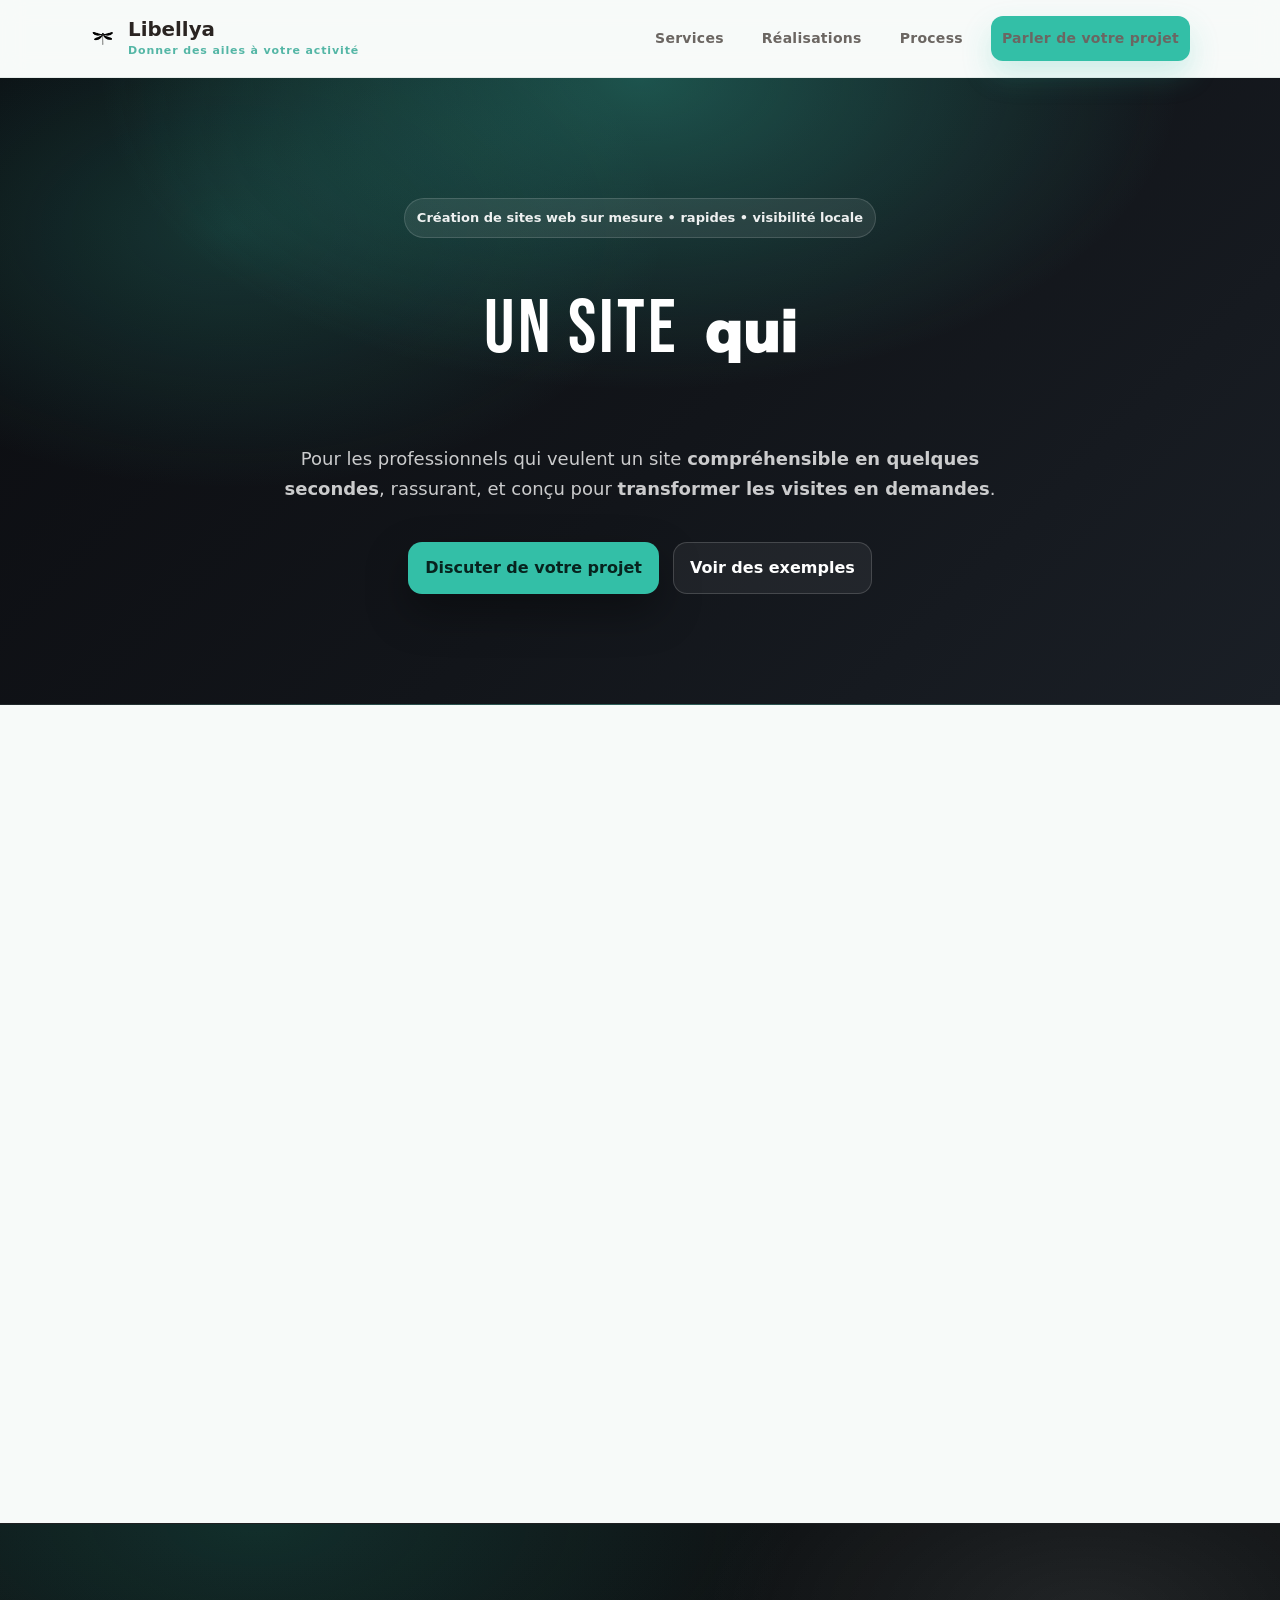
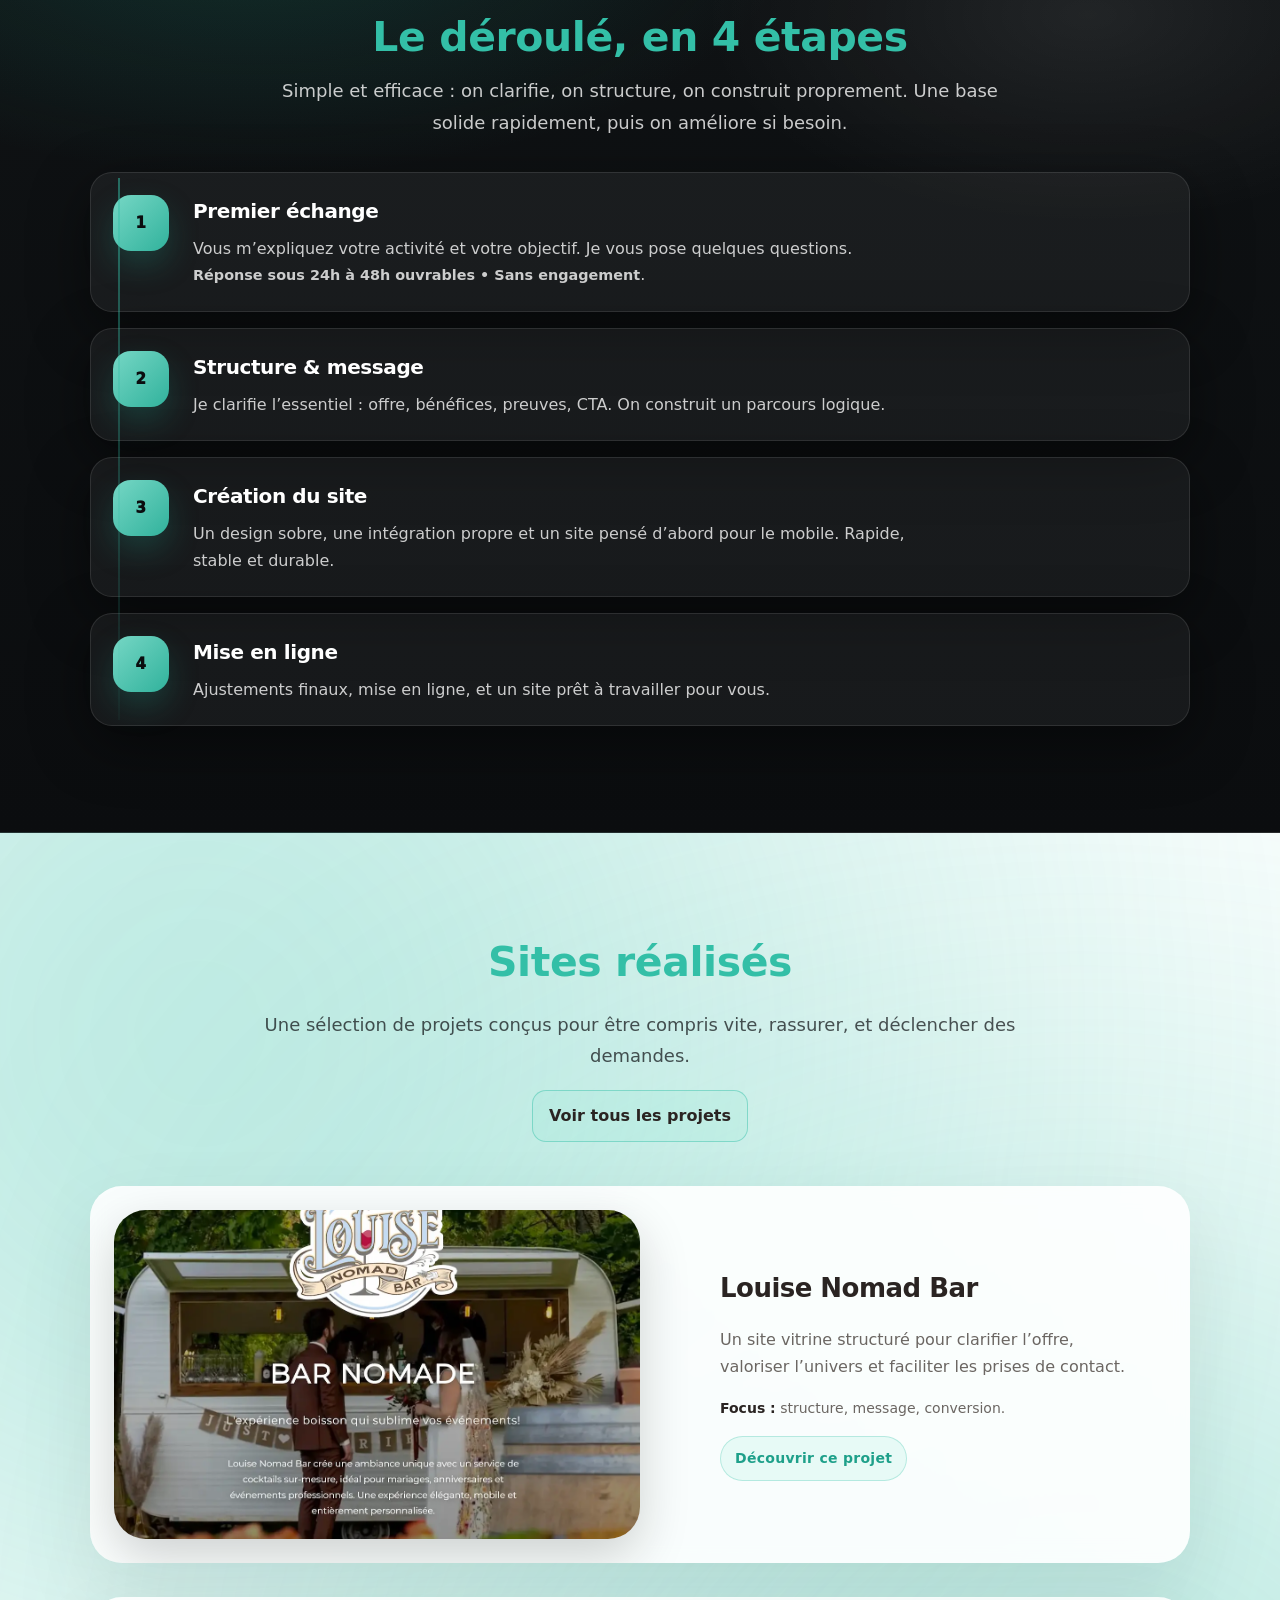
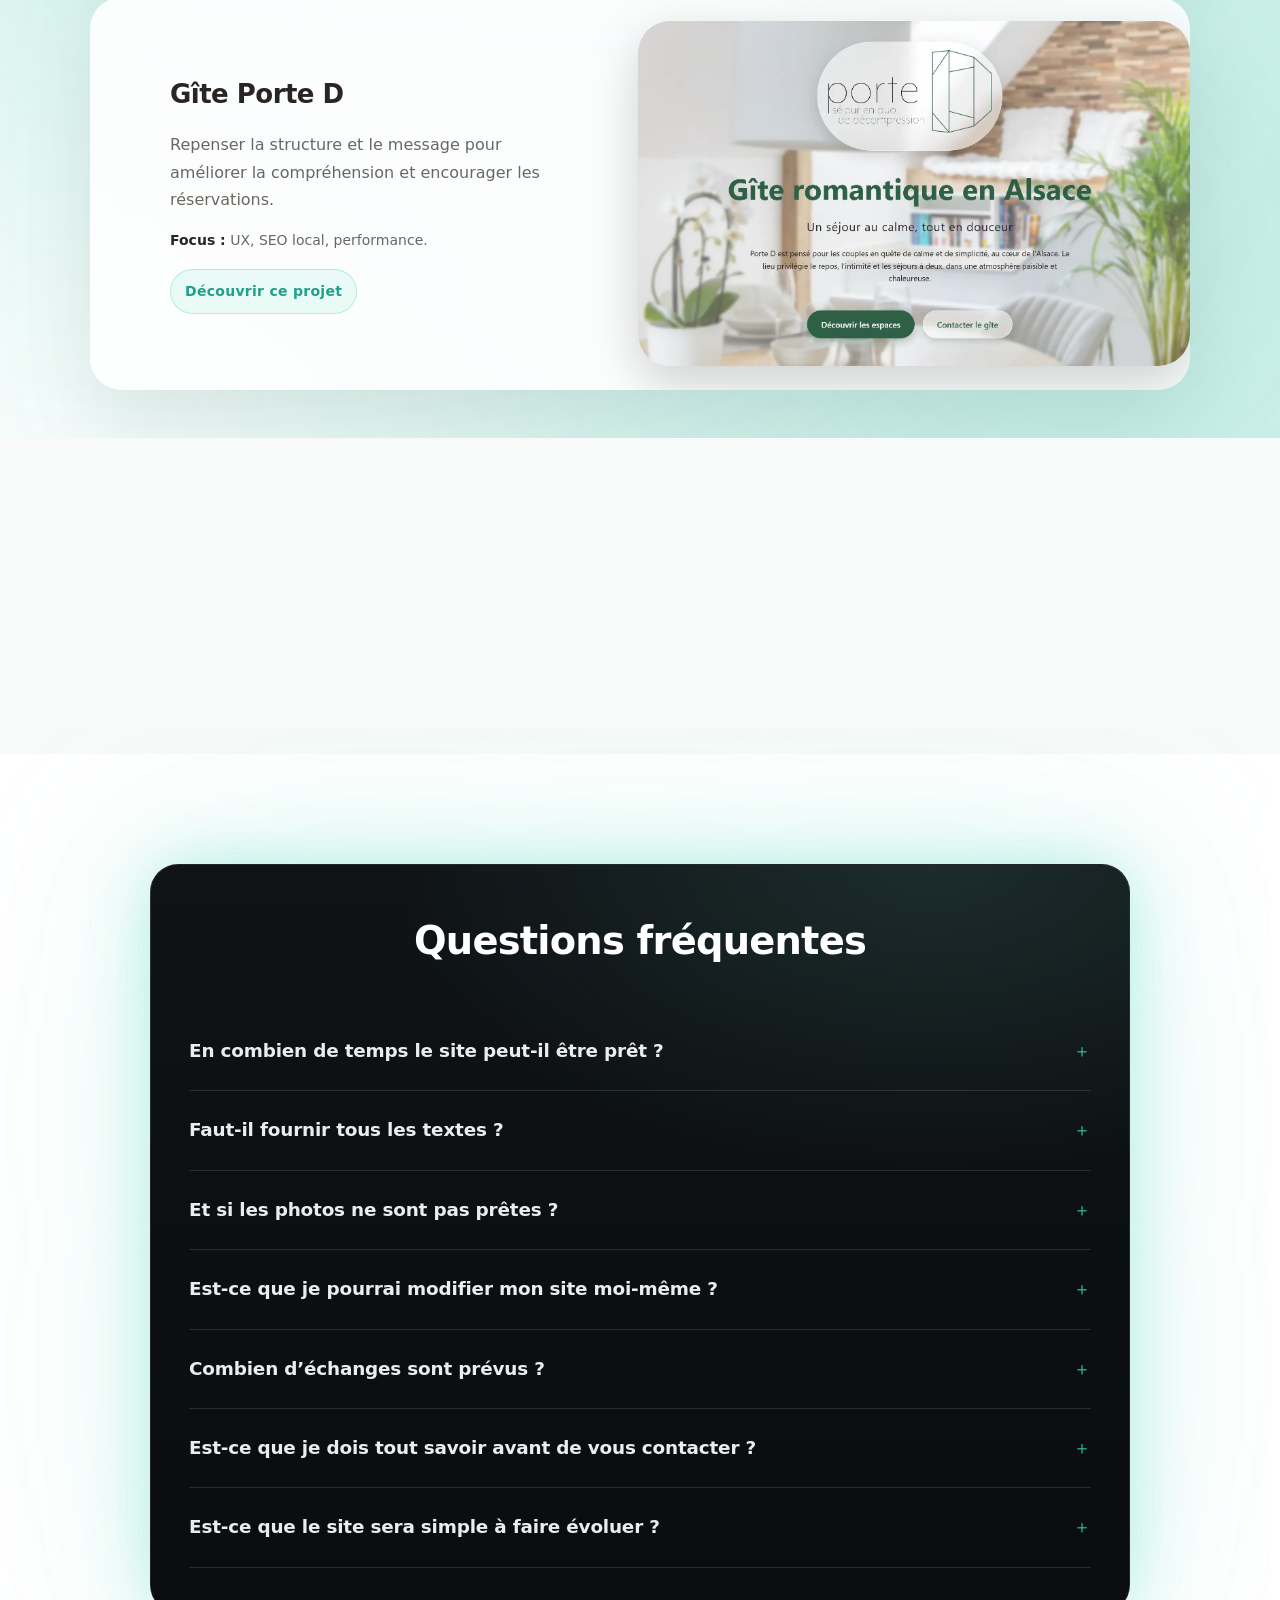
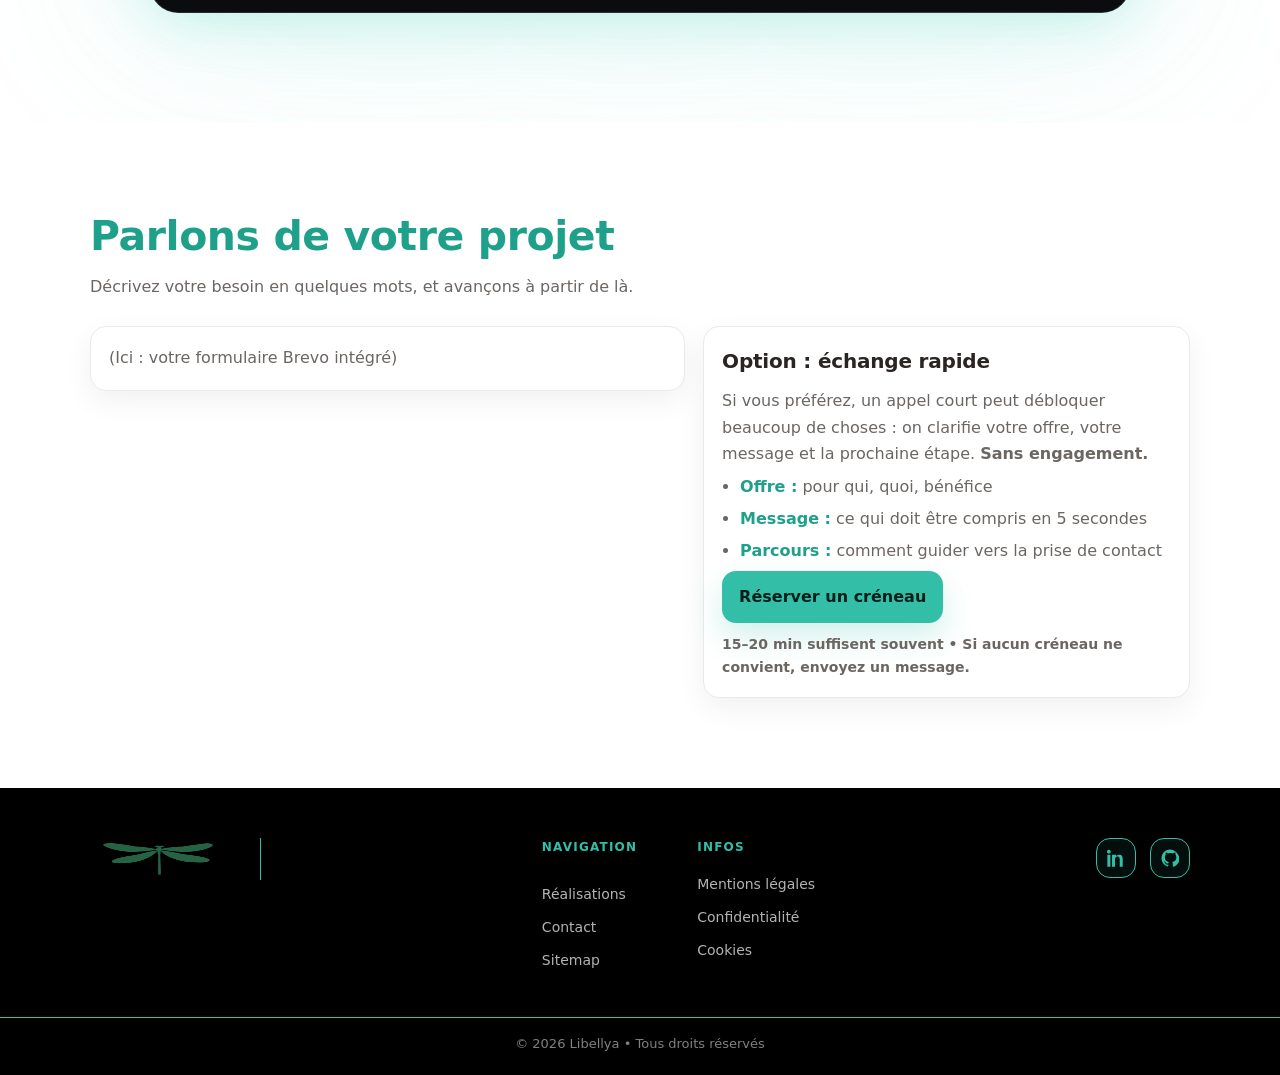
==== index.html @ f5e3b4d1 "petit modif ref" ====
<!doctype html>
<html lang="fr">
  <head>
    <meta charset="UTF-8" />
    <meta name="viewport" content="width=device-width, initial-scale=1.0" />
    <title>
      Création de sites web efficaces – clairs, rapides, orientés demandes
    </title>
    <meta
      name="description"
      content="Je crée des sites sobres, rapides et orientés conversion pour que vos clients vous contactent facilement. Message clair, mobile impeccable, base SEO propre."
    />
    <meta name="robots" content="index, follow" />

    <!--styles-->
    <link rel="stylesheet" href="styles/styles.css" />
  </head>

  <body>
    <!--include "components/header.html"-->
    <a class="skip-link" href="#main">Aller au contenu</a>
    <div class="site-header" data-include="components/header.html"></div>

    <!-- MAIN -->
    <main id="main">
      <!-- Hero -->
      <section class="hero">
        <div class="container hero__inner">
          <div class="hero__content">
            <p class="kicker">
              Création de sites web sur mesure • rapides • visibilité locale
            </p>

            <h1 class="hero__title">
              <span class="hero__intro">Un site</span>
              qui
              <span class="hero-words">
                <span class="word word-1 accent">clarifie votre offre</span>
                <span class="word word-2 accent">déclenche des contacts</span>
              </span>
            </h1>

            <p class="lead">
              Pour les professionnels qui veulent un site
              <strong>compréhensible en quelques secondes</strong>, rassurant,
              et conçu pour
              <strong>transformer les visites en demandes</strong>.
            </p>

            <div class="hero__cta">
              <a class="btn btn--primary" href="#contact"
                >Discuter de votre projet</a
              >
              <a class="btn btn--ghost" href="#realisations"
                >Voir des exemples</a
              >
            </div>
          </div>
        </div>
      </section>

      <!-- Ce que je fais -->
      <section id="ce-que-je-fais" class="section section--white reveal">
        <div class="container approach">
          <header class="approach__head">
            <p class="approach__kicker">Les 3 piliers</p>
            <h2>Ce qui transforme un site en vrai outil de travail</h2>
            <p class="approach__lead">
              Un site clair, rassurant, et conçu pour faire avancer vos
              visiteurs — sans blabla inutile.
            </p>
          </header>

          <div class="approach__grid" aria-label="Les 3 piliers">
            <article class="approach">
              <div class="approach__top">
                <span class="approach__icon" aria-hidden="true">✦</span>
                <h3>Clarté du message</h3>
              </div>
              <p class="approach__desc">
                Votre visiteur comprend en quelques secondes ce que vous faites.
              </p>
              <ul role="list" class="approach__list">
                <li>Offre + cible + bénéfice</li>
                <li>Mots simples, sans jargon</li>
                <li>Priorités mises en avant</li>
              </ul>
            </article>

            <article class="approach">
              <div class="approach__top">
                <span class="approach__icon" aria-hidden="true">➜</span>
                <h3>Structure qui guide</h3>
              </div>
              <p class="approach__desc">
                Un parcours évident : lire → se projeter → avancer.
              </p>
              <ul role="list" class="approach__list">
                <li>Sections utiles (preuves, FAQ…)</li>
                <li>CTA visibles au bon moment</li>
                <li>Navigation simple</li>
              </ul>
            </article>

            <article class="approach">
              <div class="approach__top">
                <span class="approach__icon" aria-hidden="true">⚡</span>
                <h3>Confort & performance</h3>
              </div>
              <p class="approach__desc">
                Un site rapide et agréable — surtout sur mobile.
              </p>
              <ul role="list" class="approach__list">
                <li>Mobile-first</li>
                <li>Images optimisées</li>
                <li>Code propre, stable</li>
              </ul>
            </article>
          </div>

          <div class="approach__cta">
            <a class="btn btn--primary" href="#contact"
              >Commencer votre projet</a
            >
          </div>
        </div>
      </section>

      <!-- Process -->
      <section id="process" class="section section--dark reveal">
        <div class="container">
          <header class="section__head">
            <h2>Le déroulé, en 4 étapes</h2>
            <p>
              Simple et efficace : on clarifie, on structure, on construit
              proprement. Une base solide rapidement, puis on améliore si
              besoin.
            </p>
          </header>

          <ol class="steps" aria-label="Process en 4 étapes">
            <li class="steps__item">
              <span class="steps__num">1</span>
              <div>
                <h3>Premier échange</h3>
                <p>
                  Vous m’expliquez votre activité et votre objectif. Je vous
                  pose quelques questions.
                  <strong
                    ><br />Réponse sous 24h à 48h ouvrables • Sans
                    engagement</strong
                  >.
                </p>
              </div>
            </li>

            <li class="steps__item">
              <span class="steps__num">2</span>
              <div>
                <h3>Structure & message</h3>
                <p>
                  Je clarifie l’essentiel : offre, bénéfices, preuves, CTA. On
                  construit un parcours logique.
                </p>
              </div>
            </li>

            <li class="steps__item">
              <span class="steps__num">3</span>
              <div>
                <h3>Création du site</h3>
                <p>
                  Un design sobre, une intégration propre et un site pensé
                  d’abord pour le mobile. Rapide, stable et durable.
                </p>
              </div>
            </li>

            <li class="steps__item">
              <span class="steps__num">4</span>
              <div>
                <h3>Mise en ligne</h3>
                <p>
                  Ajustements finaux, mise en ligne, et un site prêt à
                  travailler pour vous.
                </p>
              </div>
            </li>
          </ol>
        </div>
      </section>

      <!-- Realisations -->
      <section id="realisations" class="section section--realisations reveal">
        <div class="container">
          <header class="projects-head">
            <h2>Sites réalisés</h2>

            <p>
              Une sélection de projets conçus pour être compris vite, rassurer,
              et déclencher des demandes.
            </p>

            <a href="realisations.html" class="btn btn--ghost"
              >Voir tous les projets</a
            >
          </header>

          <div class="projects-list" aria-label="Projets sélectionnés">
            <!-- Projet 1 -->
            <article class="project-row">
              <a
                href="realisations/louise-nomad-bar-site-web.html"
                class="project-row__image"
                style="--bg: url(/assets/img/louise-nomad-bar-site.webp)"
                aria-label="Découvrir le projet Louise Nomad Bar"
              ></a>

              <div class="project-row__content">
                <h3>Louise Nomad Bar</h3>
                <p>
                  Un site vitrine structuré pour clarifier l’offre, valoriser
                  l’univers et faciliter les prises de contact.
                </p>

                <p class="project-focus">
                  <strong>Focus :</strong> structure, message, conversion.
                </p>

                <a
                  href="realisations/louise-nomad-bar-site-web.html"
                  class="project-row__pill"
                >
                  Découvrir ce projet
                </a>
              </div>
            </article>

            <!-- Projet 2 -->
            <article class="project-row">
              <a
                href="realisations/gite-porte-d-site-web.html"
                class="project-row__image"
                style="--bg: url(/assets/img/gite-porte-d-site.webp)"
                aria-label="Découvrir le projet Gîte Porte D"
              ></a>

              <div class="project-row__content">
                <h3>Gîte Porte D</h3>
                <p>
                  Repenser la structure et le message pour améliorer la
                  compréhension et encourager les réservations.
                </p>

                <p class="project-focus">
                  <strong>Focus :</strong> UX, SEO local, performance.
                </p>

                <a
                  href="realisations/gite-porte-d-site-web.html"
                  class="project-row__pill"
                >
                  Découvrir ce projet
                </a>
              </div>
            </article>
          </div>
        </div>
      </section>

      <!-- Temoignage -->
      <section id="temoignage" class="section section--quote reveal">
        <div class="container quote">
          <div class="quote__stars" aria-label="Note 5 sur 5">★★★★★</div>

          <p class="quote__meta">
            <strong>Fabien R.</strong>,
            <span class="muted">Louise Nomad Bar</span>
          </p>

          <blockquote class="quote__text">
            <strong>Simple, beau, efficace, rapide et dynamique.</strong>
            Je vous recommande <strong>Libellya</strong>. Mon site charge vite
            et met en valeur mon activité dès les premières secondes.
          </blockquote>

          <!--
          <div class="quote__cta">
            <a class="btn btn--ghost btn--pill" href="#contact">Voir le commentaire</a>
          </div>
          -->
        </div>
      </section>

      <section id="faq" class="section section--faq">
        <div class="container">
          <div class="faq-card">
            <header class="faq-head">
              <h2>Questions fréquentes</h2>
            </header>

            <div class="faq-list">
              <details class="faq-item">
                <summary>
                  En combien de temps le site peut-il être prêt ?
                </summary>
                <div class="faq-content">
                  <p>
                    En général, un site vitrine peut être prêt en quelques jours
                    à quelques semaines selon le contenu. L’objectif : livrer
                    une base solide rapidement, puis l’améliorer si besoin.
                  </p>
                </div>
              </details>

              <details class="faq-item">
                <summary>Faut-il fournir tous les textes ?</summary>
                <div class="faq-content">
                  <p>
                    Une base de contenu est nécessaire pour démarrer. Je vous
                    accompagne pour structurer, clarifier et optimiser les
                    textes afin qu’ils soient efficaces et adaptés au
                    référencement. La rédaction complète peut faire l’objet
                    d’une prestation dédiée si besoin.
                  </p>
                </div>
              </details>

              <details class="faq-item">
                <summary>Et si les photos ne sont pas prêtes ?</summary>
                <div class="faq-content">
                  <p>
                    On peut démarrer avec des visuels temporaires (ou une
                    sélection minimale), puis remplacer plus tard. Le site est
                    conçu pour évoluer.
                  </p>
                </div>
              </details>

              <details class="faq-item">
                <summary>
                  Est-ce que je pourrai modifier mon site moi-même ?
                </summary>
                <div class="faq-content">
                  <p>
                    Le site est développé sur mesure, sans CMS, pour privilégier
                    la rapidité, la stabilité et la performance. Les évolutions
                    et ajustements sont pris en charge directement afin de
                    garantir une cohérence et une qualité constante dans le
                    temps.
                  </p>
                </div>
              </details>

              <details class="faq-item">
                <summary>Combien d’échanges sont prévus ?</summary>
                <div class="faq-content">
                  <p>
                    On valide étape par étape (structure, contenu, design, mise
                    en ligne). Le but : avancer vite, sans y passer des
                    semaines.
                  </p>
                </div>
              </details>

              <details class="faq-item">
                <summary>
                  Est-ce que je dois tout savoir avant de vous contacter ?
                </summary>
                <div class="faq-content">
                  <p>
                    Pas du tout. Il n’est pas nécessaire d’avoir un projet
                    parfaitement défini : une idée, même encore floue, suffit
                    pour démarrer. Je vous aide à clarifier vos besoins, à
                    structurer les priorités et à transformer cela en un plan
                    clair.
                  </p>
                </div>
              </details>

              <details class="faq-item">
                <summary>
                  Est-ce que le site sera simple à faire évoluer ?
                </summary>
                <div class="faq-content">
                  <p>
                    Oui. Je construis une base propre, lisible et optimisée,
                    pour pouvoir ajouter des sections, pages ou contenus sans
                    tout casser.
                  </p>
                </div>
              </details>
            </div>
          </div>
        </div>
      </section>

      <!-- Contact -->
      <section id="contact" class="section section--alt reveal">
        <div class="container">
          <header class="section__head">
            <h2>Parlons de votre projet</h2>
            <p>
              Décrivez votre besoin en quelques mots, et avançons à partir de
              là.
            </p>
          </header>

          <div class="contact">
            <div class="form form--embed" aria-label="Formulaire de contact">
              <div class="embed-placeholder">
                <p class="muted">(Ici : votre formulaire Brevo intégré)</p>
              </div>
            </div>

            <aside class="aside">
              <h3>Option : échange rapide</h3>
              <p class="muted">
                Si vous préférez, un appel court peut débloquer beaucoup de
                choses : on clarifie votre offre, votre message et la prochaine
                étape.
                <strong>Sans engagement.</strong>
              </p>

              <div class="aside__points">
                <ul class="list" role="list">
                  <li><strong>Offre :</strong> pour qui, quoi, bénéfice</li>
                  <li>
                    <strong>Message :</strong> ce qui doit être compris en 5
                    secondes
                  </li>
                  <li>
                    <strong>Parcours :</strong> comment guider vers la prise de
                    contact
                  </li>
                </ul>
              </div>

              <a
                class="btn btn--primary"
                href="https://meet.brevo.com/libellya"
                target="_blank"
                rel="noopener"
              >
                Réserver un créneau
              </a>

              <p class="form__note">
                15–20 min suffisent souvent • Si aucun créneau ne convient,
                envoyez un message.
              </p>
            </aside>
          </div>
        </div>
      </section>
    </main>

    <!-- Insertion du footer -->
    <div data-include="components/footer.html"></div>

    <!--scripts-->
    <script src="js/includes.js" defer></script>
    <script src="js/main.js" defer></script>
  </body>
</html>
---- styles/styles.css ----
/* =========================================================
   Libellya — styles.css 
   ========================================================= */

/* =========================
   00 — FONT
   ========================= */
@import url('https://fonts.googleapis.com/css2?family=Bebas+Neue&display=swap');

/* =========================
   01 — VARIABLES
   ========================= */
:root {
  /* Neutres */
  --bg: #f7faf9;
  --surface: #ffffff;
  --text: #2a2422;
  --muted: #6b6662;
  --border: #e6ecea;

  /* Mint */
  --mint-500: #7be1ce;
  --mint-600: #33bfa7;
  --mint-700: #1ea08a;
  --mint-soft: rgba(123, 225, 206, 0.16);

  /* Dark */
  --dark-900: #0b0c10;
  --dark-850: #0f1214;
  --dark-800: #12151a;
  --dark-700: #1a1f26;

  /* Typo (harmonisée) */
  --fs-body: 16px;
  --fs-lead: 18px;
  --fs-h2: clamp(30px, 3.2vw, 42px);
  --fs-h3: 20px;

  --lh: 1.65;

  /* Layout */
  --max: 1100px;

  /* UI */
  --radius: 16px;
  --radius-lg: 24px;
  --shadow: 0 10px 30px rgba(0, 0, 0, 0.06);
  --shadow-2: 0 18px 42px rgba(0, 0, 0, 0.08);

  /* Focus */
  --focus: rgba(51, 191, 167, 0.35);
}

/* =========================
   02 — RESET + BASE
   ========================= */
*,
*::before,
*::after {
  box-sizing: border-box;
}

html:focus-within {
  scroll-behavior: smooth;
}

body {
  margin: 0;
  overflow-x: hidden;
  font-family:
    ui-sans-serif,
    system-ui,
    -apple-system,
    Segoe UI,
    Roboto,
    Arial,
    'Apple Color Emoji',
    'Segoe UI Emoji';
  font-size: var(--fs-body);
  line-height: var(--lh);
  background: var(--bg);
  color: var(--text);
}

img {
  max-width: 100%;
  height: auto;
  display: block;
}

a {
  color: inherit;
  text-decoration: none;
}

.container {
  width: min(100% - 32px, var(--max));
  margin: 0 auto;
}

/* Accessibilité */
.skip-link {
  position: absolute;
  left: -999px;
  top: 8px;
  background: var(--surface);
  border: 1px solid var(--border);
  padding: 8px 12px;
  border-radius: 10px;
}
.skip-link:focus {
  left: 16px;
  z-index: 9999;
}

:focus-visible {
  outline: 3px solid var(--focus);
  outline-offset: 3px;
}

.muted {
  color: var(--muted);
}

/* ancres pas cachées par le header sticky */
section[id] {
  scroll-margin-top: 90px;
}

/* =========================
   03 — TYPOGRAPHIE 
   ========================= */
h1,
h2,
h3 {
  margin: 0;
  letter-spacing: -0.01em;
}

p {
  margin: 0;
}

.section__head {
  margin-bottom: 26px;
}

.section__head--center {
  text-align: center;
}

.section__head h2 {
  margin: 0 0 14px;
  font-size: var(--fs-h2);
  line-height: 1.15;
  font-weight: 900;
  color: var(--mint-700);
}

.section__head p {
  color: var(--muted);
  max-width: 72ch;
}

/* liens “contenu” (pas nav/boutons) : discret */
main a:not(.btn):not(.project-card) {
  text-decoration-thickness: 2px;
  text-underline-offset: 4px;
}
main a:not(.btn):not(.project-card):hover {
  text-decoration: underline;
}

/* =========================
   04 — BOUTONS
   ========================= */
.btn {
  display: inline-flex;
  align-items: center;
  justify-content: center;
  gap: 10px;
  border-radius: 14px;
  padding: 12px 16px;
  font-weight: 800;
  border: 1px solid transparent;
  cursor: pointer;
  text-decoration: none !important;
  transition:
    transform 0.08s ease,
    background 0.15s ease,
    border-color 0.15s ease,
    color 0.15s ease,
    box-shadow 0.15s ease;
}
.btn:active {
  transform: translateY(1px);
}

.btn--primary {
  background: var(--mint-600);
  color: #071f1a;
  box-shadow: 0 14px 30px rgba(51, 191, 167, 0.22);
}
.btn--primary:hover {
  background: var(--mint-700);
}

.btn--ghost {
  background: rgba(123, 225, 206, 0.12);
  border: 1px solid rgba(51, 191, 167, 0.45);
  color: var(--text);
}
.btn--ghost:hover {
  background: rgba(123, 225, 206, 0.22);
  border-color: rgba(51, 191, 167, 0.75);
}

.btn--sm {
  padding: 10px 14px;
  border-radius: 999px;
  font-weight: 900;
}

/* =========================
   05 — HEADER / NAV / BURGER
   ========================= */
.header {
  position: relative;
  top: 0;
  z-index: 50;
  background: rgba(247, 250, 249, 0.88);
  backdrop-filter: blur(12px);
  border-bottom: 1px solid var(--border);
}

.header__inner {
  display: flex;
  align-items: center;
  justify-content: space-between;
  padding: 16px 0;
  gap: 16px;
}
/*pour que le header soit magantique */
.site-header{
  position: sticky;
  top: 0;
  z-index: 999;
}
.site-header > .header{
  position: relative; /* laisse la gestion sticky au wrapper */
}

/* Logo */
.logo {
  display: inline-flex;
  align-items: center;
  gap: 12px;
  font-weight: 900;
  transition: transform 0.2s ease;
}
.logo:hover {
  transform: scale(1.02);
  text-decoration: none !important;
}

.logo__mark {
  display: grid;
  place-items: center;
  width: 26px;
  height: 26px;
  flex-shrink: 0;
}
.logo__mark img {
  width: 100%;
  height: 100%;
  object-fit: contain;
}

.logo__content {
  display: flex;
  flex-direction: column;
  line-height: 1.1;
}
.logo__text {
  white-space: nowrap;
  font-size: clamp(17px, 1.55vw, 21px);
  line-height: 1;
}
.logo__tagline {
  margin-top: 3px;
  font-size: 11px;
  letter-spacing: 0.08em;
  font-weight: 600;
  white-space: nowrap;
  color: var(--mint-700);
  opacity: 0.75;
  display: block;
  margin-top: 6px;
}

/* Nav desktop */
.nav {
  display: flex;
  align-items: center;
  gap: 18px;
}

/* Pas de traits au hover sur la nav */
.nav a,
.nav button,
.menu a,
.menu button,
.burger {
  text-decoration: none;
}

/* Items nav */
.nav a,
.nav__dropbtn {
  font: inherit;
  font-weight: 850;
  font-size: 14px;
  letter-spacing: 0.02em;
  color: var(--muted);
  padding: 10px 10px;
  border-radius: 12px;
  transition:
    background 0.15s ease,
    color 0.15s ease;
}

.nav a:hover,
.nav__dropbtn:hover {
  color: var(--text);
  background: rgba(123, 225, 206, 0.14);
}

/* Dropdown */
.nav__dropdown {
  position: relative;
  display: inline-block;
}

.nav__dropbtn {
  background: none;
  border: 0;
  cursor: pointer;
}

/* Dropdown content */
.nav__dropdown-content {
  position: absolute;
  top: calc(100% + 10px);
  left: -10px;
  min-width: 270px;
  background: rgba(255, 255, 255, 0.96);
  backdrop-filter: blur(10px);
  border: 1px solid var(--border);
  border-radius: 14px;
  box-shadow: var(--shadow-2);
  padding: 10px;
  z-index: 200;

  /* 👇 au lieu de display:none */
  opacity: 0;
  visibility: hidden;
  transform: translateY(-6px);
  transition:
    opacity 160ms ease,
    transform 160ms ease,
    visibility 160ms ease;
}

/* Zone tampon invisible pour éviter la fermeture */
@media (hover: hover) {
  .nav__dropdown::after {
    content: '';
    position: absolute;
    top: 100%;
    left: 0;
    width: 100%;
    height: 14px;
  }

  .nav__dropdown:hover .nav__dropdown-content,
  .nav__dropdown:focus-within .nav__dropdown-content {
    opacity: 1;
    visibility: visible;
    transform: translateY(0);
  }
}

.nav__dropdown-content a {
  display: block;
  padding: 10px 12px;
  border-radius: 12px;
  color: var(--text);
  font-weight: 800;
  transition: background 0.15s ease;
}

.nav__dropdown-content a:hover {
  background: rgba(123, 225, 206, 0.16);
}

/* Burger  */
.burger {
  display: none;
  border: 1px solid var(--border);
  background: var(--surface);
  border-radius: 999px;
  padding: 14px 18px; /* plus large */
  min-height: 46px; /* cible tactile */
  cursor: pointer;
  transition:
    background 0.15s ease,
    border-color 0.15s ease;
}
.burger:hover {
  background: rgba(123, 225, 206, 0.12);
  border-color: rgba(51, 191, 167, 0.35);
}

.burger__bar {
  display: block;
  width: 22px;
  height: 2px;
  background: var(--text);
  margin: 4px 0;
  border-radius: 2px;
}

/* Label burger (sr-only) conservé proprement */
.sr-only {
  position: absolute;
  width: 1px;
  height: 1px;
  padding: 0;
  overflow: hidden;
  clip: rect(0, 0, 0, 0);
  white-space: nowrap;
  border: 0;
}

/* Menu mobile */
.menu {
  border-top: 1px solid var(--border);
  background: var(--bg);
}
.menu__inner {
  display: grid;
  gap: 10px;
  padding: 14px 0 18px;
}
.menu__inner a,
.menu__inner .nav__dropbtn {
  padding: 12px 14px;
  border: 1px solid var(--border);
  border-radius: 14px;
  background: var(--surface);
  font-weight: 900;
  color: var(--text);
}

/* Responsive header */
@media (max-width: 820px) {
  .nav {
    display: none;
  }
  .burger {
    display: inline-flex;
  }
  .burger__label {
    display: none;
  }
  .menu__inner .btn--primary {
    background: var(--mint-600);
    color: #fff;
    border: 1px solid var(--mint-600);
  }
  /* a voir si je lenleve si sa bug sur le telephone 
  .logo__tagline {
    display: none;
  } */

  .logo__text {
    white-space: normal;
  }
}
@media (max-width: 820px) and (hover: hover) {
  .menu__inner .btn--primary:hover {
    background: transparent;
    color: var(--mint-600);
    border: 1px solid var(--mint-600);
  }
}

@media (max-width: 820px) {
  .menu__inner .nav__dropdown {
    width: 100%;
  }

  .menu__inner .nav__dropbtn {
    width: 100%;
    text-align: left;
    display: block;
  }
  .menu .nav__dropdown-content {
    display: grid;
    gap: 10px;
  }
  .menu__inner a,
  .menu__inner .nav__dropbtn {
    font-size: 16px;
    font-weight: 900;
    line-height: 1.3;
  }
}

/* =========================
   06 — SECTIONS (GLOBAL)
   ========================= */
.section {
  padding: 90px 0;
}

.section--alt {
  background: #fff;
  border-top: none;
  border-bottom: none;
}

.section--white,
.section--realisations,
.section--quote,
.section--faq {
  background: #fff;
}

/* Responsive sections */
@media (max-width: 768px) {
  .section {
    padding: 72px 0;
  }
}

/* =========================
   07 — HERO (DARK)
   ========================= */
.hero {
  padding: 120px 0 110px;
  color: #fff;
  background:
    radial-gradient(
      900px 520px at 50% 0%,
      rgba(51, 191, 167, 0.38),
      transparent 60%
    ),
    radial-gradient(
      700px 420px at 18% 24%,
      rgba(51, 191, 167, 0.22),
      transparent 62%
    ),
    linear-gradient(
      135deg,
      var(--dark-900),
      var(--dark-800) 55%,
      var(--dark-700)
    );
  border-bottom: 1px solid rgba(255, 255, 255, 0.08);
}

.hero__inner {
  display: grid;
  grid-template-columns: 1fr;
  justify-items: center;
}

.hero__content {
  text-align: center;
  max-width: 920px;
}

.kicker {
  display: inline-block;
  max-width: 100%;
  white-space: normal;
  color: rgba(255, 255, 255, 0.92);
  background: rgba(255, 255, 255, 0.08);
  border: 1px solid rgba(255, 255, 255, 0.14);
  padding: 8px 12px;
  border-radius: 999px;
  font-weight: 900;
  font-size: 13px;
  margin-bottom: 24px;
}

.hero__title {
  margin: 34px 0 20px;
  font-size: clamp(34px, 4.5vw, 54px);
  line-height: 1.08;
  font-weight: 950;
  letter-spacing: -0.02em;
  text-wrap: balance;
}

.hero__intro {
  font-family: 'Bebas Neue', sans-serif;
  font-weight: 400;
  text-transform: uppercase;
  font-size: clamp(44px, 6.4vw, 76px);
  line-height: 0.9;
  letter-spacing: 0.04em;
  display: inline-block;
  margin-right: 0.1em;
}

.hero__title .accent {
  color: var(--mint-600);
}

.hero__title .accent-alt {
  font-style: italic;
  opacity: 0.95;
}
/* =========================
   Animation H1 (cross-fade)
   ========================= */

.hero-words {
  position: relative;
  display: inline-block;
  vertical-align: baseline;
}

/* réserve la place dans le flux (évite les sauts / décalages) */
.hero-words::before {
  content: 'déclenche des contacts'; /* la plus longue */
  visibility: hidden;
  white-space: nowrap;
}

/* couche animée */
.hero-words .word {
  position: absolute;
  left: 0;
  top: 0;
  white-space: nowrap;
  opacity: 0;
  color: var(--mint-600); /* ✅ les 2 en vert */
  animation: wordFade 6s ease-in-out infinite;
  will-change: opacity, transform;
}

/* timing */
.hero-words .word-1 {
  animation-delay: 0s;
}
.hero-words .word-2 {
  animation-delay: 3s;
}

@keyframes wordFade {
  0% {
    opacity: 0;
    transform: translateY(6px);
  }
  12% {
    opacity: 1;
    transform: translateY(0);
  }
  42% {
    opacity: 1;
    transform: translateY(0);
  }
  54% {
    opacity: 0;
    transform: translateY(-6px);
  }
  100% {
    opacity: 0;
  }
}
/*fin animation titre*/

.lead {
  margin: 0 auto 38px;
  color: rgba(255, 255, 255, 0.78);
  font-size: var(--fs-lead);
  max-width: 66ch;
  margin-top: 22px;
}

.hero__cta {
  display: flex;
  flex-wrap: wrap;
  gap: 14px;
  justify-content: center;
}

/* CTA adaptés au dark */
.hero .btn--primary {
  background: var(--mint-600);
  color: #07231e;
  box-shadow: 0 18px 42px rgba(0, 0, 0, 0.35);
}
.hero .btn--primary:hover {
  background: var(--mint-700);
}

.hero .btn--ghost {
  background: rgba(255, 255, 255, 0.06);
  border-color: rgba(255, 255, 255, 0.16);
  color: #fff;
}
.hero .btn--ghost:hover {
  background: rgba(255, 255, 255, 0.1);
  border-color: rgba(255, 255, 255, 0.22);
}

/* Responsive hero */
@media (max-width: 768px) {
  .hero {
    padding: 90px 0 70px;
  }

  .hero__title {
    margin-top: 28px;
    text-align: center;
    font-size: clamp(30px, 10vw, 46px);
  }

  .lead {
    margin-bottom: 28px;
    font-size: 17px;
  }

  .hero-words {
    display: block;
    width: 100%;
    text-align: center;
  }

  .hero-words::before {
  content: "déclenche des contacts";
  visibility: hidden;
  white-space: normal;
  display: block;
  max-width: 14ch;     /* ✅ même largeur que le mot animé */
  margin: 0 auto;
}

  /* mots animés */
  .hero-words .word {
  left: 50%;
  transform: translateX(-50%);
  white-space: normal;
  text-align: center;

  font-size: clamp(26px, 9vw, 40px);
  line-height: 1.02;

  max-width: 14ch;      /* ✅ limite à ~2 lignes */
  hyphens: none;
  word-break: normal;
  overflow-wrap: normal;
}
}

/* =========================
   08 — PILIERS (nouvelle section)
   ========================= */

.approach {
  padding: 8px 0;
}

.approach__head {
  max-width: 860px;
  margin: 0 auto 28px;
  text-align: center;
}

.approach__kicker {
  display: inline-block;
  margin: 0 0 12px;
  padding: 8px 12px;
  border-radius: 999px;
  font-weight: 900;
  font-size: 12px;
  letter-spacing: 0.08em;
  text-transform: uppercase;
  color: var(--text);
  background: rgba(123, 225, 206, 0.14);
  border: 1px solid rgba(51, 191, 167, 0.22);
}

.approach__head h2 {
  margin: 0 0 12px;
  font-size: clamp(30px, 4vw, 52px);
  line-height: 1.08;
  letter-spacing: -0.02em;
  color: var(--mint-600);
  text-wrap: balance;
}

.approach__lead {
  margin: 0 auto;
  max-width: 70ch;
  font-size: clamp(16px, 1.7vw, 18px);
  line-height: 1.75;
  color: var(--muted);
}

.approach__grid {
  display: grid;
  grid-template-columns: repeat(3, minmax(0, 1fr));
  gap: 24px;
  margin-top: 28px;
}

.approach {
  background: #fff;
  border: 1px solid rgba(0, 0, 0, 0.08);
  border-radius: 26px;
  padding: 22px 22px;
  box-shadow: 0 18px 45px rgba(0, 0, 0, 0.06);
  transition:
    transform 0.25s ease,
    box-shadow 0.25s ease,
    border-color 0.25s ease;
}

.approach__top {
  display: flex;
  align-items: center;
  gap: 12px;
  margin-bottom: 10px;
}

.approach__icon {
  width: 38px;
  height: 38px;
  border-radius: 14px;
  display: grid;
  place-items: center;
  font-weight: 900;
  color: var(--mint-700);
  background: rgba(123, 225, 206, 0.12);
  border: 1px solid rgba(51, 191, 167, 0.22);
}

.approach h3 {
  margin: 0;
  font-size: 20px;
  letter-spacing: -0.02em;
  color: var(--text);
}

.approach__desc {
  margin: 0 0 12px;
  color: var(--muted);
  line-height: 1.7;
}

.approach__list {
  margin: 0;
  padding-left: 18px;
  color: var(--muted);
}

.approach__list li {
  margin: 6px 0;
}

@media (hover: hover) {
  .approach:hover {
    transform: translateY(-2px);
    border-color: rgba(51, 191, 167, 0.25);
    box-shadow: 0 24px 70px rgba(0, 0, 0, 0.08);
  }
}

.approach__cta {
  display: flex;
  justify-content: center;
  margin-top: 22px;
}

/* Responsive */
@media (max-width: 900px) {
  .approach__head {
    text-align: center;
    margin-bottom: 18px;
    margin-left: auto;
    margin-right: auto;
  }

  .approach__grid {
    grid-template-columns: 1fr;
    gap: 14px;
  }

  .approach__cta {
    justify-content: center;
    margin-top: 16px;
  }
}

/* =========================
   PROCESS (dark + steps)
   ========================= */

.section--dark {
  background:
    radial-gradient(
      900px 420px at 20% 0%,
      rgba(30, 160, 138, 0.2),
      transparent 60%
    ),
    radial-gradient(
      700px 380px at 85% 10%,
      rgba(255, 255, 255, 0.08),
      transparent 55%
    ),
    linear-gradient(180deg, var(--dark-850) 0%, #0b0d0f 100%);
  border-top: 1px solid rgba(255, 255, 255, 0.08);
  border-bottom: 1px solid rgba(255, 255, 255, 0.08);
}

/* Head — centré automatiquement dans les sections */
.section--dark .section__head {
  text-align: center;
  max-width: 860px;
  margin: 0 auto 32px;
}

.section--dark .section__head h2 {
  margin: 0 0 14px;
  font-size: var(--fs-h2);
  line-height: 1.15;
  font-weight: 900;
  letter-spacing: -0.01em;
  color: var(--mint-600);
}

.section--dark .section__head p {
  margin: 0 auto;
  max-width: 65ch;
  color: rgba(255, 255, 255, 0.78);
  font-size: clamp(16px, 1.7vw, 18px);
  line-height: 1.75;
  text-align: center;
}

/* Steps */
.steps {
  margin-top: 34px;
  padding: 0;
  list-style: none;
  display: grid;
  gap: 16px;
  position: relative;
}

.steps::before {
  content: '';
  position: absolute;
  left: 28px;
  top: 6px;
  bottom: 6px;
  width: 2px;
  background: linear-gradient(
    to bottom,
    rgba(51, 191, 167, 0.9),
    rgba(51, 191, 167, 0.08)
  );
  opacity: 0.55;
}

.steps__item {
  display: grid;
  grid-template-columns: 64px 1fr;
  gap: 16px;
  align-items: start;
  padding: 22px;
  border-radius: 22px;
  background: rgba(255, 255, 255, 0.05);
  border: 1px solid rgba(255, 255, 255, 0.1);
  box-shadow: 0 18px 60px rgba(0, 0, 0, 0.45);
  transition:
    transform 0.3s ease,
    border-color 0.3s ease,
    background 0.3s ease,
    box-shadow 0.3s ease;
}

.steps__num {
  width: 56px;
  height: 56px;
  border-radius: 18px;
  display: grid;
  place-items: center;
  font-weight: 950;
  font-size: 15px;
  letter-spacing: 0.04em;
  color: #0b0d0f;
  background: linear-gradient(
    135deg,
    rgba(123, 225, 206, 0.95),
    rgba(51, 191, 167, 0.92)
  );
  box-shadow: 0 14px 30px rgba(30, 160, 138, 0.25);
}

.steps__item h3 {
  margin: 0 0 8px;
  font-size: var(--fs-h3);
  letter-spacing: -0.02em;
  color: #fff;
}

.steps__item p {
  margin: 0;
  color: rgba(255, 255, 255, 0.78);
  line-height: 1.65;
  max-width: 75ch;
}
.steps__item strong {
  font-size: 0.9em;
}

@media (hover: hover) {
  .steps__item:hover {
    transform: translateY(-2px);
    border-color: rgba(51, 191, 167, 0.28);
    background: rgba(255, 255, 255, 0.07);
    box-shadow: 0 24px 80px rgba(0, 0, 0, 0.55);
  }
}

/* Mobile */
@media (max-width: 900px) {
  .steps::before {
    left: 24px;
  }
  .steps__item {
    grid-template-columns: 56px 1fr;
    padding: 18px;
  }
  .steps__num {
    width: 50px;
    height: 50px;
    border-radius: 16px;
  }
  .steps__item strong {
    font-size: 0.8em;
  }
}

/* =========================
   10 — REALISATIONS
   ========================= */
.section--realisations {
  padding: 96px 0 48px;
  background: #fff;
}

.projects-intro {
  max-width: 1100px;
  margin: 0 auto 44px;
  text-align: center;
}

.projects-intro h2 {
  margin: 0 0 14px;
  font-size: var(--fs-h2);
  color: var(--mint-600);
}

.projects-intro p {
  margin: 0 auto 22px;
  max-width: none;
  width: 100%;
  font-size: 18px;
  color: rgba(14, 17, 19, 0.72);
}

/* supprime la bande grise derrière les cards */
.projects-surface {
  background: transparent;
  padding: 10px 0 10px;
  border-top: none;
}

.projects-grid {
  max-width: 1100px;
  margin: 0 auto;
  display: grid;
  grid-template-columns: repeat(auto-fit, minmax(260px, 340px));
  justify-content: center;
  gap: 24px;
}

/* Cards plus grandes */
.project-card {
  position: relative;
  width: 100%;
  aspect-ratio: 4 / 5;
  border-radius: 26px;
  overflow: hidden;
  text-decoration: none;
  background-image: var(--bg);
  background-size: cover;
  background-position: center;
  border: 1px solid rgba(0, 0, 0, 0.06);
  box-shadow:
    0 8px 14px rgba(0, 0, 0, 0.14),
    0 4px 8px rgba(0, 0, 0, 0.1);
  transition:
    transform 0.3s ease,
    box-shadow 0.3s ease;
}

.project-card__overlay {
  position: absolute;
  inset: 0;
  background: linear-gradient(
    to top,
    rgba(0, 0, 0, 0.7) 15%,
    rgba(0, 0, 0, 0.45) 55%,
    rgba(0, 0, 0, 0.25) 100%
  );
}

.project-card__content {
  position: absolute;
  left: 20px;
  bottom: 20px;
  z-index: 2;
  display: grid;
  gap: 12px;
  color: #fff;
}

.project-card__title {
  font-size: 20px;
  font-weight: 950;
  line-height: 1.15;
}

.btn--project {
  background: rgba(123, 225, 206, 0.22);
  border: 1px solid rgba(123, 225, 206, 0.55);
  color: #fff;
  padding: 8px 14px;
  border-radius: 999px;
  font-size: 14px;
  font-weight: 900;
  width: fit-content;
}

@media (hover: hover) {
  .project-card:hover {
    transform: translateY(-6px);
    box-shadow: 0 12px 24px rgba(0, 0, 0, 0.18);
  }
}

/* Responsive réalisations */
@media (max-width: 900px) {
  .projects-grid {
    grid-template-columns: repeat(auto-fit, minmax(220px, 1fr));
  }
}

/* =========================
   10 — REALISATIONS 
   ========================= */

.section--realisations {
  position: relative;
  overflow: hidden;
  background: #fff;
}

/* Halo haut gauche */
.section--realisations::before {
  content: '';
  position: absolute;
  top: -800px;
  left: -800px;
  width: 2000px;
  height: 2000px;
  background: radial-gradient(
    circle at center,
    rgba(51, 191, 167, 0.32) 0%,
    rgba(51, 191, 167, 0.3) 18%,
    rgba(51, 191, 167, 0.2) 35%,
    rgba(51, 191, 167, 0.12) 50%,
    rgba(51, 191, 167, 0.06) 65%,
    rgba(51, 191, 167, 0.03) 75%,
    transparent 95%
  );
  filter: blur(140px);
  pointer-events: none;
}

/* Halo bas droite  */
.section--realisations::after {
  content: '';
  position: absolute;
  bottom: -800px;
  right: -800px;
  width: 2000px;
  height: 2000px;
  background: radial-gradient(
    circle at center,
    rgba(51, 191, 167, 0.32) 0%,
    rgba(51, 191, 167, 0.3) 18%,
    rgba(51, 191, 167, 0.2) 35%,
    rgba(51, 191, 167, 0.12) 50%,
    rgba(51, 191, 167, 0.06) 65%,
    rgba(51, 191, 167, 0.03) 75%,
    transparent 95%
  );
  filter: blur(140px);
  pointer-events: none;
}

.section--realisations > .container {
  position: relative;
  z-index: 1;
}

/* Header */
.projects-head {
  max-width: 880px;
  margin: 0 auto 44px;
  text-align: center;
}

.projects-kicker {
  display: inline-flex;
  align-items: center;
  justify-content: center;
  margin: 0 0 12px;
  padding: 8px 12px;
  border-radius: 999px;
  font-weight: 900;
  font-size: 12px;
  letter-spacing: 0.08em;
  text-transform: uppercase;
  color: var(--text);
  background: rgba(123, 225, 206, 0.14);
  border: 1px solid rgba(51, 191, 167, 0.22);
}

.projects-head h2 {
  margin: 0 0 12px;
  font-size: var(--fs-h2);
  color: var(--mint-600);
}

.projects-head p {
  margin: 0 auto 18px;
  max-width: 72ch;
  font-size: 18px;
  line-height: 1.75;
  color: rgba(14, 17, 19, 0.72);
}

/* Liste */
.projects-list {
  max-width: 1100px;
  margin: 0 auto;
  display: grid;
  gap: 34px;
}

/* Carte  */
.project-row {
  display: grid;
  grid-template-columns: 1fr 1fr;
  gap: 0; /* important */
  align-items: center;
  padding: 0;
  border-radius: 32px;
  overflow: hidden;
  background: rgba(255, 255, 255, 0.9);
  backdrop-filter: blur(10px);
  box-shadow: 0 30px 80px rgba(0, 0, 0, 0.08);
}

/* Image */
.project-row__image {
  position: relative;
  display: block;
  aspect-ratio: 16 / 10;
  background: var(--bg) center / cover no-repeat;
  border-radius: 32px;
  margin: 24px 0 24px 24px;
  box-shadow: 0 18px 50px rgba(0, 0, 0, 0.18);
  z-index: 2;
}

/* Contenu */
.project-row__content {
  position: relative;
  padding: 60px 60px 60px 80px;
  display: flex;
  flex-direction: column;
  justify-content: center;
  gap: 16px;
}

.project-row__content h3 {
  margin: 0;
  font-size: 26px;
  letter-spacing: -0.02em;
  color: var(--text);
}

.project-row__content p {
  margin: 0;
  color: var(--muted);
  line-height: 1.7;
  max-width: 52ch;
}

.project-focus {
  font-size: 14px;
  color: rgba(42, 36, 34, 0.72);
}

.project-focus strong {
  color: var(--text);
  font-weight: 900;
}

/* Bulle CTA */
.project-row__pill {
  display: inline-flex;
  align-items: center;
  padding: 10px 14px;
  border-radius: 999px;
  font-weight: 900;
  font-size: 14px;
  letter-spacing: 0.02em;
  color: var(--mint-700);
  background: rgba(123, 225, 206, 0.14);
  border: 1px solid rgba(51, 191, 167, 0.28);
  width: fit-content;
  transition:
    transform 0.22s ease,
    background 0.22s ease,
    border-color 0.22s ease,
    box-shadow 0.22s ease;
}

/* Hover signature  */
@media (hover: hover) {
  .project-row {
    transition:
      transform 0.25s ease,
      box-shadow 0.25s ease,
      border-color 0.25s ease;
  }

  .project-row:hover {
    transform: translateY(-3px);
    border-color: rgba(51, 191, 167, 0.22);
    box-shadow:
      0 30px 90px rgba(0, 0, 0, 0.12),
      0 2px 0 rgba(255, 255, 255, 0.7) inset;
  }

  .project-row:hover .project-row__pill {
    box-shadow: 0 12px 26px rgba(51, 191, 167, 0.16);
    transform: translateY(-1px);
    background: rgba(123, 225, 206, 0.22);
    border-color: rgba(51, 191, 167, 0.45);
  }
}

/* Alternance desktop (projet 2 inversé) */
@media (min-width: 901px) {
  .project-row:nth-child(even) {
    grid-template-columns: 1fr 1.1fr;
  }

  .project-row:nth-child(even) .project-row__image {
    order: 2;
  }
}

/* Mobile */
@media (max-width: 900px) {
  .section--realisations {
    padding: 72px 0 60px;
  }

  .projects-head {
    margin-bottom: 24px;
  }

  .project-row {
    grid-template-columns: 1fr;
    gap: 16px;
    padding: 16px;
    grid-template-columns: 1fr;
    padding: 20px;
  }

  .project-row__content {
    align-items: center;
    text-align: center;
    padding: 0;
  }

  .project-row__content h3 {
    font-size: 22px;
  }

  .project-row__content p {
    max-width: 92%;
  }
}

/* Mobile : halos vert beaucoup plus discrets */
@media (max-width: 900px) {
  .section--realisations::before,
  .section--realisations::after {
    width: 900px;
    height: 900px;
    filter: blur(80px);
  }

  .section--realisations::before {
    top: -520px;
    left: -520px;
    opacity: 0.55;
  }

  .section--realisations::after {
    bottom: -520px;
    right: -520px;
    opacity: 0.55;
  }
}

/* =========================
   11 — TEMOIGNAGE
   ========================= */
.section--quote {
  padding: 60px 0;
  background: #fff;
}

.quote {
  width: min(100%, 880px);
  margin: 0 auto;
  text-align: center;
}

.quote__stars {
  font-size: 22px;
  letter-spacing: 4px;
  color: #f2b84b;
  margin-bottom: 12px;
}

.quote__meta {
  margin: 0 0 22px;
  font-size: 18px;
  color: var(--text);
}

.quote__meta .muted {
  font-weight: 800;
}

.quote__text {
  margin: 0 auto;
  font-size: clamp(18px, 2.5vw, 22px);
  line-height: 1.45;
  letter-spacing: -0.01em;
  color: var(--text);
  max-width: 52ch;
}

.quote__text strong {
  color: var(--mint-700);
}

/* Responsive témoignage */
@media (max-width: 768px) {
  .section--quote {
    padding: 50px 0;
  }
  .quote__text {
    max-width: 90%;
  }
}

/* =========================
   12 — FAQ 
   ========================= */

.section--faq {
  background: #fff;
  padding: 110px 0;
}

/* La carte */
.faq-card {
  width: min(100%, 980px);
  margin: 0 auto;
  position: relative;
  border-radius: 28px;
  padding: 44px 38px;

  background:
    radial-gradient(
      900px 520px at 80% 0%,
      rgba(123, 225, 206, 0.12),
      transparent 60%
    ),
    linear-gradient(180deg, #0f1316 0%, #0a0c0e 100%);
  border: 1px solid rgba(255, 255, 255, 0.1);

  /* halo vert uniforme */
  box-shadow:
    0 0 60px rgba(123, 225, 206, 0.45),
    0 0 140px rgba(123, 225, 206, 0.25),
    0 0 260px rgba(123, 225, 206, 0.1);
}

/* En-tête */
.faq-head {
  text-align: center;
  margin-bottom: 28px;
}

.faq-head h2 {
  margin: 0 0 10px;
  color: #fff;
  font-size: clamp(28px, 3vw, 44px);
  font-weight: 900;
  letter-spacing: -0.02em;
}

.faq-head p {
  margin: 0;
  color: rgba(255, 255, 255, 0.7);
  max-width: 52ch;
  margin-inline: auto;
  line-height: 1.6;
}

/* LISTE */
.faq-list {
  margin-top: 40px;
  display: flex;
  flex-direction: column;
}

/* ITEM */
.faq-item {
  border: none;
  border-bottom: 1px solid rgba(255, 255, 255, 0.12);
  background: transparent;
  padding: 24px 0;
  transition: border-color 0.25s ease;
}

/* Le résumé */
.faq-item summary {
  cursor: pointer;
  list-style: none;
  font-weight: 600;
  font-size: 1.15rem;
  letter-spacing: -0.01em;
  color: rgba(255, 255, 255, 0.92);
  position: relative;
  padding-right: 40px;
}

.faq-item summary::-webkit-details-marker {
  display: none;
}

/* Le bouton + rond */
.faq-item summary::after {
  content: '＋';
  position: absolute;
  right: 0;
  top: 0;
  font-size: 18px;
  font-weight: 300;
  color: var(--mint-600);
  transition:
    transform 0.3s ease,
    color 0.3s ease;
}
/* OPEN STATE */
.faq-item[open] {
  border-bottom-color: rgba(123, 225, 206, 0.4);
}

.faq-item[open] summary::after {
  content: '−';
  transform: rotate(180deg);
  color: rgba(123, 225, 206, 1);
}

/* CONTENT */
.faq-content {
  padding-top: 14px;
  max-width: 65ch;
}

.faq-content p {
  margin: 0;
  color: rgba(255, 255, 255, 0.65);
  line-height: 1.7;
}

/* Hover (desktop) */
@media (hover: hover) {
  .faq-item:hover {
    transform: translateY(-1px);
    border-color: rgba(255, 255, 255, 0.16);
  }
}

/* Mobile */
@media (max-width: 600px) {
  .section--faq {
    padding: 80px 0;
  }

  .faq-card {
    padding: 28px 16px;
    border-radius: 20px;
  }
  .faq-card::before {
    inset: -34px;
    filter: blur(22px);
  }

  .faq-head h2 {
    font-size: 28px;
  }
  .faq-head p {
    font-size: 0.95rem;
  }

  .faq-item {
    padding: 16px 0;
  }
  .faq-item summary {
    font-size: 1rem;
    line-height: 1.35;
    padding-right: 40px;
  }
  .faq-item summary::after {
    font-size: 16px;
  }

  .faq-content {
    padding-top: 10px;
  }
  .faq-content p {
    font-size: 0.95rem;
    line-height: 1.7;
  }
}

/* =========================
   13 — CONTACT
   ========================= */
#contact.section {
  background: #fff;
}

.contact {
  display: grid;
  grid-template-columns: 1.1fr 0.9fr;
  gap: 18px;
  align-items: start;
}

.form,
.aside {
  background: var(--surface);
  border: 1px solid var(--border);
  border-radius: var(--radius);
  padding: 18px;
  box-shadow: var(--shadow);
}

.aside h3 {
  margin: 0 0 10px;
  font-size: var(--fs-h3);
}

.list {
  margin: 0;
  padding-left: 18px;
  color: var(--muted);
}
.list li {
  margin: 6px 0;
}
.list strong {
  color: var(--mint-700);
}

/* Embed Brevo safe */
.form--embed,
.form--embed * {
  max-width: 100%;
  box-sizing: border-box;
}
.form--embed iframe {
  width: 100%;
  border: 0;
  display: block;
}

.form__note {
  margin: 10px 0 0;
  color: var(--muted);
  font-weight: 800;
  font-size: 14px;
}

/* Responsive contact */
@media (max-width: 860px) {
  .contact {
    grid-template-columns: 1fr;
  }
}

/* =========================
   14 — FOOTER
   ========================= */

.footer {
  background: #000;
  color: rgba(255, 255, 255, 0.85);
  padding: 50px 0 20px;
  margin-top: 0;
}

.footer__main {
  display: grid;
  grid-template-columns: auto 1fr auto;
  align-items: start;
  gap: 40px;
}

.footer__brand {
  padding-right: 30px;
  border-right: 1px solid var(--mint-600);
}

.footer__logo img {
  height: 42px;
  display: block;
}

.footer__center {
  display: flex;
  gap: 60px;
  justify-content: center;
}

.footer__col h4 {
  font-size: 12px;
  text-transform: uppercase;
  letter-spacing: 0.1em;
  margin: 0 0 10px;
  color: var(--mint-600);
}

.footer__col a {
  display: block;
  font-size: 14px;
  padding: 5px 0;
  color: rgba(255, 255, 255, 0.7);
  transition: color 0.2s ease;
}

.footer__col a:hover {
  color: #fff;
}

/* Réseaux */
.footer__social {
  display: flex;
  gap: 14px;
}

.footer__icon {
  width: 40px;
  height: 40px;
  border: 1px solid var(--mint-600);
  border-radius: 14px;
  display: grid;
  place-items: center;
  background: rgba(51, 191, 167, 0.08);

  /* hover smooth */
  transition:
    transform 0.25s ease,
    box-shadow 0.25s ease,
    background 0.25s ease;
}

.footer__icon svg {
  width: 18px;
  height: 18px;
  fill: var(--mint-600);
  transition: fill 0.25s ease;
}

/* Hover  */
@media (hover: hover) {
  .footer__icon:hover {
    transform: translateY(-3px);
    background: rgba(51, 191, 167, 0.12);
    box-shadow: 0 10px 16px rgba(0, 0, 0, 0.35);
  }
}

/* Bottom */
.footer__bottom {
  margin-top: 40px;
  padding-top: 15px;
  text-align: center;
  font-size: 13px;
  border-top: 1px solid var(--mint-600);
  color: rgba(255, 255, 255, 0.5);
}

/* Responsive footer */

@media (max-width: 900px) {
  .footer__main {
    grid-template-columns: 1fr;
    text-align: center;
    gap: 35px;
  }

  /* logo */
  .footer__brand {
    border-right: none;
    border-bottom: 1px solid var(--mint-600);
    padding-right: 0;
    padding-bottom: 25px;
    display: flex;
    justify-content: center;
  }

  /* navigation + info côte à côte */
  .footer__center {
    display: flex;
    justify-content: center;
    gap: 50px;
    flex-wrap: nowrap;
  }

  .footer__col {
    min-width: 140px;
  }

  /* réseaux */
  .footer__social {
    justify-content: center;
  }
}

/* ==========================================================
   SCROLL REVEAL leffet sur les composants (sections)
   ========================================================== */
.reveal {
  opacity: 0;
  transform: translateY(18px);
  transition:
    opacity 600ms ease,
    transform 600ms ease;
  will-change: opacity, transform;
}

.reveal.is-visible {
  opacity: 1;
  transform: translateY(0);
}

/* Accessibilité : pas d'animation sur tel */
@media (prefers-reduced-motion: reduce) {
  .reveal {
    opacity: 1 !important;
    transform: none !important;
    transition: none !important;
  }
}
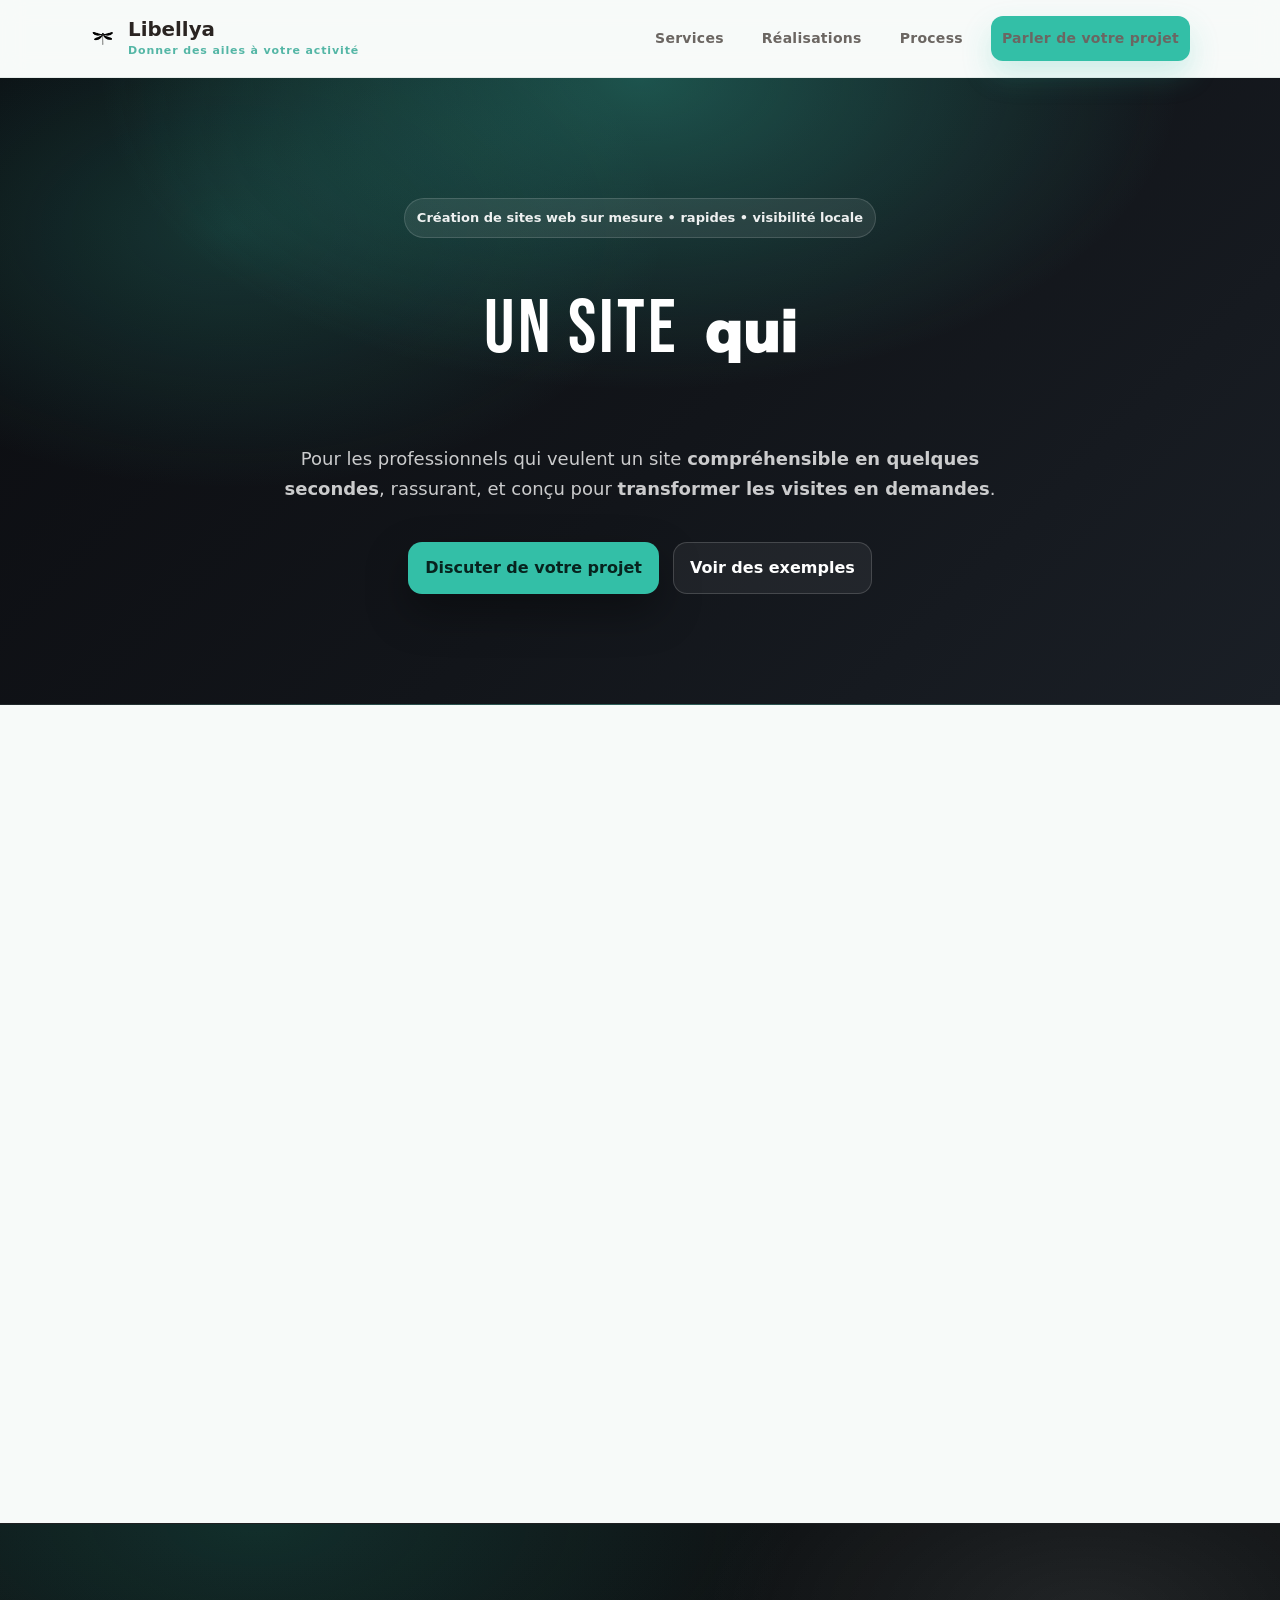
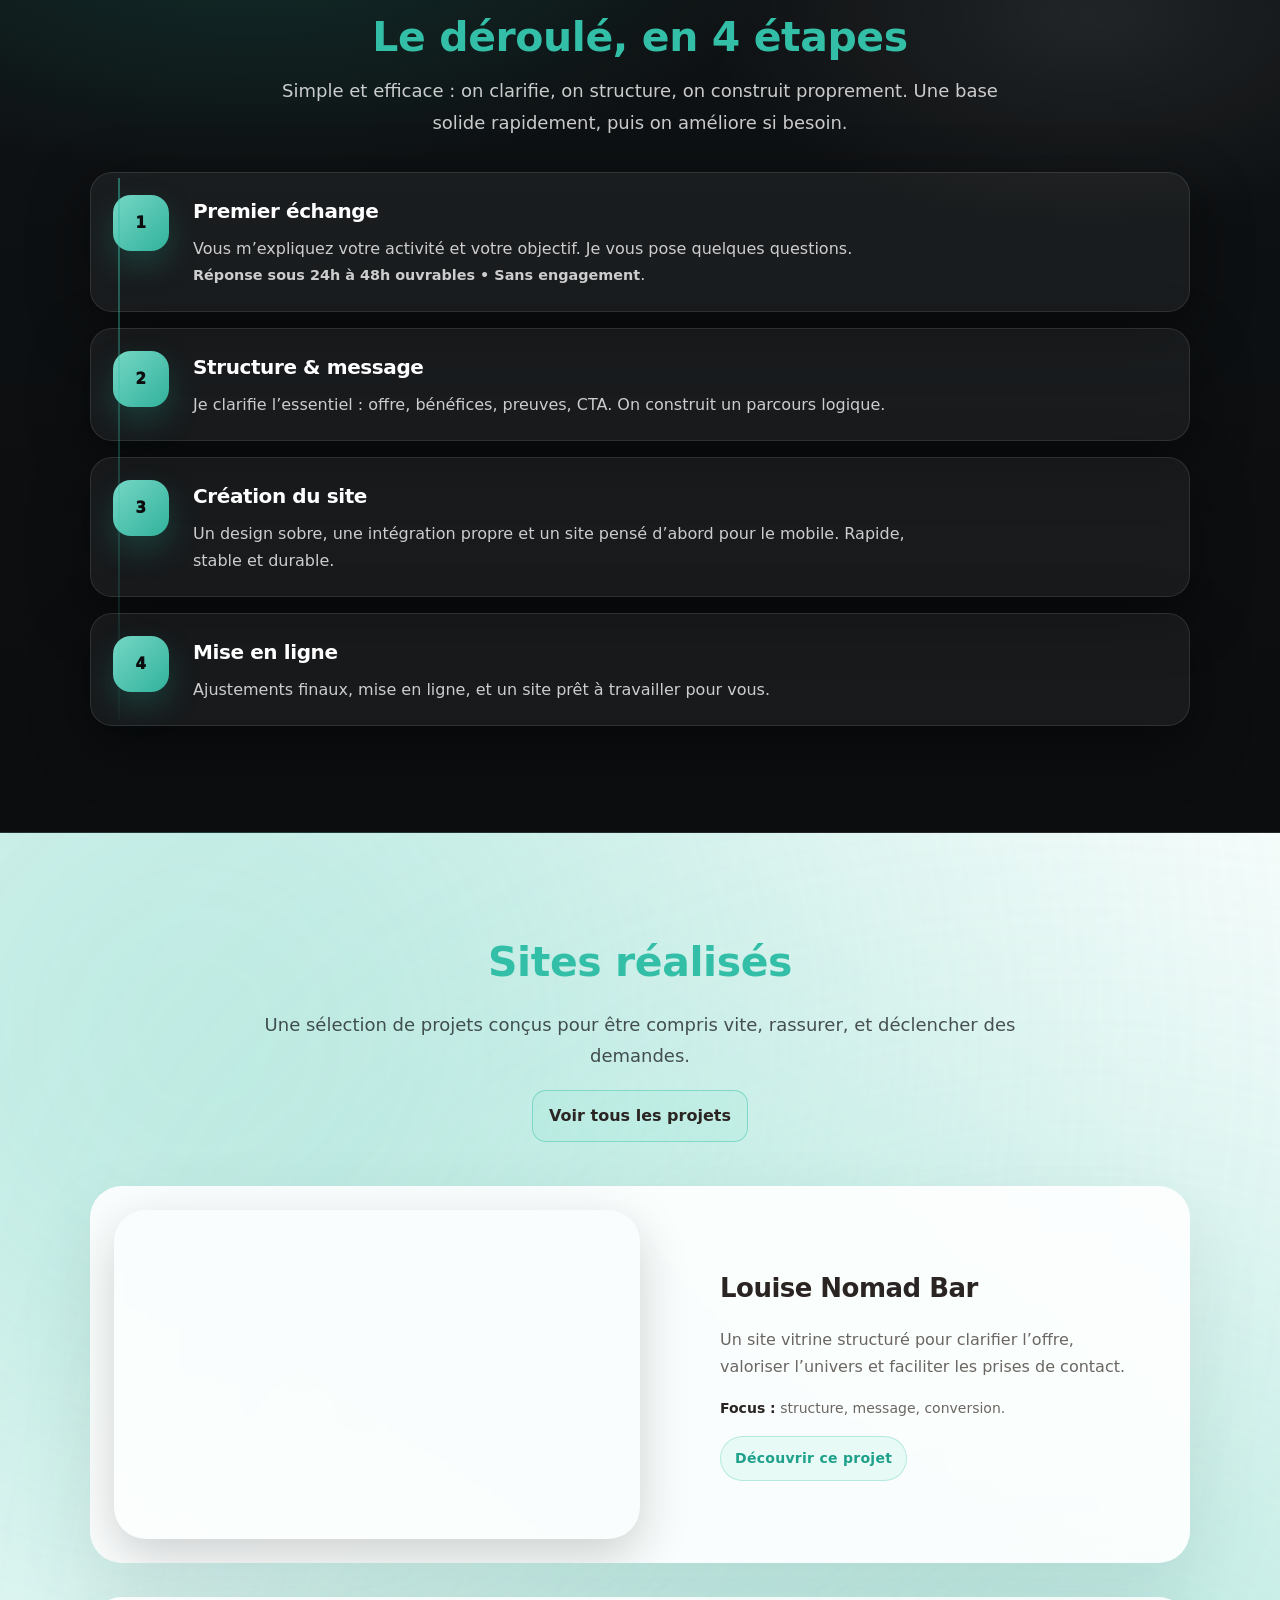
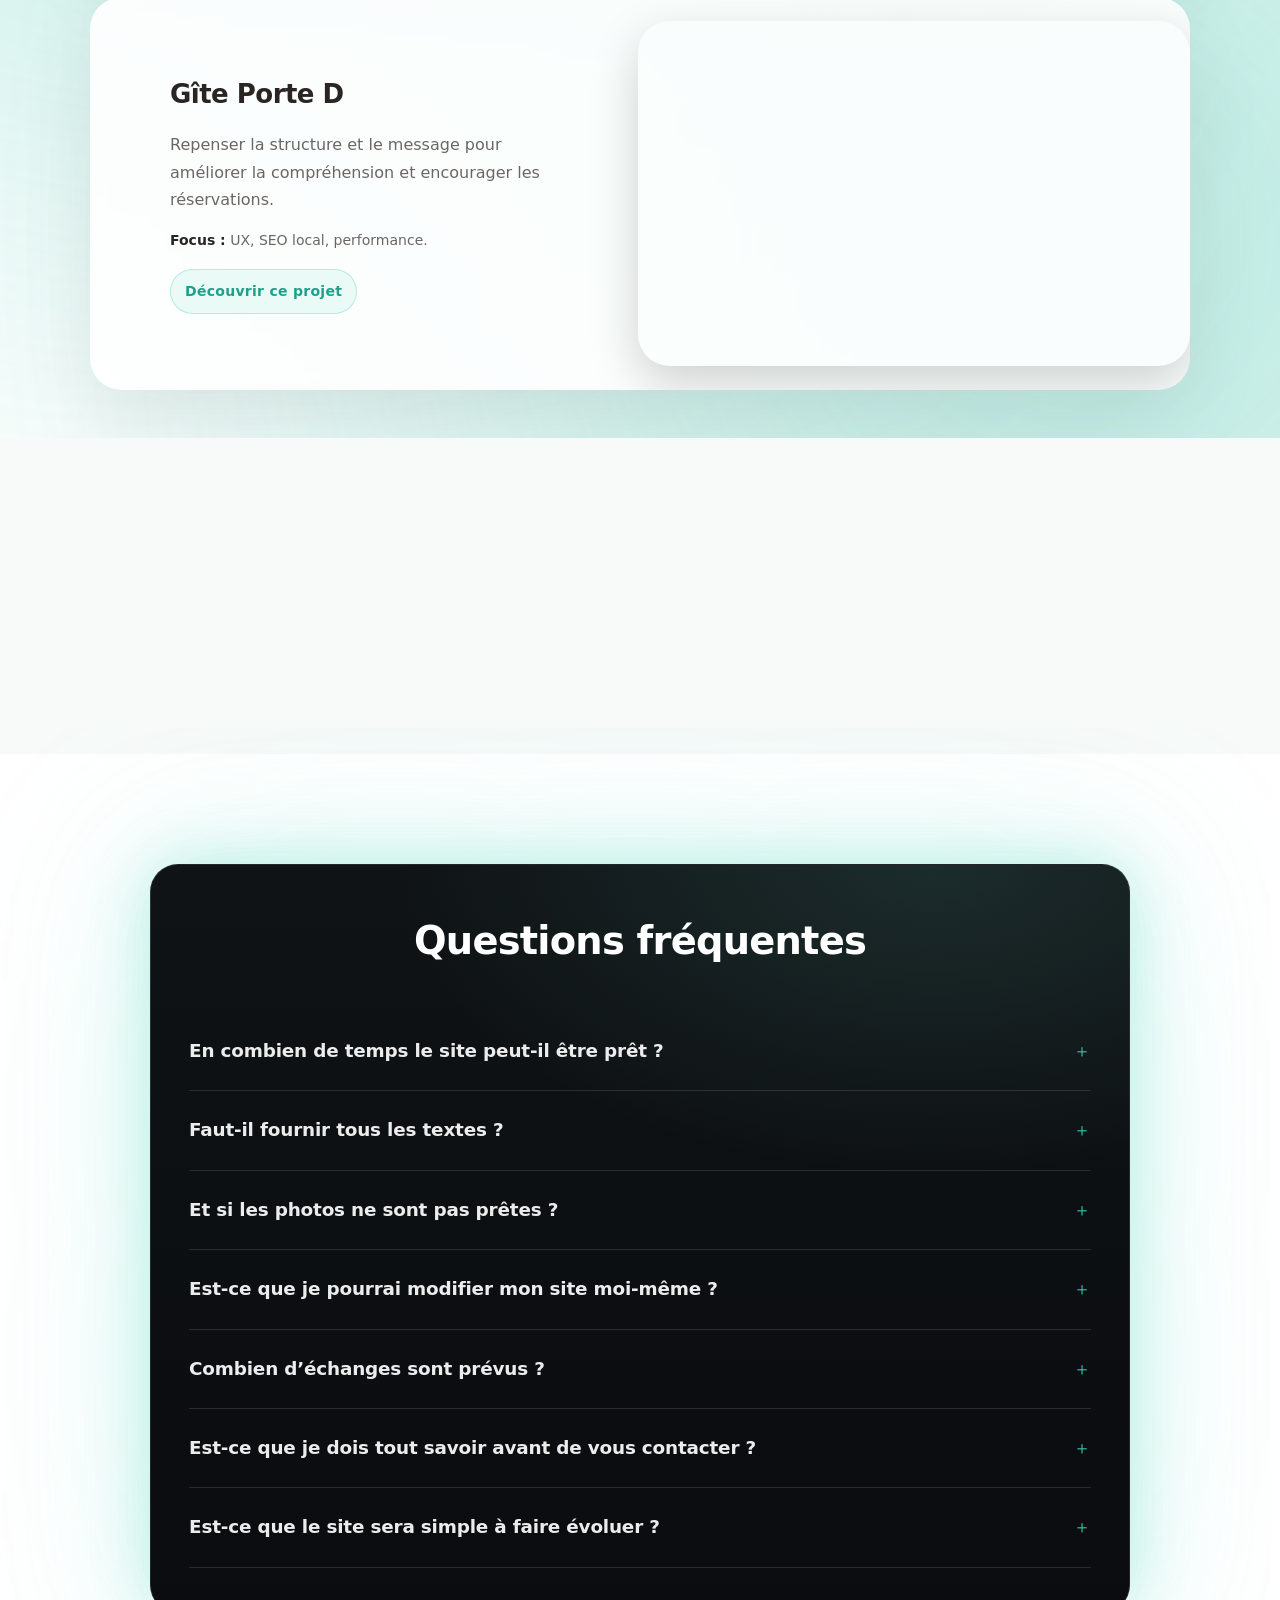
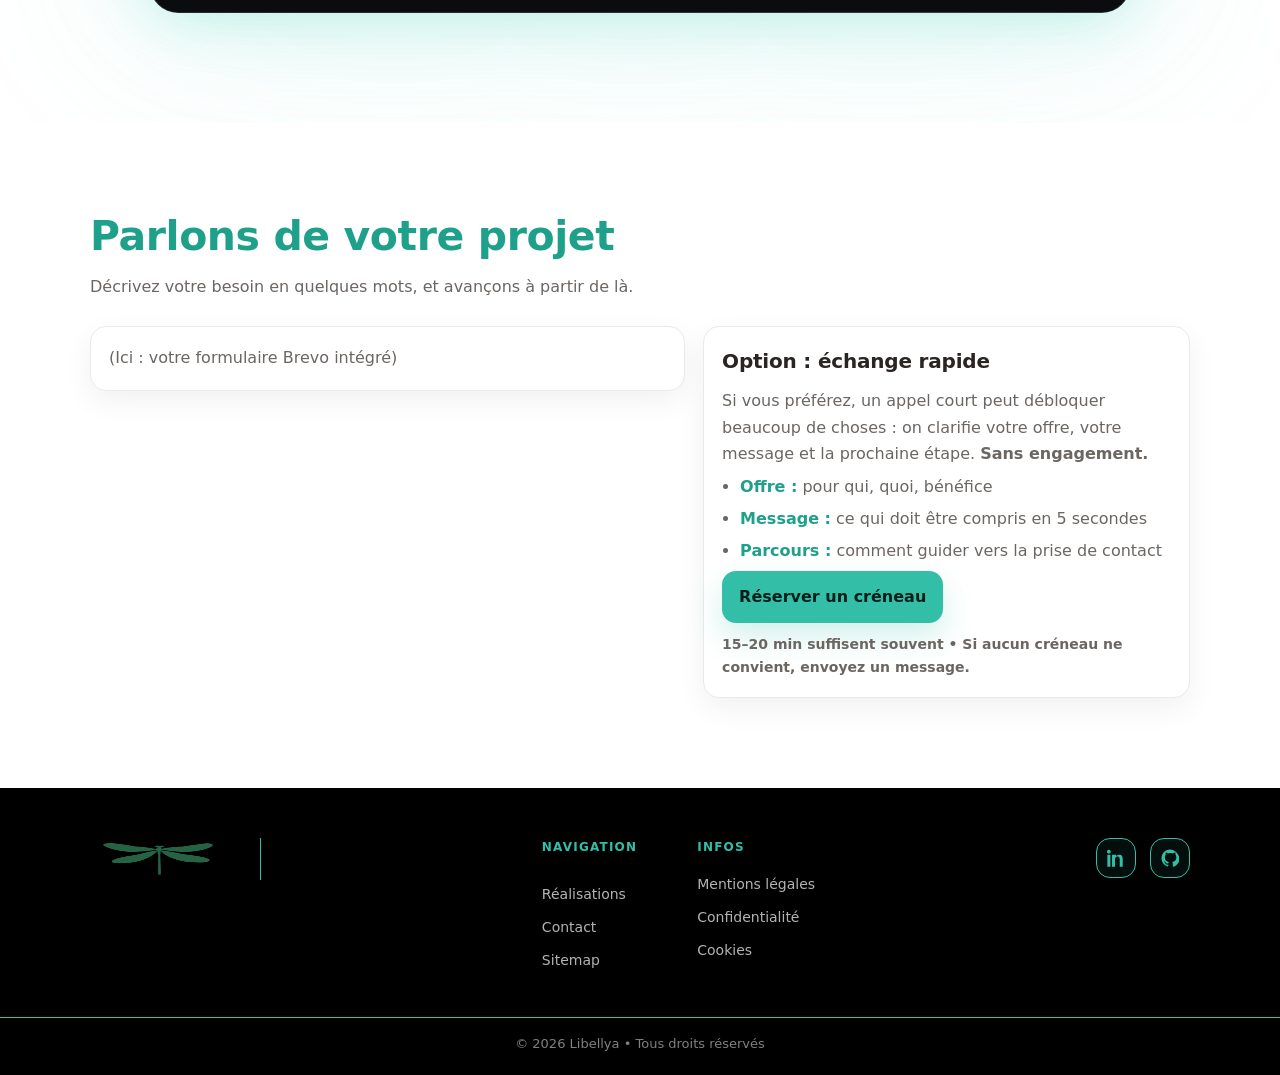
==== commit 74310964: "photo" ====
--- a/index.html
+++ b/index.html
@@ -212,7 +212,7 @@
               <a
                 href="realisations/louise-nomad-bar-site-web.html"
                 class="project-row__image"
-                style="--bg: url(/assets/img/louise-nomad-bar-site.webp)"
+                style="--bg: url(assets/img/louise-nomad-bar-site.webp)"
                 aria-label="Découvrir le projet Louise Nomad Bar"
               ></a>
 
@@ -241,7 +241,7 @@
               <a
                 href="realisations/gite-porte-d-site-web.html"
                 class="project-row__image"
-                style="--bg: url(/assets/img/gite-porte-d-site.webp)"
+                style="--bg: url(assets/img/gite-porte-d-site.webp)"
                 aria-label="Découvrir le projet Gîte Porte D"
               ></a>
 
--- a/styles/styles.css
+++ b/styles/styles.css
@@ -241,12 +241,12 @@
   gap: 16px;
 }
 /*pour que le header soit magantique */
-.site-header{
+.site-header {
   position: sticky;
   top: 0;
   z-index: 999;
 }
-.site-header > .header{
+.site-header > .header {
   position: relative; /* laisse la gestion sticky au wrapper */
 }
 
@@ -728,6 +728,14 @@
     margin-top: 28px;
     text-align: center;
     font-size: clamp(30px, 10vw, 46px);
+    line-height: 1.05;
+    line-height: 0.98;
+  }
+
+  .hero__intro {
+    display: inline-block;
+    margin-right: 0.12em;
+    margin-bottom: 0;
   }
 
   .lead {
@@ -742,29 +750,59 @@
   }
 
   .hero-words::before {
-  content: "déclenche des contacts";
-  visibility: hidden;
-  white-space: normal;
-  display: block;
-  max-width: 14ch;     /* ✅ même largeur que le mot animé */
-  margin: 0 auto;
-}
-
-  /* mots animés */
+    content: 'déclenche des contacts';
+    visibility: hidden;
+    display: block;
+    white-space: normal;
+    max-width: 14ch;
+    margin: 0 auto;
+    line-height: 1.02;
+    font-size: clamp(26px, 9vw, 40px);
+  }
+
   .hero-words .word {
-  left: 50%;
-  transform: translateX(-50%);
-  white-space: normal;
-  text-align: center;
-
-  font-size: clamp(26px, 9vw, 40px);
-  line-height: 1.02;
-
-  max-width: 14ch;      /* ✅ limite à ~2 lignes */
-  hyphens: none;
-  word-break: normal;
-  overflow-wrap: normal;
-}
+    position: absolute;
+    top: 0;
+    left: 50%;
+    white-space: normal;
+    text-align: center;
+    font-size: clamp(26px, 9vw, 40px);
+    line-height: 1.02;
+    max-width: 14ch;
+    transform: translateX(-50%);
+    animation: wordFadeMobile 6s ease-in-out infinite;
+  }
+
+  .hero-words .word-1 {
+    animation-delay: 0s;
+  }
+
+  .hero-words .word-2 {
+    animation-delay: 3s;
+  }
+}
+
+@keyframes wordFadeMobile {
+  0% {
+    opacity: 0;
+    transform: translateX(-50%) translateY(6px);
+  }
+  12% {
+    opacity: 1;
+    transform: translateX(-50%) translateY(0);
+  }
+  42% {
+    opacity: 1;
+    transform: translateX(-50%) translateY(0);
+  }
+  54% {
+    opacity: 0;
+    transform: translateX(-50%) translateY(-6px);
+  }
+  100% {
+    opacity: 0;
+    transform: translateX(-50%) translateY(-6px);
+  }
 }
 
 /* =========================
@@ -1906,4 +1944,4 @@
     transform: none !important;
     transition: none !important;
   }
-}+}
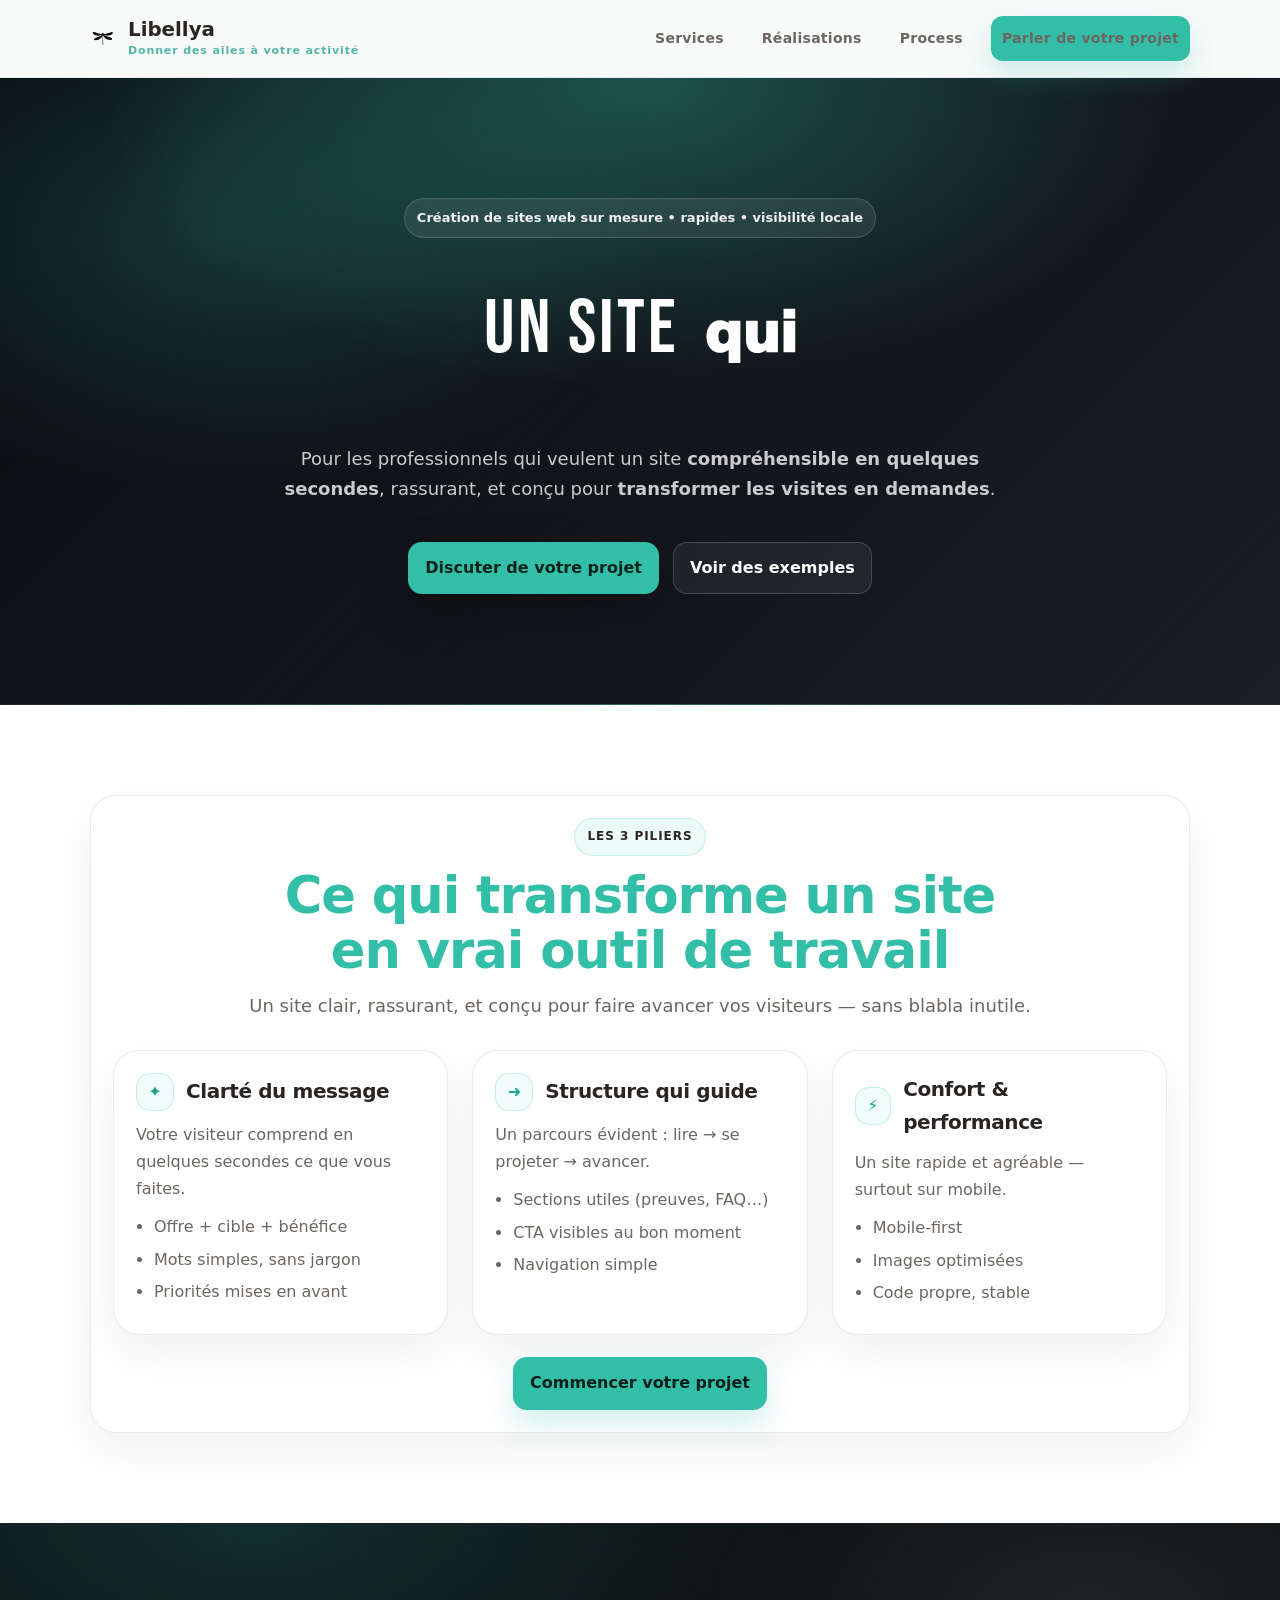
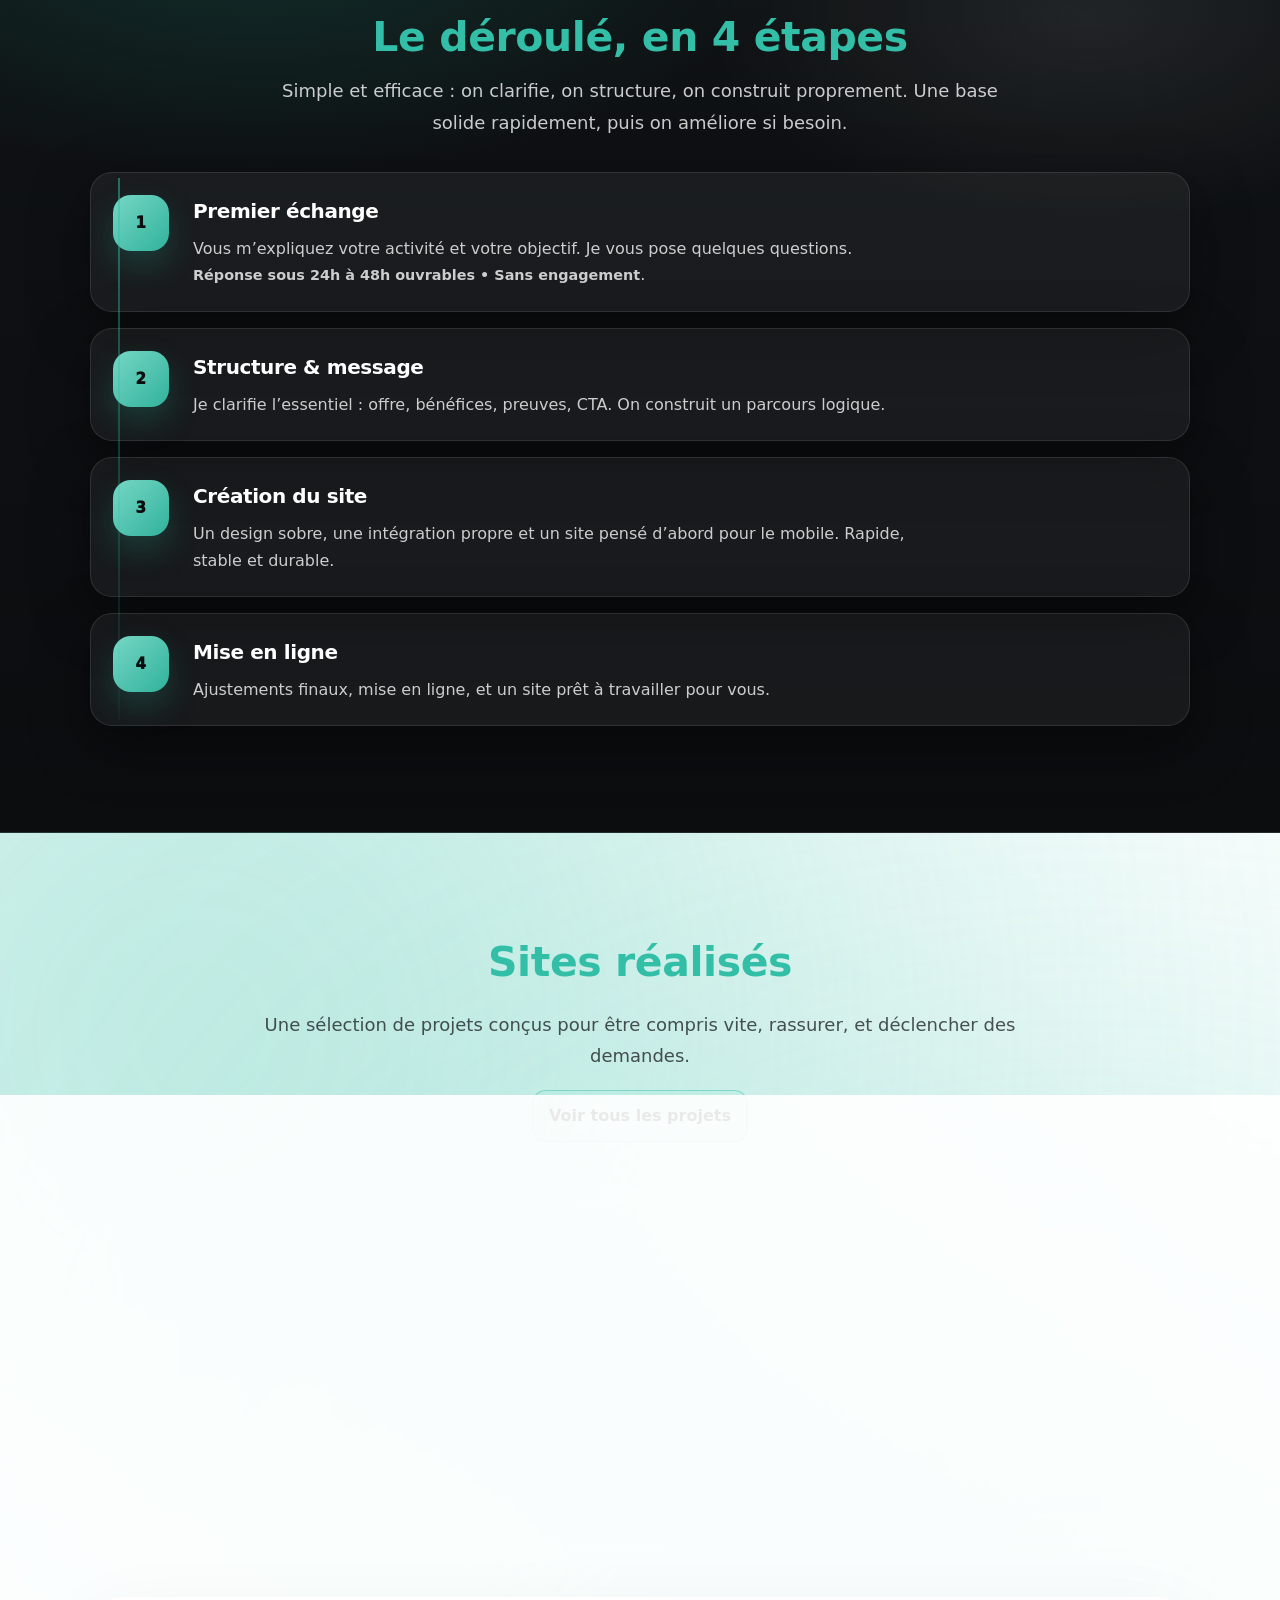
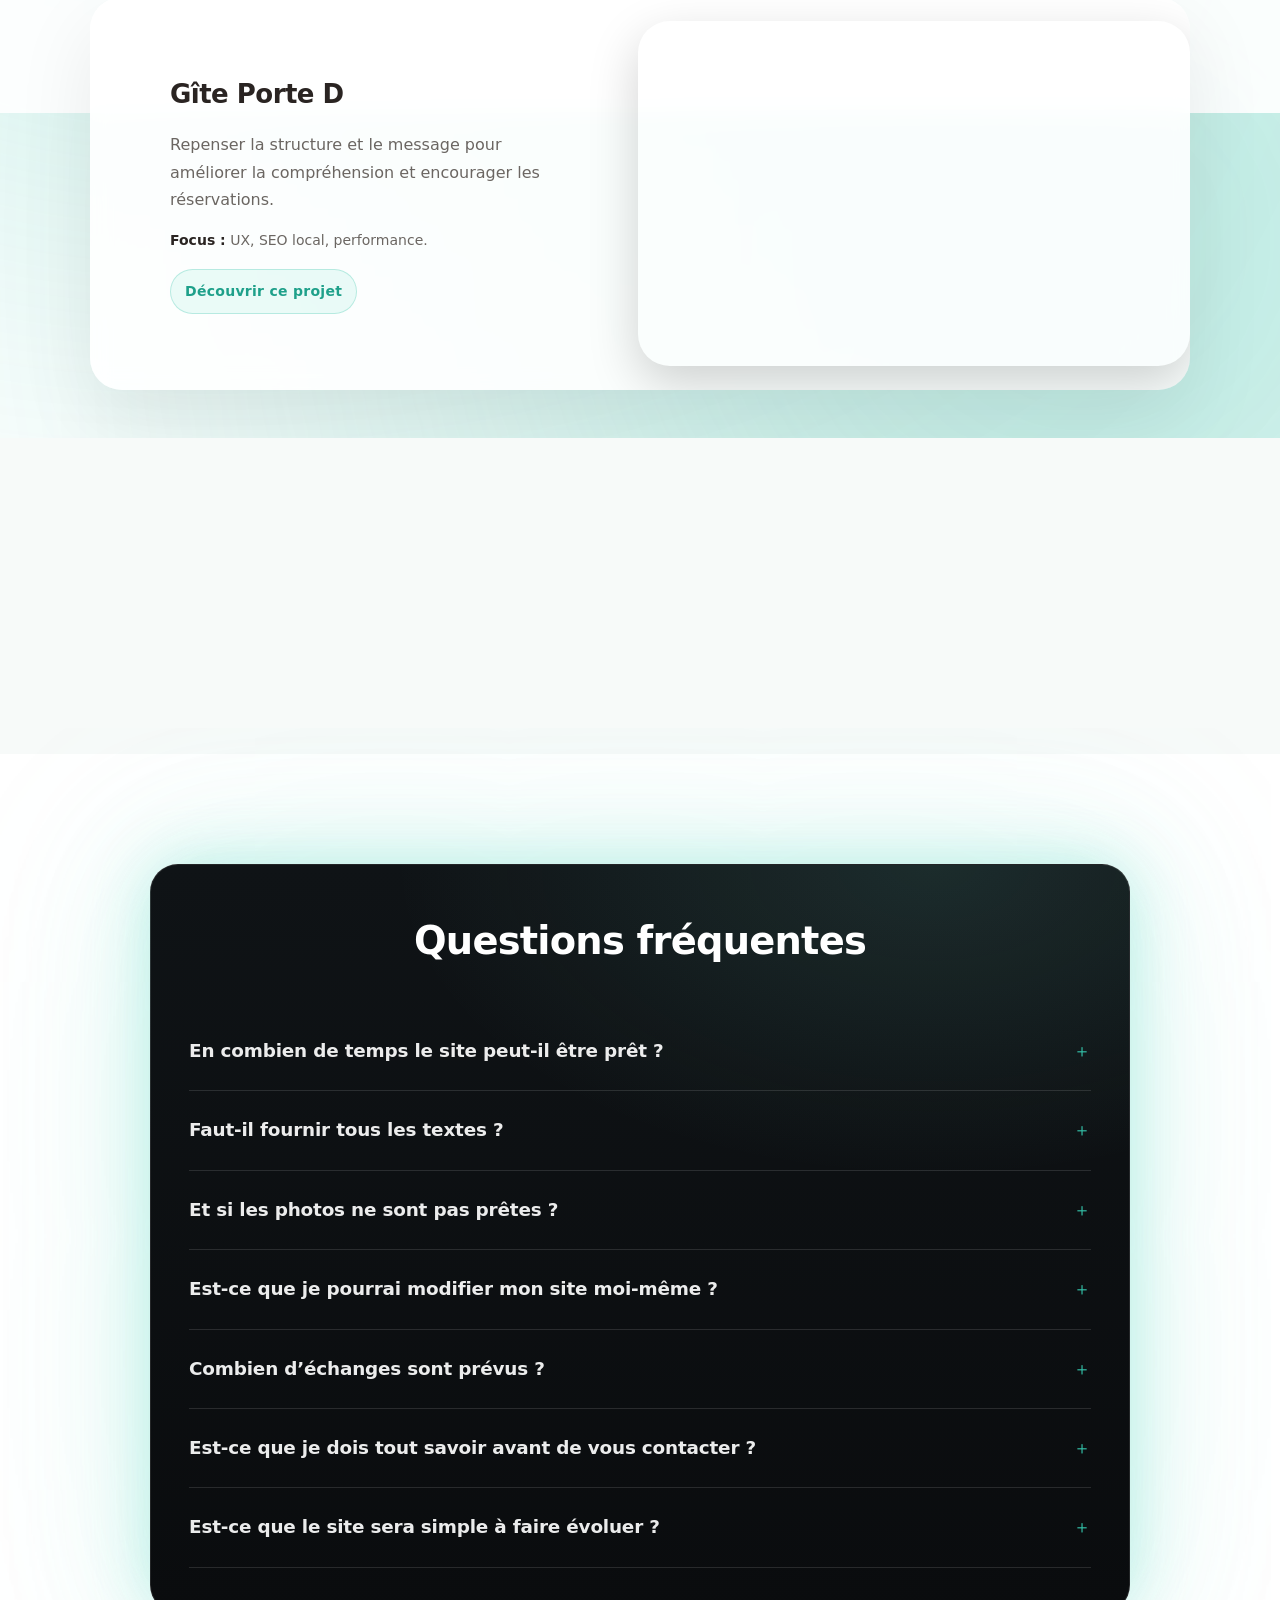
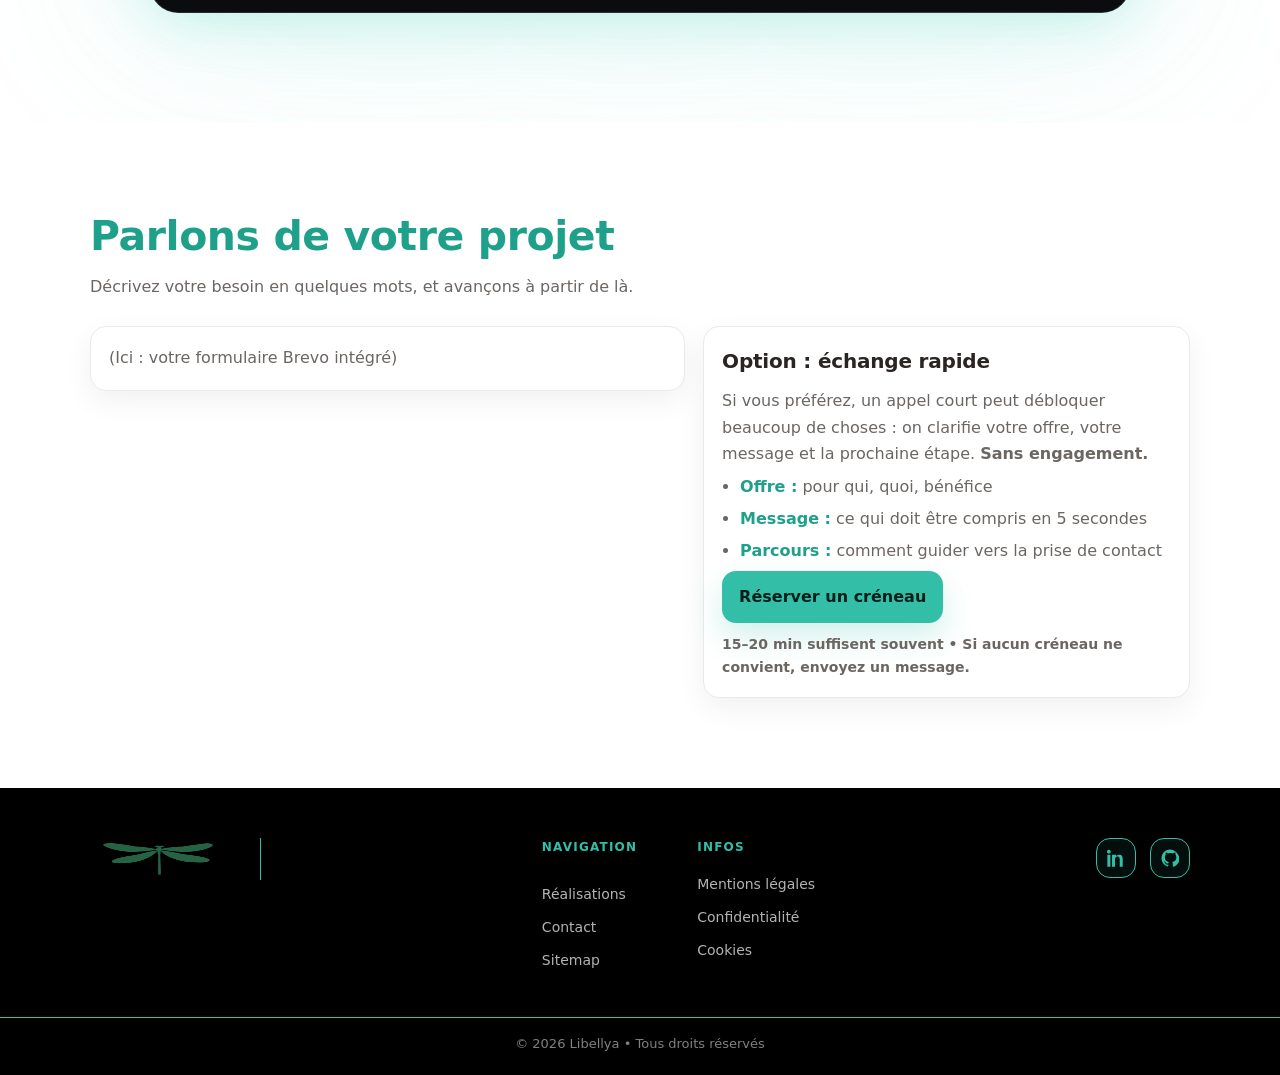
==== commit 308f7494: "modif photo sur index" ====
--- a/index.html
+++ b/index.html
@@ -212,7 +212,7 @@
               <a
                 href="realisations/louise-nomad-bar-site-web.html"
                 class="project-row__image"
-                style="--bg: url(assets/img/louise-nomad-bar-site.webp)"
+                style="--bg: url(assets/realisations/assets-louise-nomad-bar/louise-nomad-bar-site-accueil.webp)"
                 aria-label="Découvrir le projet Louise Nomad Bar"
               ></a>
 
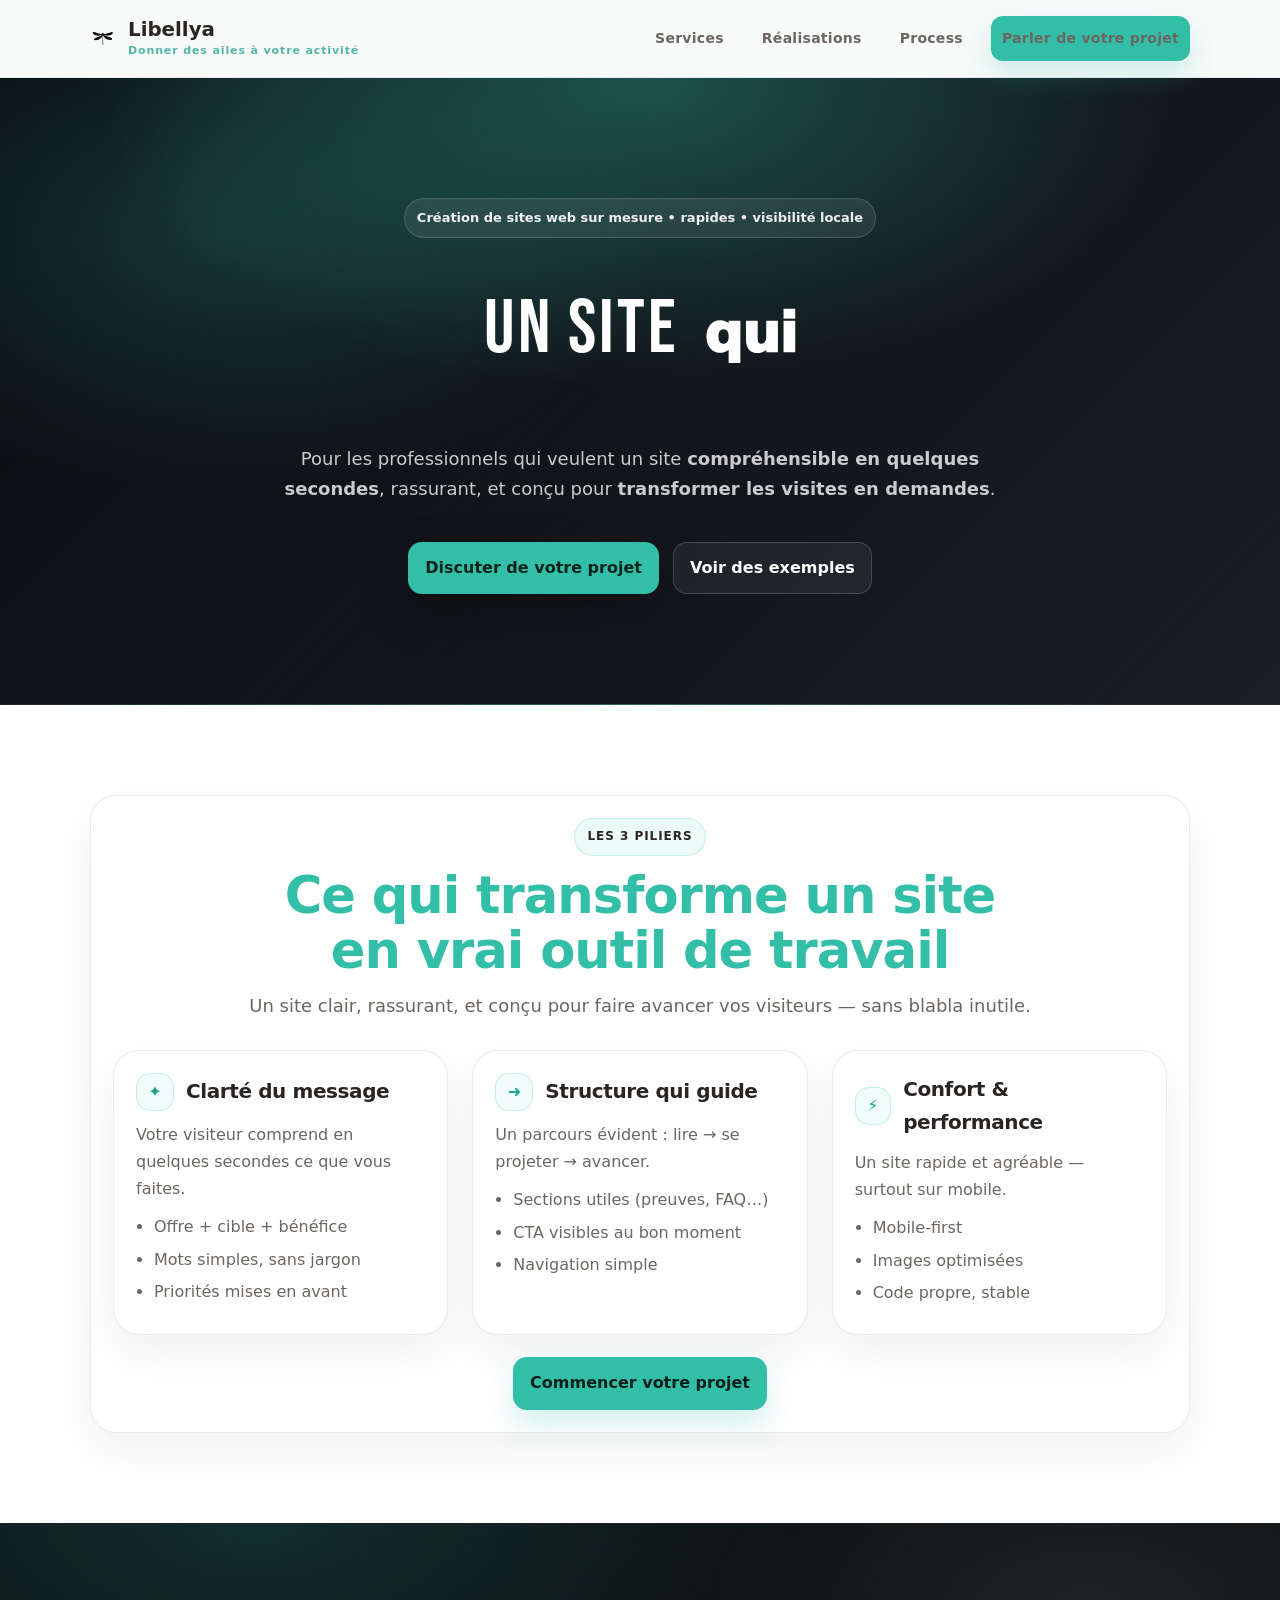
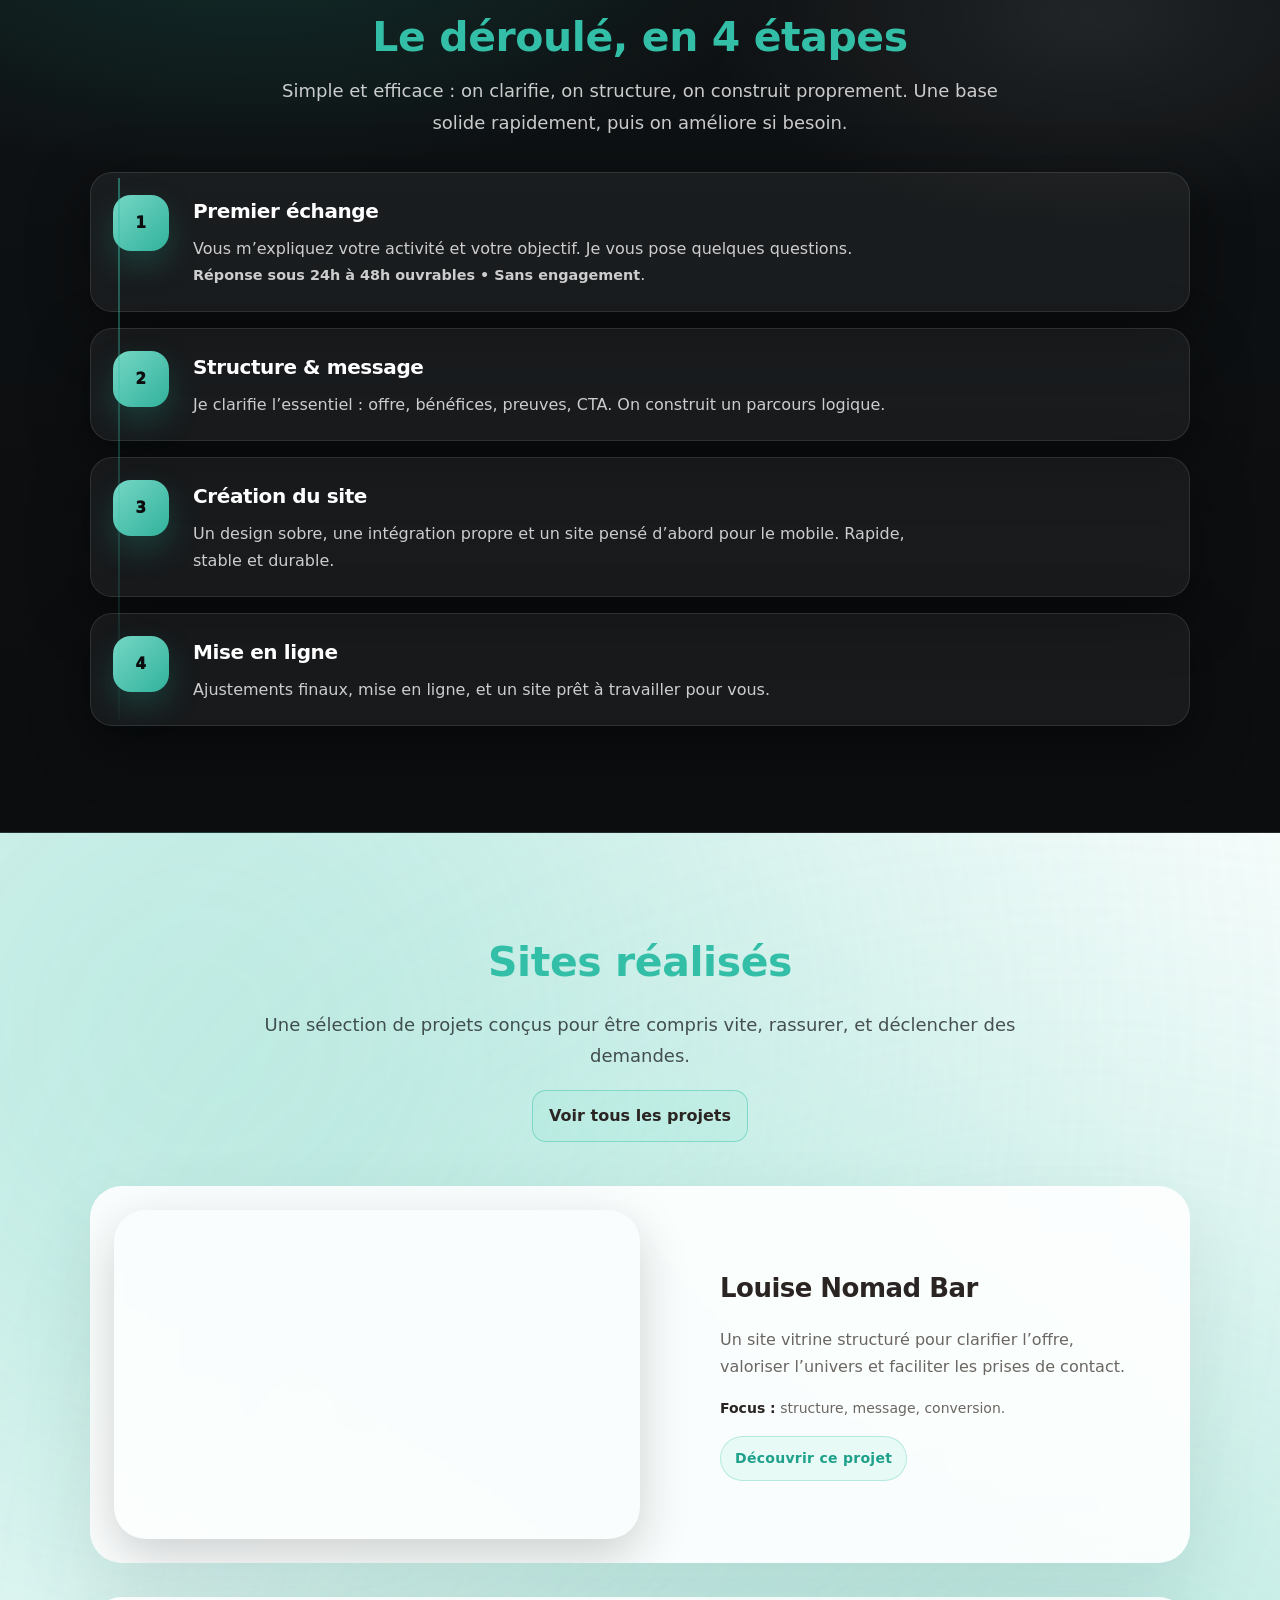
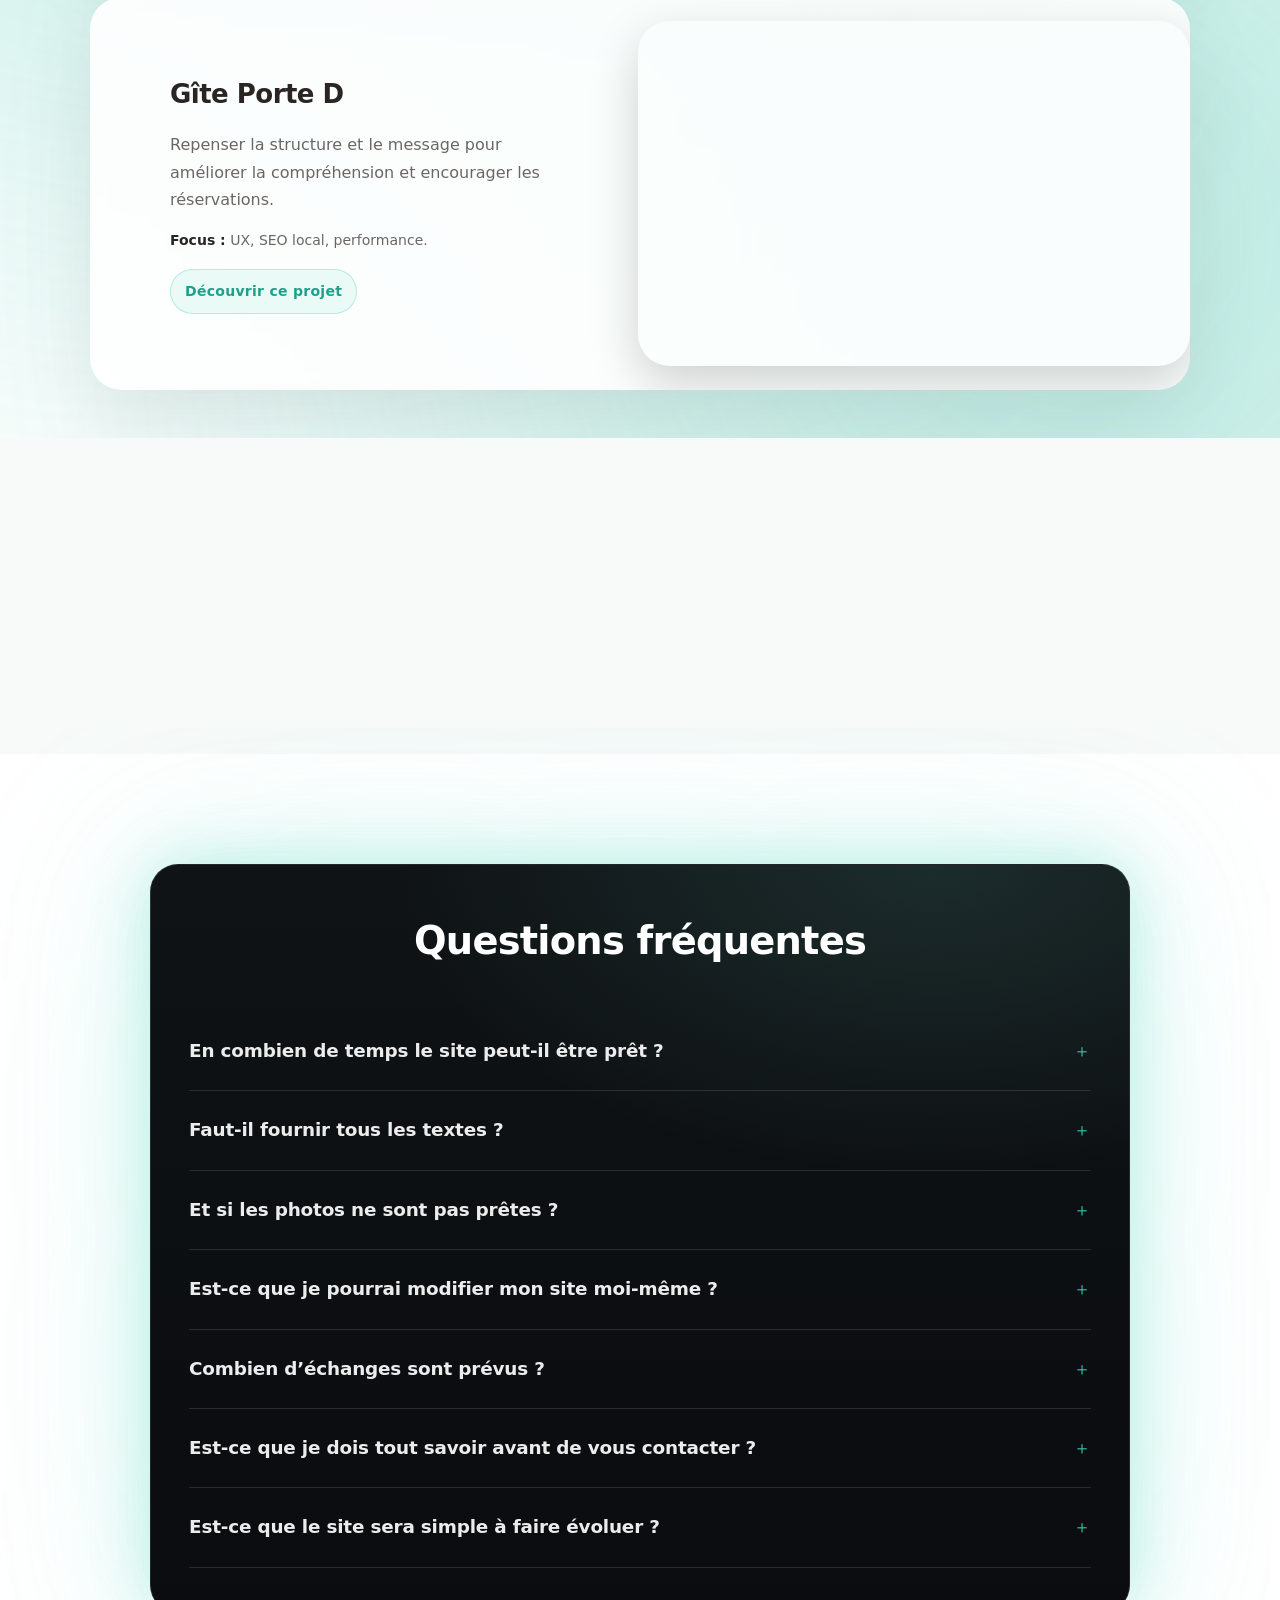
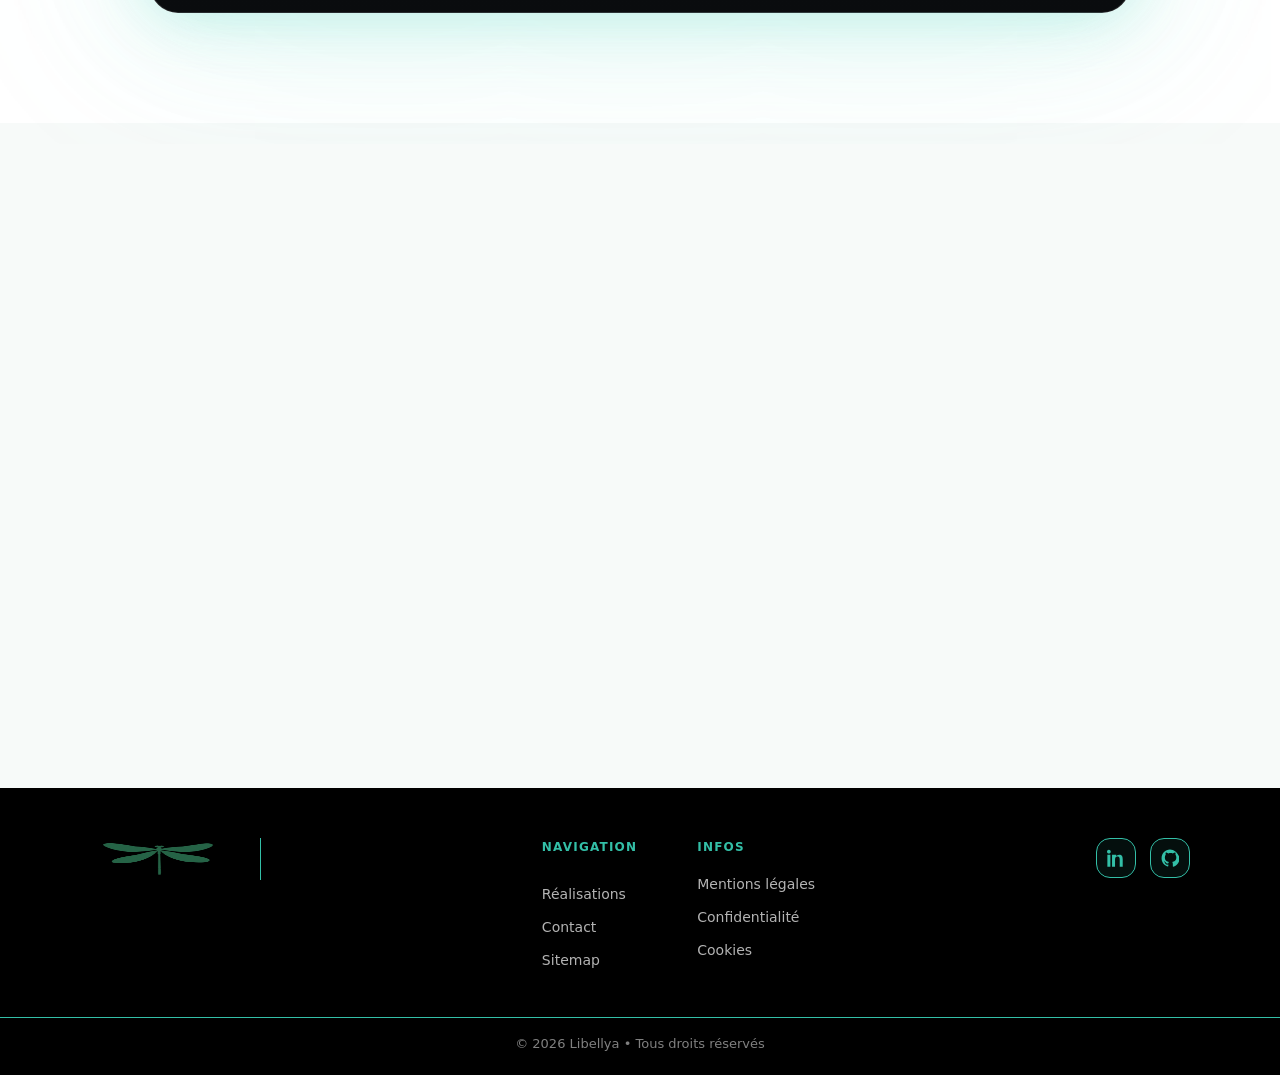
==== commit 8bdec00a: "modif" ====
--- a/index.html
+++ b/index.html
@@ -212,7 +212,7 @@
               <a
                 href="realisations/louise-nomad-bar-site-web.html"
                 class="project-row__image"
-                style="--bg: url(assets/realisations/assets-louise-nomad-bar/louise-nomad-bar-site-accueil.webp)"
+                style="--bg: url(assets/realisations/assets-louise-nomad-bar/louise-nomad-bar-site.webp)"
                 aria-label="Découvrir le projet Louise Nomad Bar"
               ></a>
 
@@ -241,7 +241,7 @@
               <a
                 href="realisations/gite-porte-d-site-web.html"
                 class="project-row__image"
-                style="--bg: url(assets/img/gite-porte-d-site.webp)"
+                style="--bg: url(assets/realisations/assets-gite-porte-d/gite-porte-d-site.webp)"
                 aria-label="Découvrir le projet Gîte Porte D"
               ></a>
 
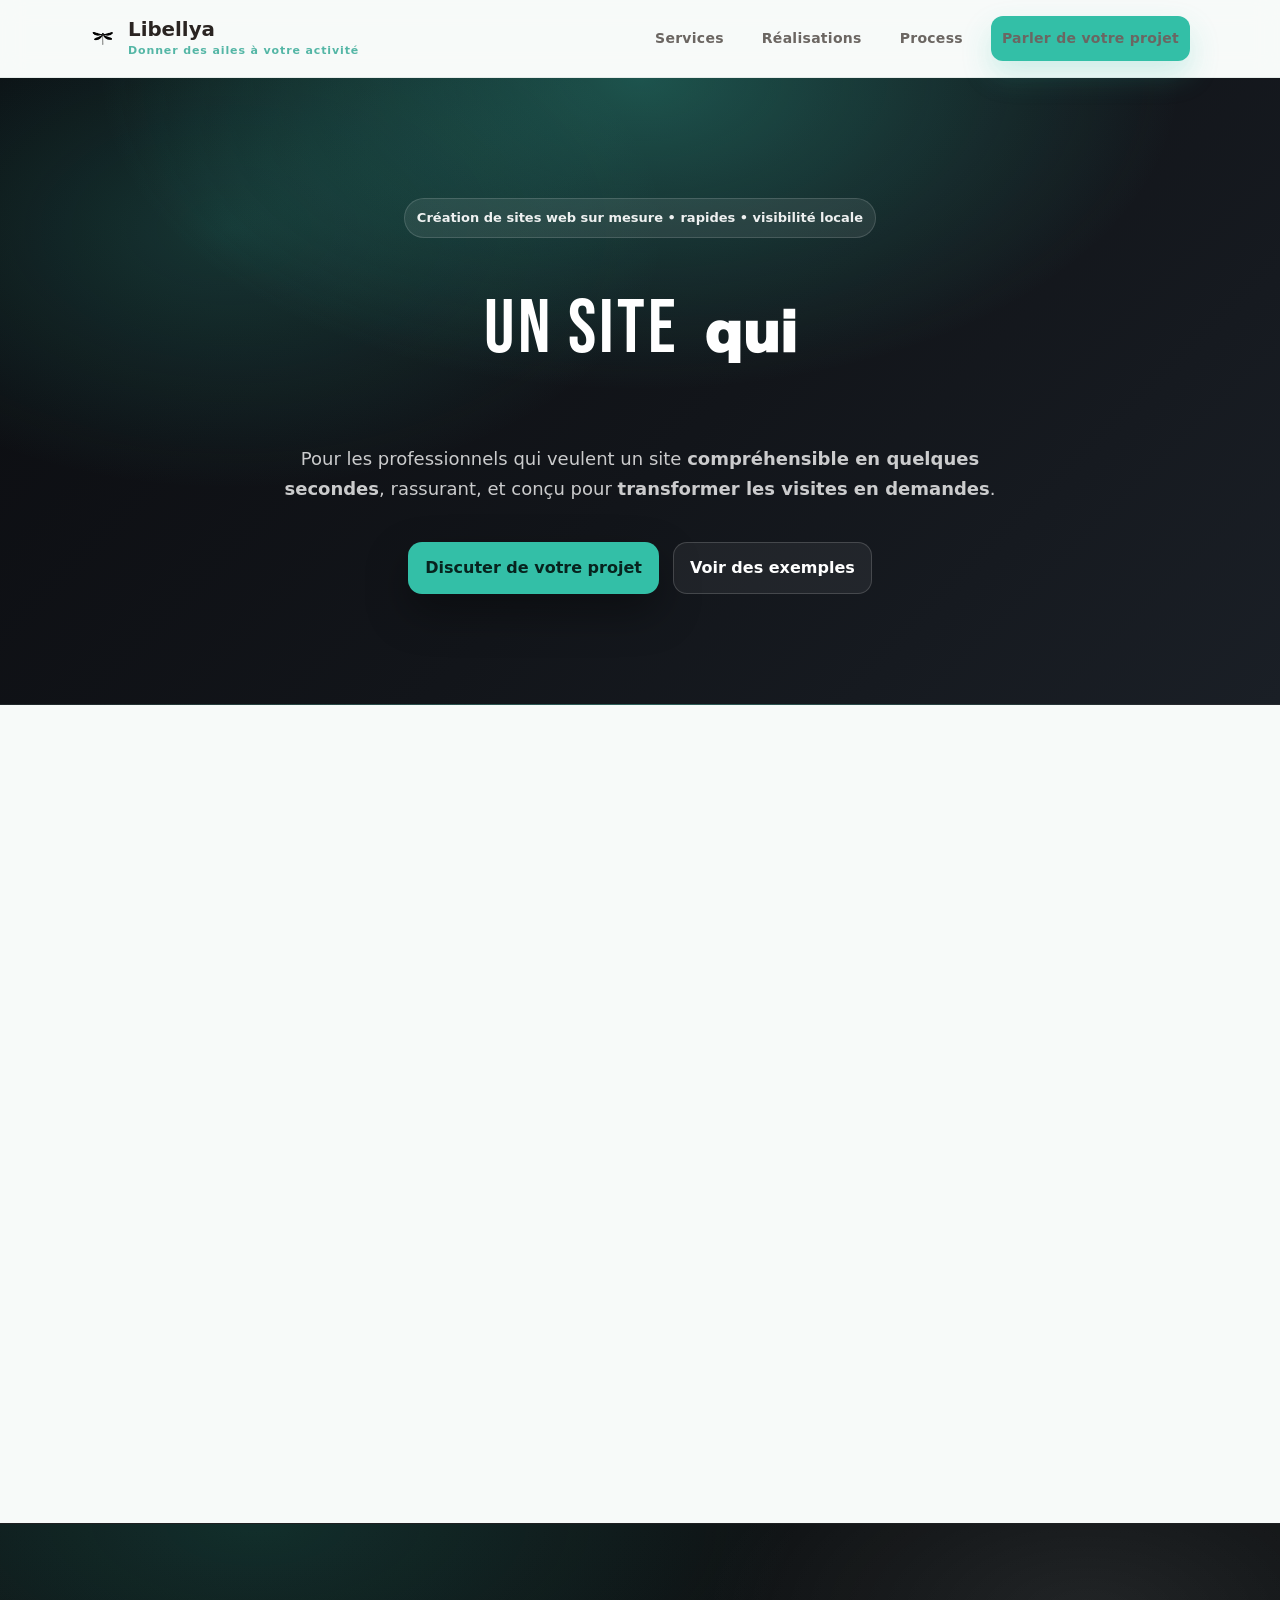
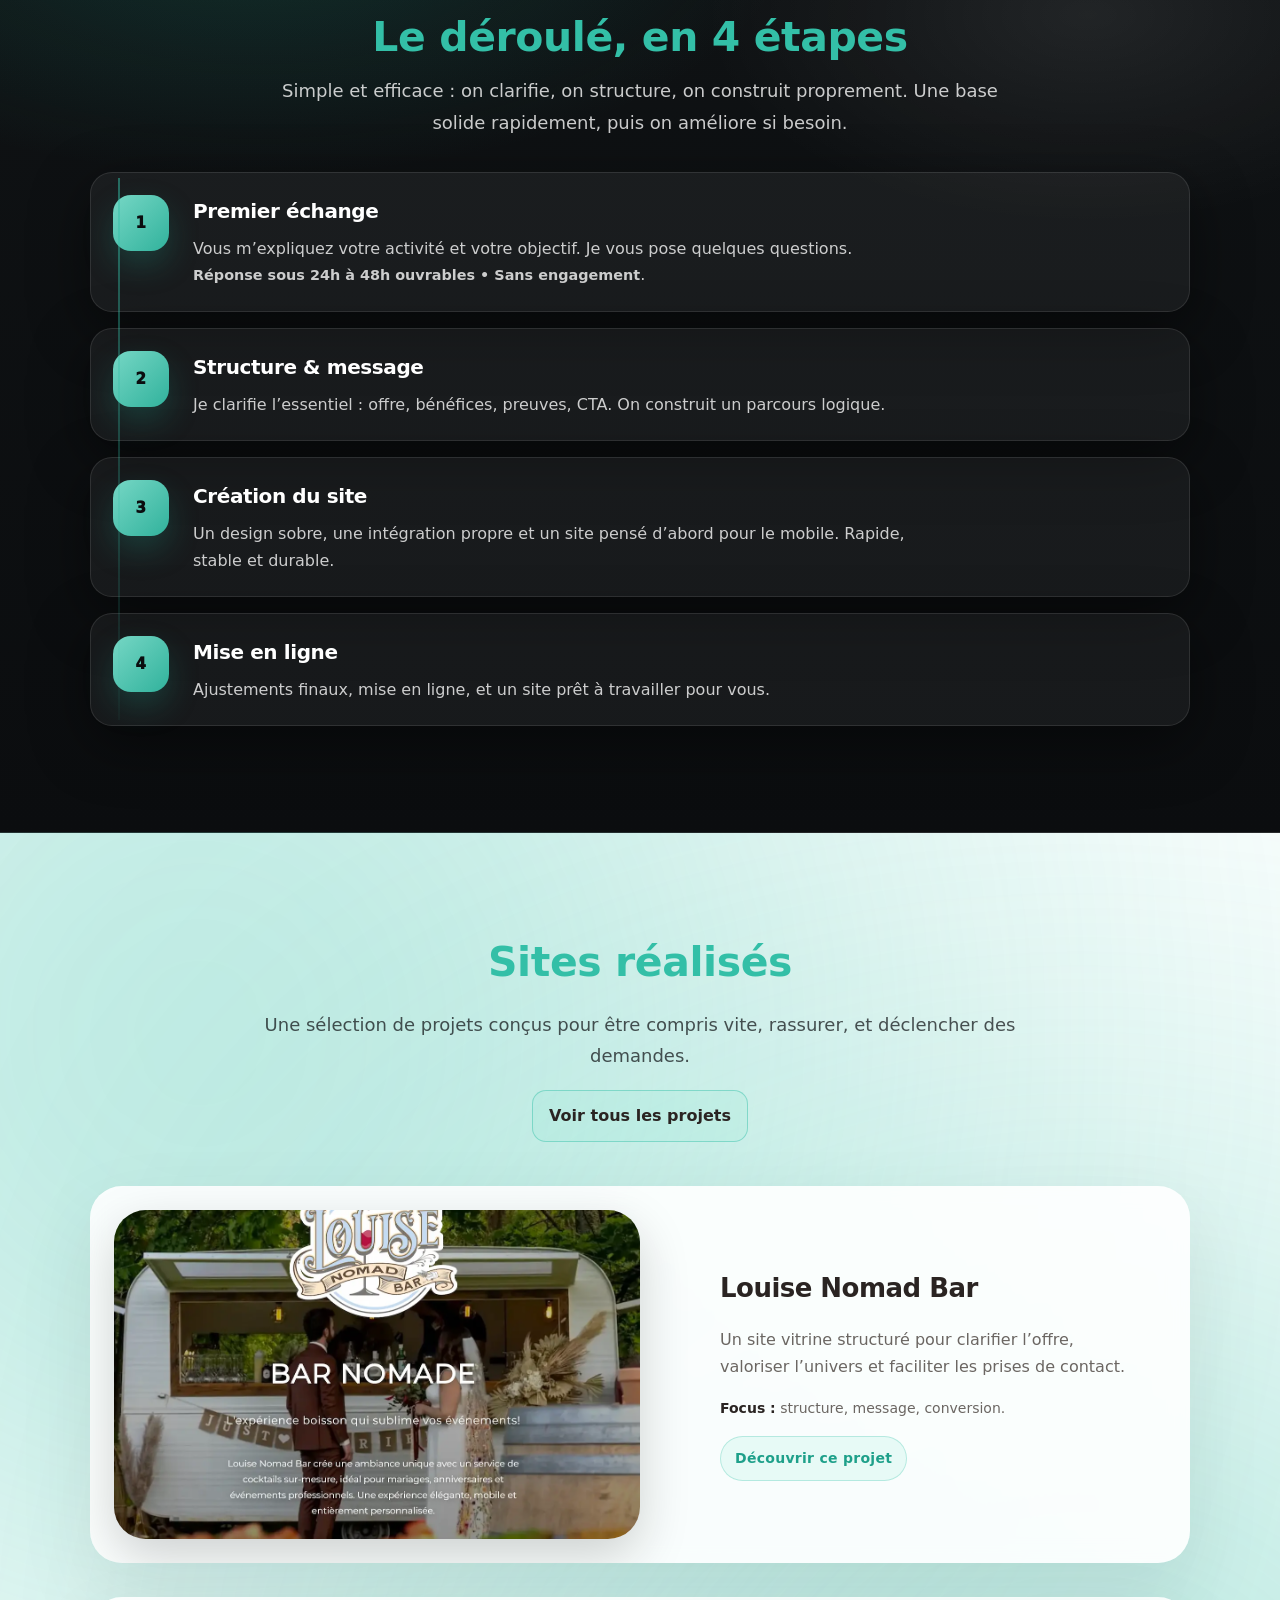
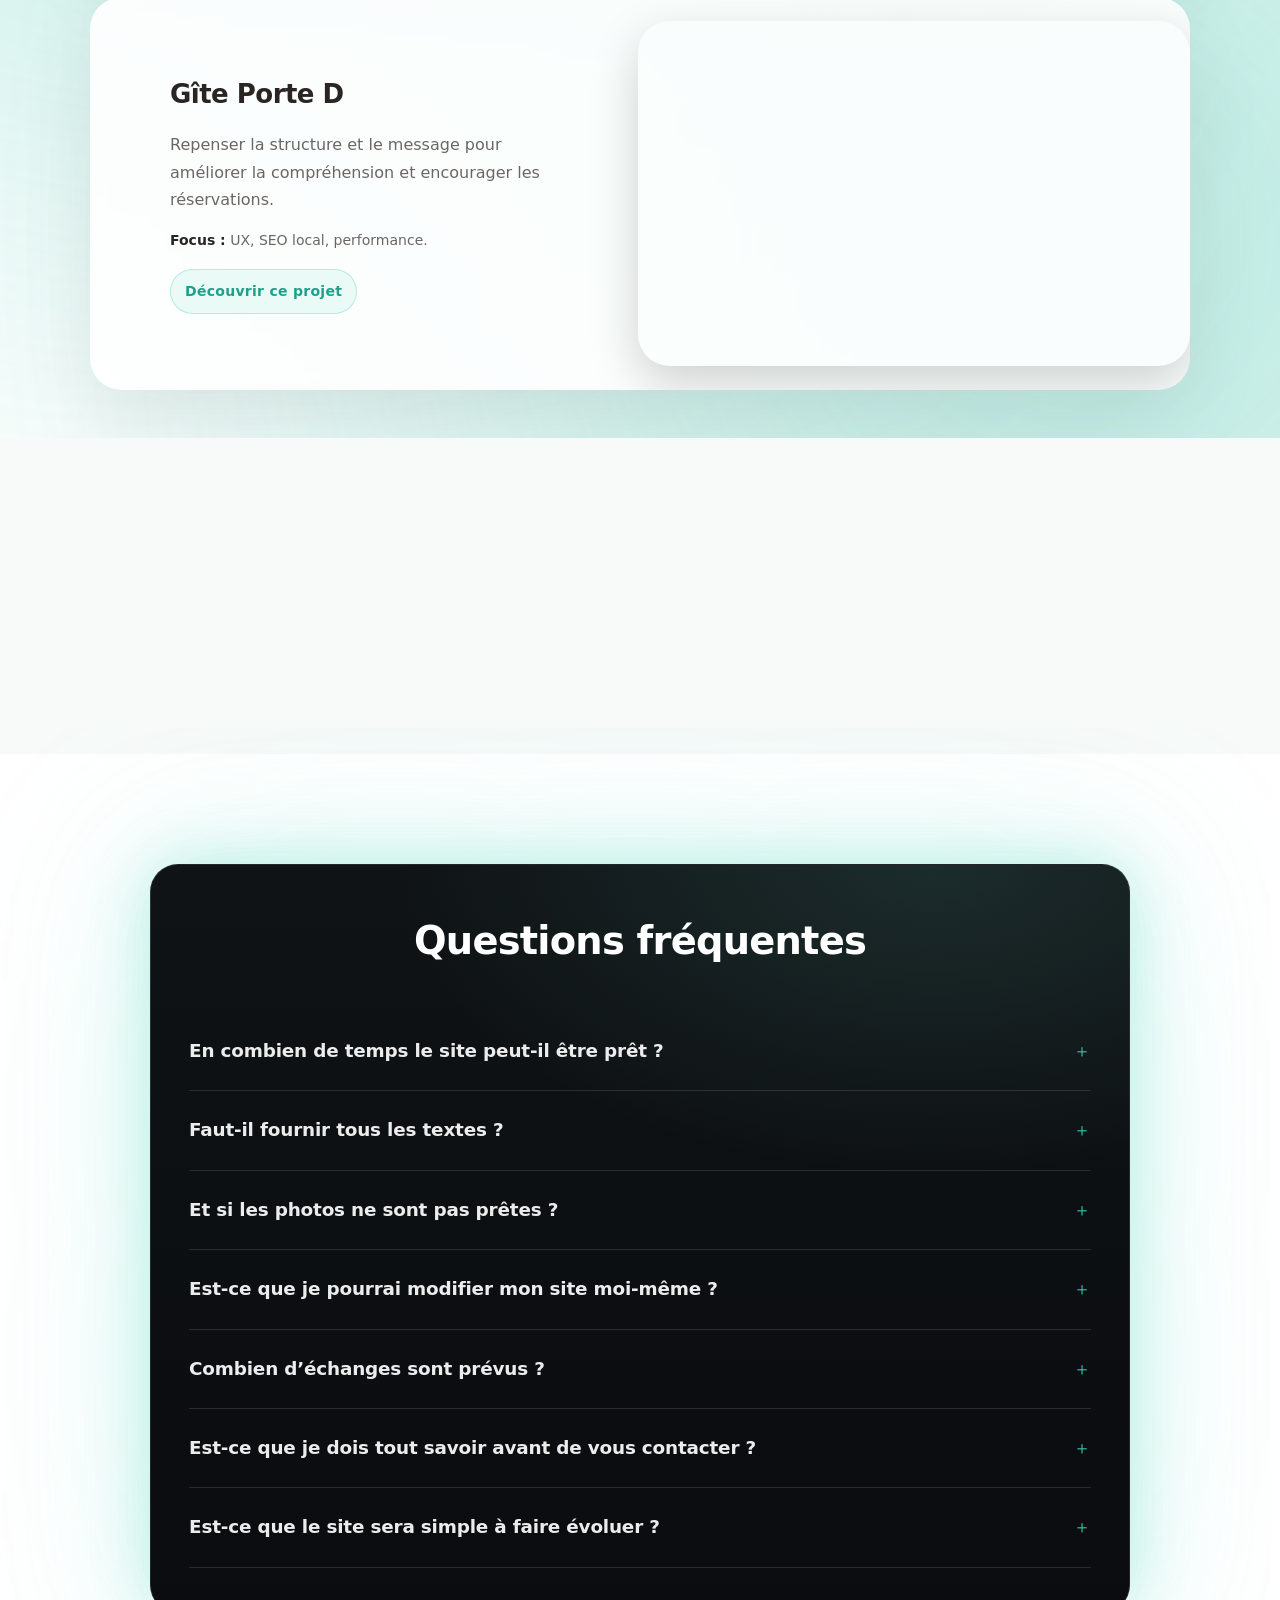
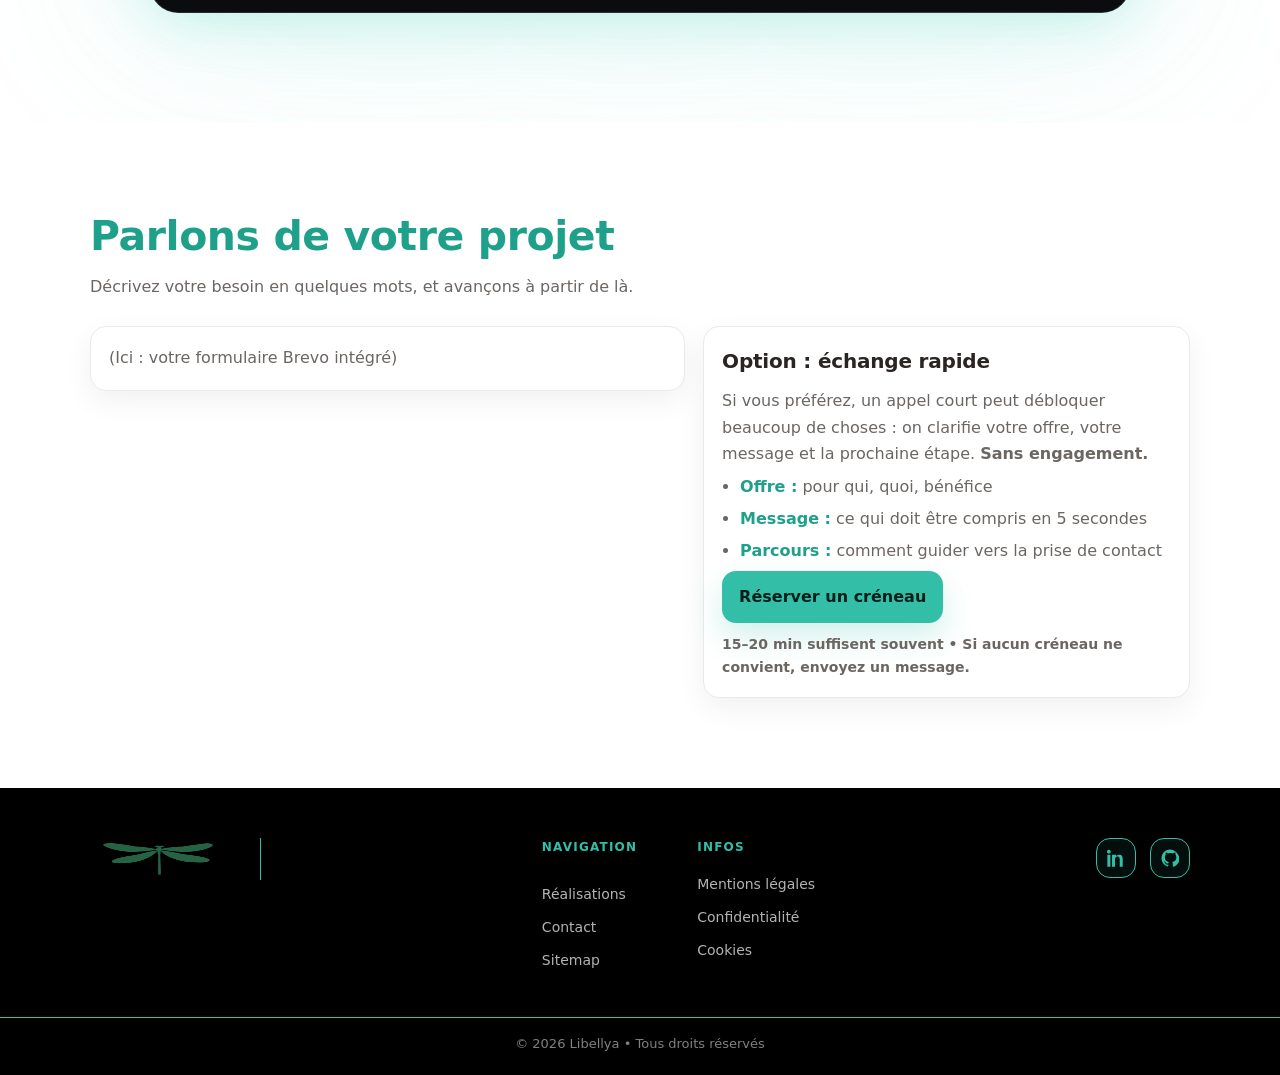
==== commit 1556d711: "modif" ====
--- a/index.html
+++ b/index.html
@@ -212,7 +212,7 @@
               <a
                 href="realisations/louise-nomad-bar-site-web.html"
                 class="project-row__image"
-                style="--bg: url(assets/realisations/assets-louise-nomad-bar/louise-nomad-bar-site.webp)"
+                style="--bg: url(/assets/realisations/assets-louise-nomad-bar/louise-nomad-bar-site.webp)"
                 aria-label="Découvrir le projet Louise Nomad Bar"
               ></a>
 
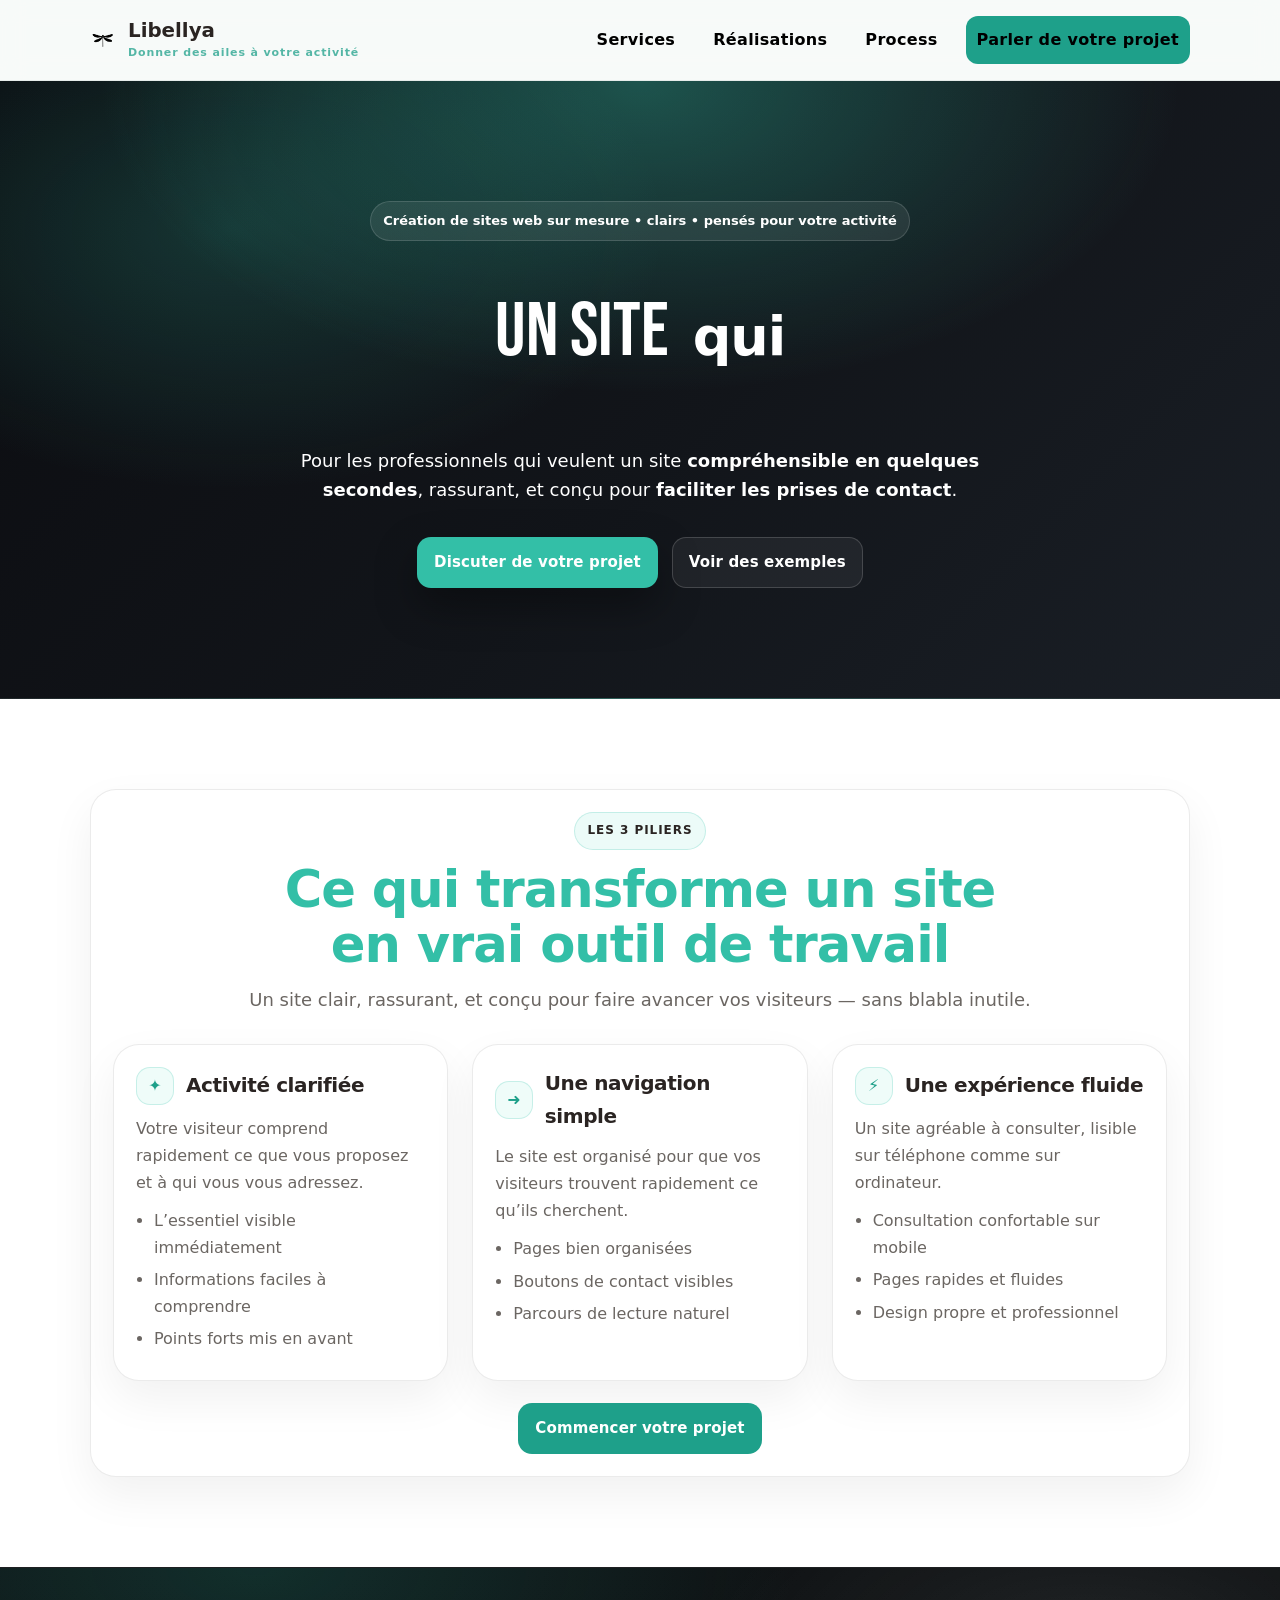
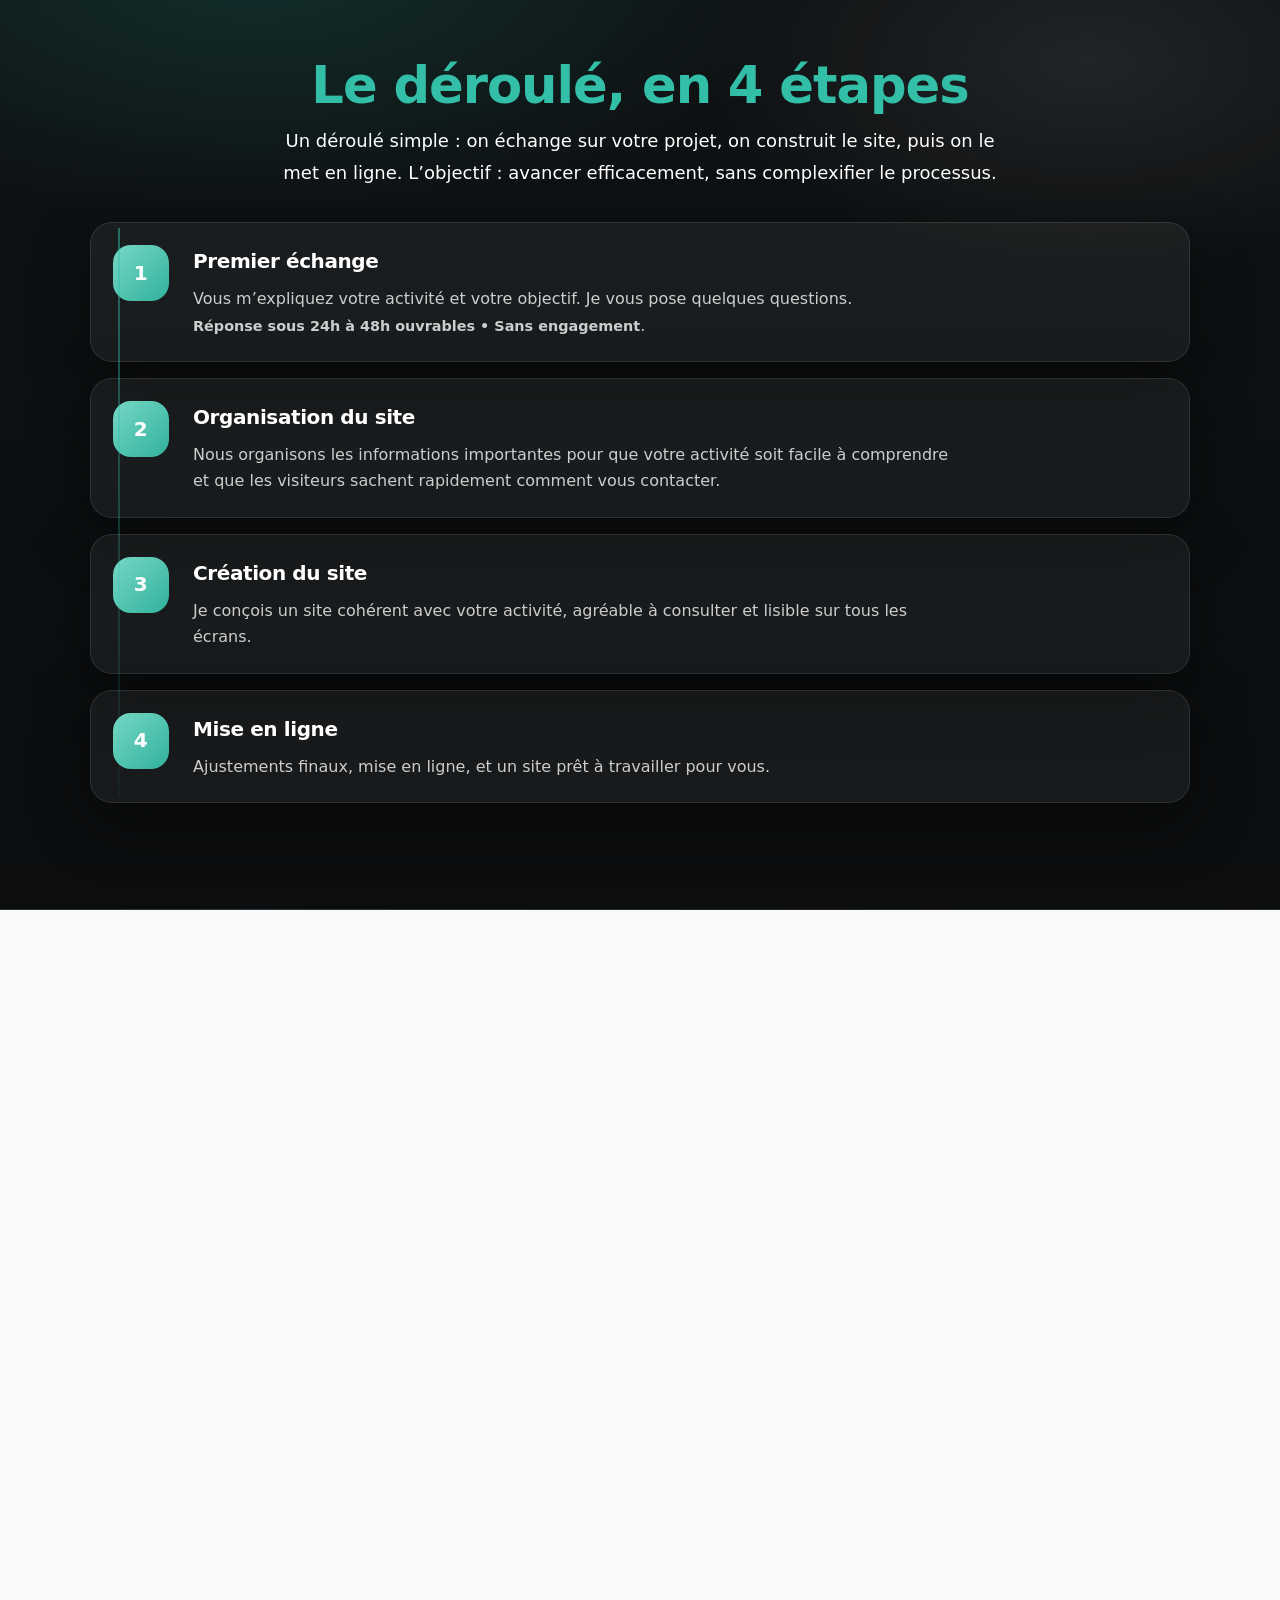
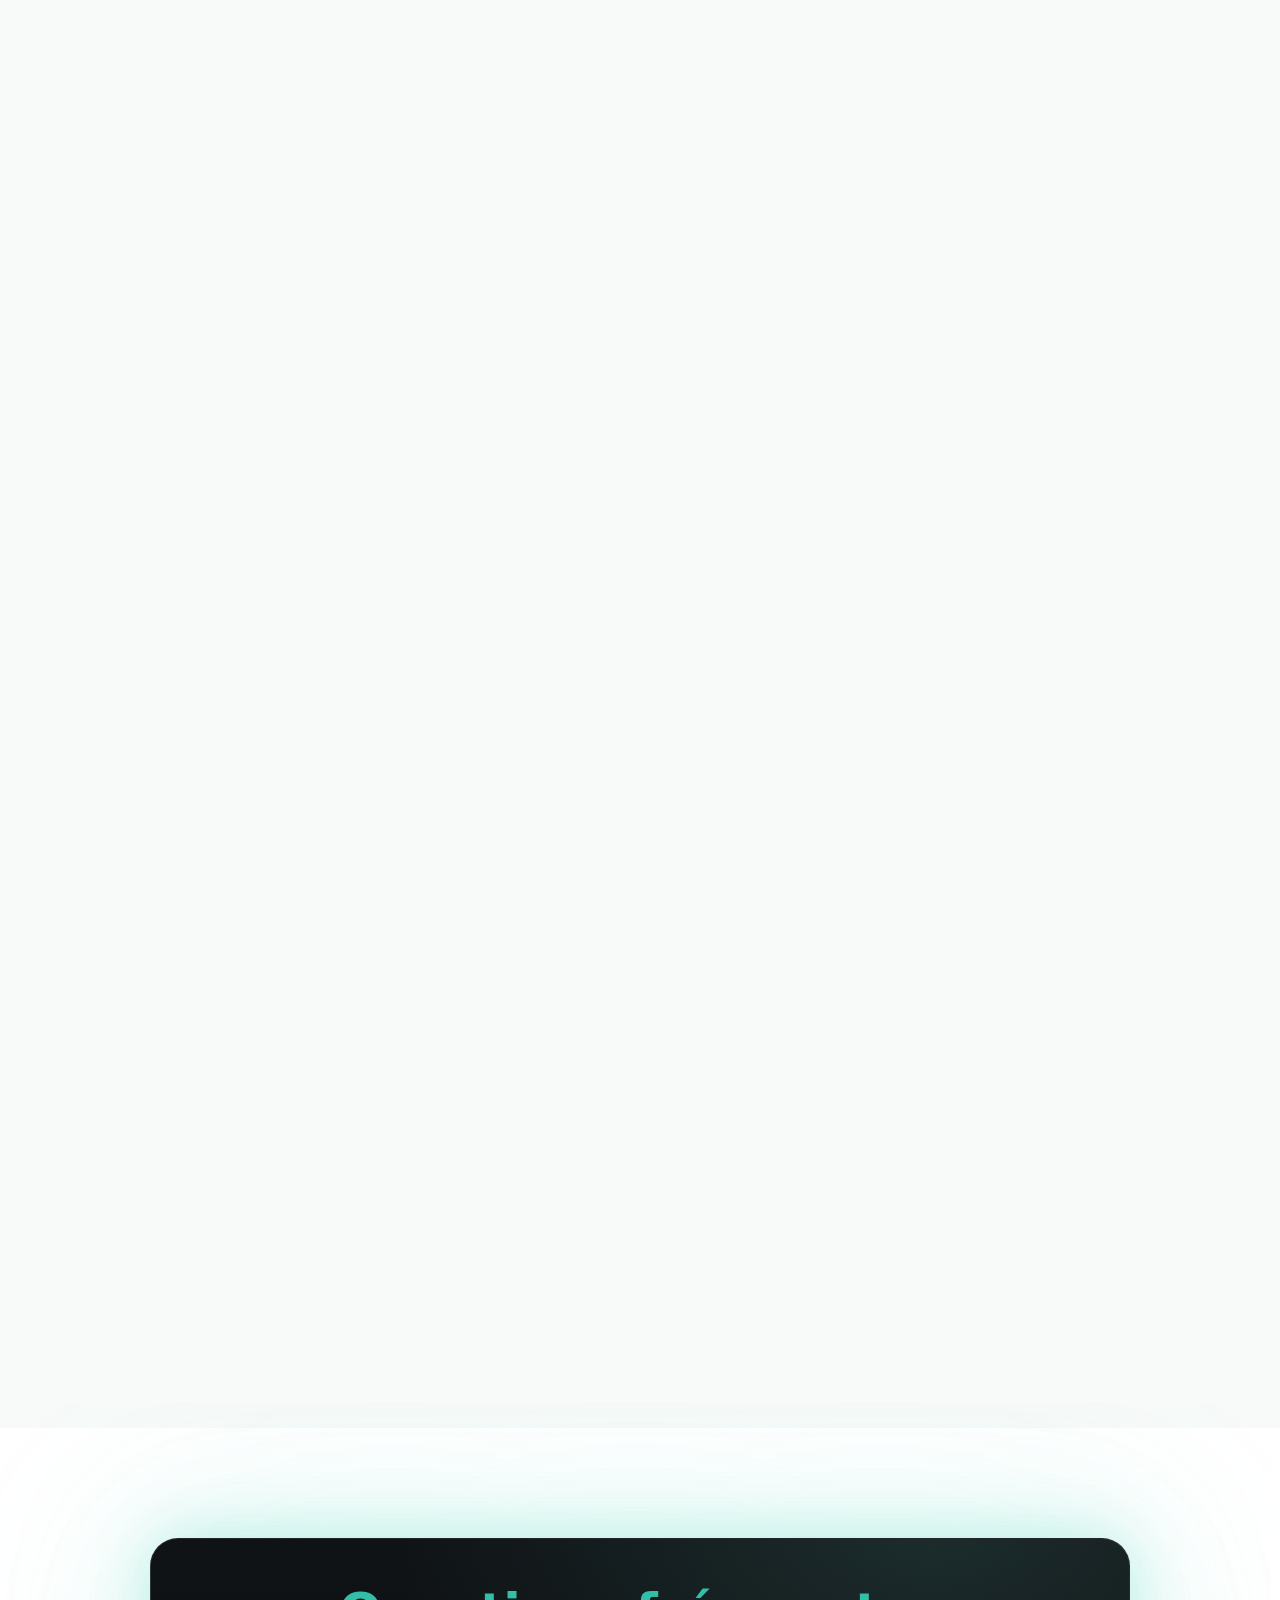
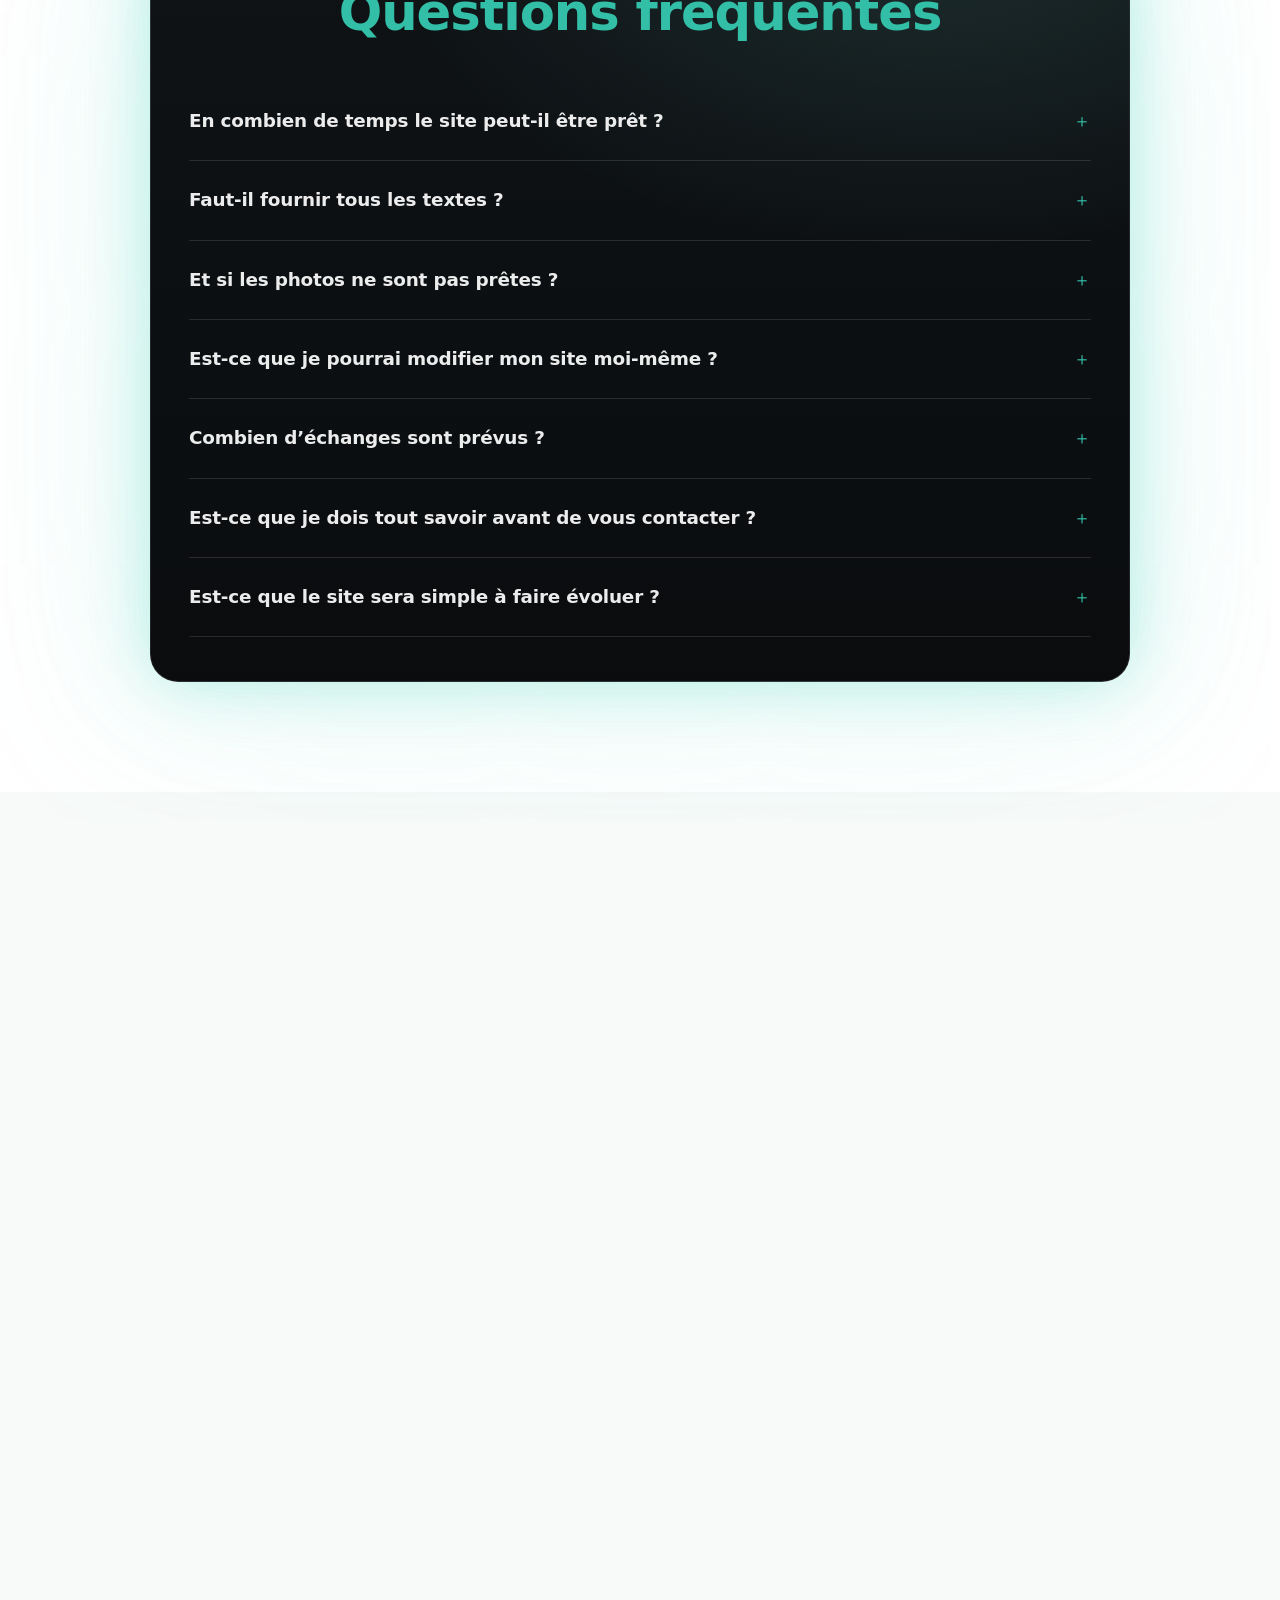
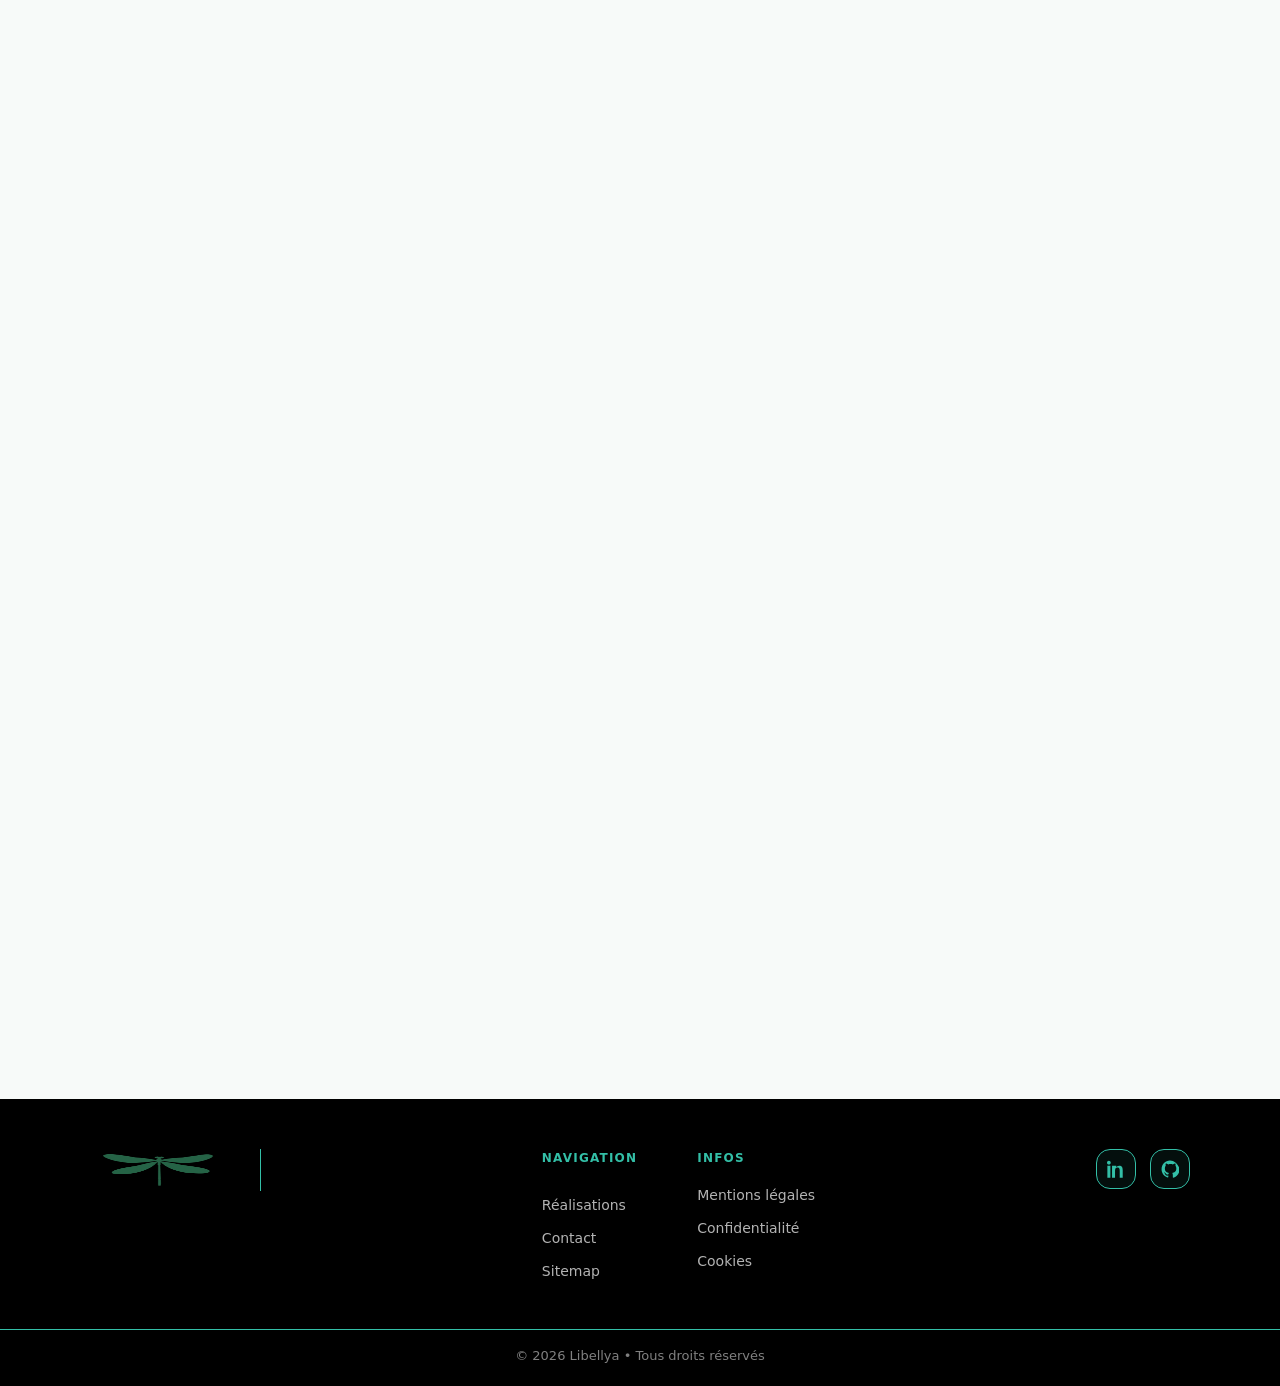
==== commit 554fcfb3: "modification approter sur contenue + formulaire" ====
--- a/index.html
+++ b/index.html
@@ -4,16 +4,41 @@
     <meta charset="UTF-8" />
     <meta name="viewport" content="width=device-width, initial-scale=1.0" />
     <title>
-      Création de sites web efficaces – clairs, rapides, orientés demandes
+      Création de sites web sur mesure | Sites clairs et efficaces pour votre
+      activité
     </title>
     <meta
       name="description"
-      content="Je crée des sites sobres, rapides et orientés conversion pour que vos clients vous contactent facilement. Message clair, mobile impeccable, base SEO propre."
+      content="Création de sites web sur mesure pour les professionnels. Des sites clairs, rapides et faciles à comprendre qui présentent votre activité et facilitent les prises de contact."
     />
     <meta name="robots" content="index, follow" />
 
     <!--styles-->
     <link rel="stylesheet" href="styles/styles.css" />
+
+    <script type="application/ld+json">
+      {
+        "@context": "https://schema.org",
+        "@type": "ProfessionalService",
+        "name": "Libellya",
+        "url": "https://libellya.fr/",
+        "description": "Création de sites web sur mesure pour professionnels, entreprises et indépendants. Des sites clairs, rapides et pensés pour faciliter les prises de contact.",
+        "areaServed": "FR",
+        "serviceType": [
+          "Création de site web sur mesure",
+          "Site vitrine",
+          "Refonte de site web",
+          "Optimisation SEO de base"
+        ],
+        "knowsAbout": [
+          "création de sites web",
+          "site vitrine",
+          "seo local",
+          "optimisation mobile",
+          "web design"
+        ]
+      }
+    </script>
   </head>
 
   <body>
@@ -23,19 +48,25 @@
 
     <!-- MAIN -->
     <main id="main">
+      <h2 class="sr-only">
+        Création de sites web sur mesure pour professionnels, entreprises et
+        indépendants
+      </h2>
+
       <!-- Hero -->
       <section class="hero">
         <div class="container hero__inner">
           <div class="hero__content">
             <p class="kicker">
-              Création de sites web sur mesure • rapides • visibilité locale
+              Création de sites web sur mesure • clairs • pensés pour votre
+              activité
             </p>
 
             <h1 class="hero__title">
               <span class="hero__intro">Un site</span>
               qui
               <span class="hero-words">
-                <span class="word word-1 accent">clarifie votre offre</span>
+                <span class="word word-1 accent">présente votre activité</span>
                 <span class="word word-2 accent">déclenche des contacts</span>
               </span>
             </h1>
@@ -43,8 +74,7 @@
             <p class="lead">
               Pour les professionnels qui veulent un site
               <strong>compréhensible en quelques secondes</strong>, rassurant,
-              et conçu pour
-              <strong>transformer les visites en demandes</strong>.
+              et conçu pour <strong>faciliter les prises de contact</strong>.
             </p>
 
             <div class="hero__cta">
@@ -75,45 +105,48 @@
             <article class="approach">
               <div class="approach__top">
                 <span class="approach__icon" aria-hidden="true">✦</span>
-                <h3>Clarté du message</h3>
+                <h3>Activité clarifiée</h3>
               </div>
               <p class="approach__desc">
-                Votre visiteur comprend en quelques secondes ce que vous faites.
+                Votre visiteur comprend rapidement ce que vous proposez et à qui
+                vous vous adressez.
               </p>
               <ul role="list" class="approach__list">
-                <li>Offre + cible + bénéfice</li>
-                <li>Mots simples, sans jargon</li>
-                <li>Priorités mises en avant</li>
+                <li>L’essentiel visible immédiatement</li>
+                <li>Informations faciles à comprendre</li>
+                <li>Points forts mis en avant</li>
               </ul>
             </article>
 
             <article class="approach">
               <div class="approach__top">
                 <span class="approach__icon" aria-hidden="true">➜</span>
-                <h3>Structure qui guide</h3>
+                <h3>Une navigation simple</h3>
               </div>
               <p class="approach__desc">
-                Un parcours évident : lire → se projeter → avancer.
+                Le site est organisé pour que vos visiteurs trouvent rapidement
+                ce qu’ils cherchent.
               </p>
               <ul role="list" class="approach__list">
-                <li>Sections utiles (preuves, FAQ…)</li>
-                <li>CTA visibles au bon moment</li>
-                <li>Navigation simple</li>
+                <li>Pages bien organisées</li>
+                <li>Boutons de contact visibles</li>
+                <li>Parcours de lecture naturel</li>
               </ul>
             </article>
 
             <article class="approach">
               <div class="approach__top">
                 <span class="approach__icon" aria-hidden="true">⚡</span>
-                <h3>Confort & performance</h3>
+                <h3>Une expérience fluide</h3>
               </div>
               <p class="approach__desc">
-                Un site rapide et agréable — surtout sur mobile.
+                Un site agréable à consulter, lisible sur téléphone comme sur
+                ordinateur.
               </p>
               <ul role="list" class="approach__list">
-                <li>Mobile-first</li>
-                <li>Images optimisées</li>
-                <li>Code propre, stable</li>
+                <li>Consultation confortable sur mobile</li>
+                <li>Pages rapides et fluides</li>
+                <li>Design propre et professionnel</li>
               </ul>
             </article>
           </div>
@@ -132,9 +165,9 @@
           <header class="section__head">
             <h2>Le déroulé, en 4 étapes</h2>
             <p>
-              Simple et efficace : on clarifie, on structure, on construit
-              proprement. Une base solide rapidement, puis on améliore si
-              besoin.
+              Un déroulé simple : on échange sur votre projet, on construit le
+              site, puis on le met en ligne. L’objectif : avancer efficacement,
+              sans complexifier le processus.
             </p>
           </header>
 
@@ -157,10 +190,11 @@
             <li class="steps__item">
               <span class="steps__num">2</span>
               <div>
-                <h3>Structure & message</h3>
+                <h3>Organisation du site</h3>
                 <p>
-                  Je clarifie l’essentiel : offre, bénéfices, preuves, CTA. On
-                  construit un parcours logique.
+                  Nous organisons les informations importantes pour que votre
+                  activité soit facile à comprendre et que les visiteurs sachent
+                  rapidement comment vous contacter.
                 </p>
               </div>
             </li>
@@ -170,8 +204,8 @@
               <div>
                 <h3>Création du site</h3>
                 <p>
-                  Un design sobre, une intégration propre et un site pensé
-                  d’abord pour le mobile. Rapide, stable et durable.
+                  Je conçois un site cohérent avec votre activité, agréable à
+                  consulter et lisible sur tous les écrans.
                 </p>
               </div>
             </li>
@@ -195,13 +229,13 @@
         <div class="container">
           <header class="projects-head">
             <h2>Sites réalisés</h2>
-
             <p>
-              Une sélection de projets conçus pour être compris vite, rassurer,
-              et déclencher des demandes.
+              Quelques projets pour découvrir mon approche, ma façon de
+              travailler, et la manière dont chaque site est pensé en fonction
+              de l’activité.
             </p>
 
-            <a href="realisations.html" class="btn btn--ghost"
+            <a href="realisations.html" class="btn btn--primary"
               >Voir tous les projets</a
             >
           </header>
@@ -212,19 +246,23 @@
               <a
                 href="realisations/louise-nomad-bar-site-web.html"
                 class="project-row__image"
-                style="--bg: url(/assets/realisations/assets-louise-nomad-bar/louise-nomad-bar-site.webp)"
+                style="
+                  --bg: url(/assets/realisations/assets-louise-nomad-bar/louise-nomad-bar-site.webp);
+                "
                 aria-label="Découvrir le projet Louise Nomad Bar"
               ></a>
 
               <div class="project-row__content">
                 <h3>Louise Nomad Bar</h3>
                 <p>
-                  Un site vitrine structuré pour clarifier l’offre, valoriser
-                  l’univers et faciliter les prises de contact.
+                  Un site vitrine conçu pour présenter clairement l’activité,
+                  valoriser l’univers du bar et faciliter les demandes de
+                  réservation.
                 </p>
 
                 <p class="project-focus">
-                  <strong>Focus :</strong> structure, message, conversion.
+                  <strong>Focus :</strong> présentation de l’activité, image de
+                  marque, prise de contact.
                 </p>
 
                 <a
@@ -241,19 +279,22 @@
               <a
                 href="realisations/gite-porte-d-site-web.html"
                 class="project-row__image"
-                style="--bg: url(assets/realisations/assets-gite-porte-d/gite-porte-d-site.webp)"
+                style="
+                  --bg: url(/assets/realisations/assets-gite-porte-d/gite-porte-d-site.webp);
+                "
                 aria-label="Découvrir le projet Gîte Porte D"
               ></a>
 
               <div class="project-row__content">
                 <h3>Gîte Porte D</h3>
                 <p>
-                  Repenser la structure et le message pour améliorer la
-                  compréhension et encourager les réservations.
+                  Un site repensé pour mieux présenter le gîte, rassurer les
+                  visiteurs et faciliter les réservations.
                 </p>
 
                 <p class="project-focus">
-                  <strong>Focus :</strong> UX, SEO local, performance.
+                  <strong>Focus :</strong> expérience visiteur, visibilité
+                  locale, réservation facilitée.
                 </p>
 
                 <a
@@ -268,6 +309,27 @@
         </div>
       </section>
 
+      <!-- Bloc SEO -->
+      <section class="section section--seo-dark reveal">
+        <div class="container">
+          <header class="section__head">
+            <h2>Création de sites web sur mesure</h2>
+            <p>
+              Votre site web est souvent la première impression que l’on se fait
+              de votre activité. Il ne doit pas seulement être joli : il doit
+              aussi donner confiance, mettre en valeur ce que vous faites et
+              donner envie de vous contacter.
+            </p>
+            <p>
+              Chaque projet est pensé sur mesure, avec une attention
+              particulière portée à la clarté, au design, à l’expérience
+              utilisateur et à la visibilité, pour créer un site professionnel,
+              agréable à parcourir et réellement utile pour votre activité.
+            </p>
+          </header>
+        </div>
+      </section>
+
       <!-- Temoignage -->
       <section id="temoignage" class="section section--quote reveal">
         <div class="container quote">
@@ -277,11 +339,13 @@
             <strong>Fabien R.</strong>,
             <span class="muted">Louise Nomad Bar</span>
           </p>
-
           <blockquote class="quote__text">
-            <strong>Simple, beau, efficace, rapide et dynamique.</strong>
-            Je vous recommande <strong>Libellya</strong>. Mon site charge vite
-            et met en valeur mon activité dès les premières secondes.
+            Depuis la mise en ligne du site,
+            <strong>j’ai gagné en visibilité</strong> et
+            <strong>les demandes de devis ont vraiment augmenté</strong>. Il
+            permet à de futurs mariés de découvrir mon univers autrement que via
+            Mariages.net.
+            <strong>C’est devenu un vrai support pour mon activité.</strong>
           </blockquote>
 
           <!--
@@ -318,10 +382,10 @@
                 <div class="faq-content">
                   <p>
                     Une base de contenu est nécessaire pour démarrer. Je vous
-                    accompagne pour structurer, clarifier et optimiser les
-                    textes afin qu’ils soient efficaces et adaptés au
-                    référencement. La rédaction complète peut faire l’objet
-                    d’une prestation dédiée si besoin.
+                    accompagne surtout pour organiser et présenter ces
+                    informations dans le site afin qu’elles soient claires et
+                    faciles à comprendre. Si besoin, la rédaction complète peut
+                    faire l’objet d’une prestation séparée.
                   </p>
                 </div>
               </details>
@@ -343,11 +407,10 @@
                 </summary>
                 <div class="faq-content">
                   <p>
-                    Le site est développé sur mesure, sans CMS, pour privilégier
-                    la rapidité, la stabilité et la performance. Les évolutions
-                    et ajustements sont pris en charge directement afin de
-                    garantir une cohérence et une qualité constante dans le
-                    temps.
+                    Le site est développé sur mesure afin de garantir une
+                    navigation fluide et une grande stabilité. Les évolutions et
+                    ajustements sont réalisés directement afin de conserver une
+                    cohérence et une qualité constante dans le temps.
                   </p>
                 </div>
               </details>
@@ -356,9 +419,9 @@
                 <summary>Combien d’échanges sont prévus ?</summary>
                 <div class="faq-content">
                   <p>
-                    On valide étape par étape (structure, contenu, design, mise
-                    en ligne). Le but : avancer vite, sans y passer des
-                    semaines.
+                    On valide étape par étape (organisation, design,
+                    ajustements, mise en ligne). Le but : avancer vite, sans y
+                    passer des semaines.
                   </p>
                 </div>
               </details>
@@ -401,53 +464,312 @@
           <header class="section__head">
             <h2>Parlons de votre projet</h2>
             <p>
-              Décrivez votre besoin en quelques mots, et avançons à partir de
-              là.
+              Que votre besoin soit précis ou encore en réflexion, vous pouvez
+              m’écrire ici.
             </p>
           </header>
 
           <div class="contact">
             <div class="form form--embed" aria-label="Formulaire de contact">
               <div class="embed-placeholder">
-                <p class="muted">(Ici : votre formulaire Brevo intégré)</p>
+               <!-- Begin Brevo Form -->
+<!-- START - We recommend to place the below code in head tag of your website html  -->
+<style>
+  @font-face {
+    font-display: block;
+    font-family: Roboto;
+    src: url(https://assets.brevo.com/font/Roboto/Latin/normal/normal/7529907e9eaf8ebb5220c5f9850e3811.woff2) format("woff2"), url(https://assets.brevo.com/font/Roboto/Latin/normal/normal/25c678feafdc175a70922a116c9be3e7.woff) format("woff")
+  }
+
+  @font-face {
+    font-display: fallback;
+    font-family: Roboto;
+    font-weight: 600;
+    src: url(https://assets.brevo.com/font/Roboto/Latin/medium/normal/6e9caeeafb1f3491be3e32744bc30440.woff2) format("woff2"), url(https://assets.brevo.com/font/Roboto/Latin/medium/normal/71501f0d8d5aa95960f6475d5487d4c2.woff) format("woff")
+  }
+
+  @font-face {
+    font-display: fallback;
+    font-family: Roboto;
+    font-weight: 700;
+    src: url(https://assets.brevo.com/font/Roboto/Latin/bold/normal/3ef7cf158f310cf752d5ad08cd0e7e60.woff2) format("woff2"), url(https://assets.brevo.com/font/Roboto/Latin/bold/normal/ece3a1d82f18b60bcce0211725c476aa.woff) format("woff")
+  }
+
+  #sib-container input:-ms-input-placeholder {
+    text-align: left;
+    font-family: Helvetica, sans-serif;
+    color: #5f6f6b;
+  }
+
+  #sib-container input::placeholder {
+    text-align: left;
+    font-family: Helvetica, sans-serif;
+    color: #5f6f6b;
+  }
+
+  #sib-container textarea::placeholder {
+    text-align: left;
+    font-family: Helvetica, sans-serif;
+    color: #5f6f6b;
+  }
+
+  #sib-container a {
+    text-decoration: underline;
+    color: #9cd1ca;
+  }
+</style>
+<link rel="stylesheet" href="https://sibforms.com/forms/end-form/build/sib-styles.css">
+<!--  END - We recommend to place the above code in head tag of your website html -->
+
+<!-- START - We recommend to place the below code where you want the form in your website html  -->
+<div class="sib-form" style="text-align: center;
+         background-color: transparent;                                 ">
+  <div id="sib-form-container" class="sib-form-container">
+    <div id="error-message" class="sib-form-message-panel" style="font-size:16px; text-align:left; font-family:Helvetica, sans-serif; color:#661d1d; background-color:#ffeded; border-radius:3px; border-color:#ff4949;max-width:540px;">
+      <div class="sib-form-message-panel__text sib-form-message-panel__text--center">
+        <svg viewBox="0 0 512 512" class="sib-icon sib-notification__icon">
+          <path d="M256 40c118.621 0 216 96.075 216 216 0 119.291-96.61 216-216 216-119.244 0-216-96.562-216-216 0-119.203 96.602-216 216-216m0-32C119.043 8 8 119.083 8 256c0 136.997 111.043 248 248 248s248-111.003 248-248C504 119.083 392.957 8 256 8zm-11.49 120h22.979c6.823 0 12.274 5.682 11.99 12.5l-7 168c-.268 6.428-5.556 11.5-11.99 11.5h-8.979c-6.433 0-11.722-5.073-11.99-11.5l-7-168c-.283-6.818 5.167-12.5 11.99-12.5zM256 340c-15.464 0-28 12.536-28 28s12.536 28 28 28 28-12.536 28-28-12.536-28-28-28z" />
+        </svg>
+        <span class="sib-form-message-panel__inner-text">
+                          Une erreur est survenue. Merci de réessayer dans un instant.
+                      </span>
+      </div>
+    </div>
+    <div></div>
+    <div id="success-message" class="sib-form-message-panel" style="font-size:16px; text-align:left; font-family:Helvetica, sans-serif; color:#085229; background-color:#e7faf0; border-radius:3px; border-color:#13ce66;max-width:540px;">
+      <div class="sib-form-message-panel__text sib-form-message-panel__text--center">
+        <svg viewBox="0 0 512 512" class="sib-icon sib-notification__icon">
+          <path d="M256 8C119.033 8 8 119.033 8 256s111.033 248 248 248 248-111.033 248-248S392.967 8 256 8zm0 464c-118.664 0-216-96.055-216-216 0-118.663 96.055-216 216-216 118.664 0 216 96.055 216 216 0 118.663-96.055 216-216 216zm141.63-274.961L217.15 376.071c-4.705 4.667-12.303 4.637-16.97-.068l-85.878-86.572c-4.667-4.705-4.637-12.303.068-16.97l8.52-8.451c4.705-4.667 12.303-4.637 16.97.068l68.976 69.533 163.441-162.13c4.705-4.667 12.303-4.637 16.97.068l8.451 8.52c4.668 4.705 4.637 12.303-.068 16.97z" />
+        </svg>
+        <span class="sib-form-message-panel__inner-text">
+                          Votre message a bien été envoyé.
+                      </span>
+      </div>
+    </div>
+    <div></div>
+    <div id="sib-container" class="sib-container--large sib-container--vertical" style="text-align:center; background-color:rgba(216,239,236,1); max-width:540px; border-radius:25px; border-width:2px; border-color:#77c4b6; border-style:solid; direction:ltr">
+      <form id="sib-form" method="POST" action="https://2252d02f.sibforms.com/serve/[base64]" data-type="subscription">
+        <div style="padding: 8px 0;">
+          <div class="sib-input sib-form-block">
+            <div class="form__entry entry_block">
+              <div class="form__label-row ">
+
+                <div class="entry__field">
+                  <input class="input " maxlength="200" type="text" id="NOM" name="NOM" autocomplete="off" placeholder="Nom" />
+                </div>
+              </div>
+
+              <label class="entry__error entry__error--primary" style="font-size:16px; text-align:left; font-family:Helvetica, sans-serif; color:#661d1d; background-color:#ffeded; border-radius:3px; border-color:#ff4949;">
+              </label>
+            </div>
+          </div>
+        </div>
+        <div style="padding: 8px 0;">
+          <div class="sib-input sib-form-block">
+            <div class="form__entry entry_block">
+              <div class="form__label-row ">
+
+                <div class="entry__field">
+                  <input class="input " maxlength="200" type="text" id="PRENOM" name="PRENOM" autocomplete="off" placeholder="Prénom*" data-required="true" required />
+                </div>
+              </div>
+
+              <label class="entry__error entry__error--primary" style="font-size:16px; text-align:left; font-family:Helvetica, sans-serif; color:#661d1d; background-color:#ffeded; border-radius:3px; border-color:#ff4949;">
+              </label>
+            </div>
+          </div>
+        </div>
+        <div style="padding: 8px 0;">
+          <div class="sib-input sib-form-block">
+            <div class="form__entry entry_block">
+              <div class="form__label-row ">
+
+                <div class="entry__field">
+                  <input class="input " type="text" id="EMAIL" name="EMAIL" autocomplete="off" placeholder="Email*" data-required="true" required />
+                </div>
+              </div>
+
+              <label class="entry__error entry__error--primary" style="font-size:16px; text-align:left; font-family:Helvetica, sans-serif; color:#661d1d; background-color:#ffeded; border-radius:3px; border-color:#ff4949;">
+              </label>
+            </div>
+          </div>
+        </div>
+        <div style="padding: 8px 0;">
+          <div class="sib-input sib-form-block">
+            <div class="form__entry entry_block">
+              <div class="form__label-row ">
+                <div class="entry__field">
+                  <input maxlength="200" type="text" data-numeric="true" class="input " id="TELEPHONE" name="TELEPHONE" autocomplete="off" placeholder="Téléphone" />
+                </div>
+              </div>
+              <label class="entry__error entry__error--primary" style="font-size:16px; text-align:left; font-family:Helvetica, sans-serif; color:#661d1d; background-color:#ffeded; border-radius:3px; border-color:#ff4949;">
+              </label>
+            </div>
+          </div>
+        </div>
+        <div style="padding: 8px 0;">
+          <div class="sib-select sib-form-block" data-required="true">
+            <div class="form__entry entry_block">
+              <div class="form__label-row ">
+                <label class="entry__label" style="font-weight: 500; text-align:left; font-size:16px; text-align:left; font-family:Futura, sans-serif; color:#33bfa7;" for="SUJET" data-required="*">Par quoi souhaitez-vous commencer ?</label>
+                <div class="entry__field">
+                  <select class="input" id="SUJET" name="SUJET" data-required="true">
+                     <option value="" disabled selected hidden>Choisissez votre besoin</option>
+
+                    <option class="sib-menu__item" value="1">
+                      Créer un site
+                    </option>
+                    <option class="sib-menu__item" value="6">
+                      Moderniser mon site
+                    </option>
+                    <option class="sib-menu__item" value="7">
+                      Améliorer ma visibilité
+                    </option>
+                    <option class="sib-menu__item" value="8">
+                      En discuter, je ne sais pas encore
+                    </option>
+                  </select>
+                </div>
+              </div>
+              <label class="entry__error entry__error--primary" style="font-size:16px; text-align:left; font-family:Helvetica, sans-serif; color:#661d1d; background-color:#ffeded; border-radius:3px; border-color:#ff4949;">
+              </label>
+            </div>
+          </div>
+        </div>
+        <div style="padding: 8px 0;">
+          <div class="sib-input sib-form-block">
+            <div class="form__entry entry_block">
+              <div class="form__label-row ">
+
+                <div class="entry__field">
+                  <textarea rows="2" class="input " maxlength="500" id="MESSAGE" name="MESSAGE" autocomplete="off" placeholder="Message"></textarea>
+                </div>
+              </div>
+
+              <label class="entry__error entry__error--primary" style="font-size:16px; text-align:left; font-family:Helvetica, sans-serif; color:#661d1d; background-color:#ffeded; border-radius:3px; border-color:#ff4949;">
+              </label>
+            </div>
+          </div>
+        </div>
+        <div style="padding: 8px 0;">
+          <div class="sib-form-block" style="text-align: center">
+            <button class="sib-form-block__button sib-form-block__button-with-loader" style="font-size:16px; text-align:center; font-weight:700; font-family:&quot;Trebuchet MS&quot;, sans-serif; color:#FFFFFF; background-color:#33bfa7; border-radius:20px; border-width:0px;" form="sib-form" type="submit">
+              <svg class="icon clickable__icon progress-indicator__icon sib-hide-loader-icon" viewBox="0 0 512 512" style="">
+                <path d="M460.116 373.846l-20.823-12.022c-5.541-3.199-7.54-10.159-4.663-15.874 30.137-59.886 28.343-131.652-5.386-189.946-33.641-58.394-94.896-95.833-161.827-99.676C261.028 55.961 256 50.751 256 44.352V20.309c0-6.904 5.808-12.337 12.703-11.982 83.556 4.306 160.163 50.864 202.11 123.677 42.063 72.696 44.079 162.316 6.031 236.832-3.14 6.148-10.75 8.461-16.728 5.01z" />
+              </svg>
+              Envoyer
+            </button>
+          </div>
+        </div>
+
+        <input type="text" name="email_address_check" value="" class="input--hidden">
+        <input type="hidden" name="locale" value="fr">
+      </form>
+    </div>
+  </div>
+</div>
+<!-- END - We recommend to place the above code where you want the form in your website html  -->
+
+<!-- START - We recommend to place the below code in footer or bottom of your website html  -->
+<script>
+  window.REQUIRED_CODE_ERROR_MESSAGE = 'Veuillez choisir un code pays';
+  window.LOCALE = 'fr';
+  window.EMAIL_INVALID_MESSAGE = window.SMS_INVALID_MESSAGE = "Certaines informations semblent incorrectes. Merci de vérifier les champs puis de réessayer.";
+
+  window.REQUIRED_ERROR_MESSAGE = "Merci de renseigner ce champ. ";
+
+  window.GENERIC_INVALID_MESSAGE = "Certaines informations semblent incorrectes. Merci de vérifier les champs puis de réessayer.";
+
+  window.INVALID_NUMBER = "Certaines informations semblent incorrectes. Merci de vérifier les champs puis de réessayer.";
+
+
+
+  window.translation = {
+    common: {
+      selectedList: '{quantity} liste sélectionnée',
+      selectedLists: '{quantity} listes sélectionnées',
+      selectedOption: '{quantity} sélectionné',
+      selectedOptions: '{quantity} sélectionnés',
+    }
+  };
+
+  var AUTOHIDE = Boolean(0);
+</script>
+
+<script defer src="https://sibforms.com/forms/end-form/build/main.js"></script>
+
+
+<!-- END - We recommend to place the above code in footer or bottom of your website html  -->
+<!-- End Brevo Form -->
               </div>
             </div>
 
             <aside class="aside">
-              <h3>Option : échange rapide</h3>
+              <h3>Un échange rapide, si vous le souhaitez</h3>
               <p class="muted">
-                Si vous préférez, un appel court peut débloquer beaucoup de
-                choses : on clarifie votre offre, votre message et la prochaine
-                étape.
+                Un appel court permet souvent de mieux cerner votre besoin et de
+                voir comment organiser votre futur site. <br />
                 <strong>Sans engagement.</strong>
               </p>
 
               <div class="aside__points">
                 <ul class="list" role="list">
-                  <li><strong>Offre :</strong> pour qui, quoi, bénéfice</li>
                   <li>
-                    <strong>Message :</strong> ce qui doit être compris en 5
-                    secondes
+                    <strong>Votre activité :</strong> ce que vous proposez et ce
+                    qui vous distingue
                   </li>
                   <li>
-                    <strong>Parcours :</strong> comment guider vers la prise de
-                    contact
+                    <strong>Vos besoins :</strong> ce que votre futur site devra
+                    montrer en priorité
+                  </li>
+                  <li>
+                    <strong>La prise de contact :</strong> la solution la plus
+                    simple à mettre en place selon votre activité
                   </li>
                 </ul>
               </div>
 
-              <a
-                class="btn btn--primary"
-                href="https://meet.brevo.com/libellya"
-                target="_blank"
-                rel="noopener"
-              >
-                Réserver un créneau
-              </a>
+              <div class="aside__cta">
+                <a
+                  class="rdv-pill"
+                  href="https://meet.brevo.com/libellya"
+                  target="_blank"
+                  rel="noopener"
+                  aria-label="Réserver un rendez-vous"
+                >
+                  <span class="rdv-pill__icon-wrap" aria-hidden="true">
+                    <svg class="rdv-pill__icon" viewBox="0 0 64 64" fill="none">
+                      <rect
+                        x="14"
+                        y="16"
+                        width="36"
+                        height="32"
+                        rx="10"
+                        stroke="currentColor"
+                        stroke-width="3.8"
+                      />
+                      <path
+                        d="M24 10v10M40 10v10M14 24h36"
+                        stroke="currentColor"
+                        stroke-width="3.8"
+                        stroke-linecap="round"
+                      />
+                      <circle cx="24" cy="33" r="2.4" fill="currentColor" />
+                      <circle cx="32" cy="33" r="2.4" fill="currentColor" />
+                      <circle cx="40" cy="33" r="2.4" fill="currentColor" />
+                      <circle cx="24" cy="41" r="2.4" fill="currentColor" />
+                      <circle cx="32" cy="41" r="2.4" fill="currentColor" />
+                      <circle cx="40" cy="41" r="2.4" fill="currentColor" />
+                    </svg>
+                  </span>
+
+                  <span class="rdv-pill__text">Réserver un appel</span>
+                </a>
+              </div>
 
               <p class="form__note">
-                15–20 min suffisent souvent • Si aucun créneau ne convient,
-                envoyez un message.
+                15–20 min suffisent souvent.<br />
+                Si aucun créneau ne convient, envoyez un message.
               </p>
             </aside>
           </div>
--- a/styles/styles.css
+++ b/styles/styles.css
@@ -153,7 +153,7 @@
   margin: 0 0 14px;
   font-size: var(--fs-h2);
   line-height: 1.15;
-  font-weight: 900;
+  font-weight: 700;
   color: var(--mint-700);
 }
 
@@ -181,7 +181,9 @@
   gap: 10px;
   border-radius: 14px;
   padding: 12px 16px;
-  font-weight: 800;
+  font-weight: 600;
+  font-size: 15px;
+  letter-spacing: 0.01em;
   border: 1px solid transparent;
   cursor: pointer;
   text-decoration: none !important;
@@ -197,12 +199,12 @@
 }
 
 .btn--primary {
+  background: var(--mint-700);
+  color: #fff;
+}
+.btn--primary:hover {
   background: var(--mint-600);
-  color: #071f1a;
-  box-shadow: 0 14px 30px rgba(51, 191, 167, 0.22);
-}
-.btn--primary:hover {
-  background: var(--mint-700);
+  color: #000;
 }
 
 .btn--ghost {
@@ -218,7 +220,7 @@
 .btn--sm {
   padding: 10px 14px;
   border-radius: 999px;
-  font-weight: 900;
+  font-weight: 600;
 }
 
 /* =========================
@@ -255,7 +257,7 @@
   display: inline-flex;
   align-items: center;
   gap: 12px;
-  font-weight: 900;
+  font-weight: 600;
   transition: transform 0.2s ease;
 }
 .logo:hover {
@@ -318,21 +320,21 @@
 .nav a,
 .nav__dropbtn {
   font: inherit;
-  font-weight: 850;
-  font-size: 14px;
+  font-weight: 600;
+  font-size: 16px;
   letter-spacing: 0.02em;
-  color: var(--muted);
+  color: black;
   padding: 10px 10px;
   border-radius: 12px;
   transition:
-    background 0.15s ease,
+    background 0.55s ease,
     color 0.15s ease;
 }
 
 .nav a:hover,
 .nav__dropbtn:hover {
-  color: var(--text);
-  background: rgba(123, 225, 206, 0.14);
+  color: var(--mint-600);
+  background: rgba(249, 249, 249, 0.14);
 }
 
 /* Dropdown */
@@ -395,12 +397,12 @@
   padding: 10px 12px;
   border-radius: 12px;
   color: var(--text);
-  font-weight: 800;
+  font-weight: 600;
   transition: background 0.15s ease;
 }
 
 .nav__dropdown-content a:hover {
-  background: rgba(123, 225, 206, 0.16);
+  background: rgba(11, 179, 148, 0.16);
 }
 
 /* Burger  */
@@ -409,8 +411,8 @@
   border: 1px solid var(--border);
   background: var(--surface);
   border-radius: 999px;
-  padding: 14px 18px; /* plus large */
-  min-height: 46px; /* cible tactile */
+  padding: 14px 18px;
+  min-height: 46px;
   cursor: pointer;
   transition:
     background 0.15s ease,
@@ -458,7 +460,7 @@
   border: 1px solid var(--border);
   border-radius: 14px;
   background: var(--surface);
-  font-weight: 900;
+  font-weight: 600;
   color: var(--text);
 }
 
@@ -512,7 +514,7 @@
   .menu__inner a,
   .menu__inner .nav__dropbtn {
     font-size: 16px;
-    font-weight: 900;
+    font-weight: 600;
     line-height: 1.3;
   }
 }
@@ -585,47 +587,42 @@
   display: inline-block;
   max-width: 100%;
   white-space: normal;
-  color: rgba(255, 255, 255, 0.92);
+  color: #fff;
   background: rgba(255, 255, 255, 0.08);
   border: 1px solid rgba(255, 255, 255, 0.14);
   padding: 8px 12px;
   border-radius: 999px;
-  font-weight: 900;
+  font-weight: 650;
   font-size: 13px;
   margin-bottom: 24px;
 }
 
+/* titre */
 .hero__title {
   margin: 34px 0 20px;
   font-size: clamp(34px, 4.5vw, 54px);
   line-height: 1.08;
-  font-weight: 950;
+  font-weight: 850;
   letter-spacing: -0.02em;
   text-wrap: balance;
+  text-align: center;
+  font-weight: 700;
 }
 
 .hero__intro {
   font-family: 'Bebas Neue', sans-serif;
-  font-weight: 400;
+  font-weight: 500;
   text-transform: uppercase;
   font-size: clamp(44px, 6.4vw, 76px);
   line-height: 0.9;
-  letter-spacing: 0.04em;
+  letter-spacing: 0;
   display: inline-block;
-  margin-right: 0.1em;
+  margin-right: 0.08em;
 }
 
 .hero__title .accent {
   color: var(--mint-600);
 }
-
-.hero__title .accent-alt {
-  font-style: italic;
-  opacity: 0.95;
-}
-/* =========================
-   Animation H1 (cross-fade)
-   ========================= */
 
 .hero-words {
   position: relative;
@@ -633,31 +630,31 @@
   vertical-align: baseline;
 }
 
-/* réserve la place dans le flux (évite les sauts / décalages) */
 .hero-words::before {
-  content: 'déclenche des contacts'; /* la plus longue */
+  content: 'déclenche des contacts';
   visibility: hidden;
   white-space: nowrap;
 }
 
-/* couche animée */
 .hero-words .word {
   position: absolute;
   left: 0;
   top: 0;
   white-space: nowrap;
   opacity: 0;
-  color: var(--mint-600); /* ✅ les 2 en vert */
+  color: var(--mint-600);
   animation: wordFade 6s ease-in-out infinite;
   will-change: opacity, transform;
 }
 
-/* timing */
 .hero-words .word-1 {
   animation-delay: 0s;
-}
+  font-weight: 800;
+}
+
 .hero-words .word-2 {
   animation-delay: 3s;
+  font-weight: 800;
 }
 
 @keyframes wordFade {
@@ -681,14 +678,12 @@
     opacity: 0;
   }
 }
-/*fin animation titre*/
 
 .lead {
-  margin: 0 auto 38px;
-  color: rgba(255, 255, 255, 0.78);
+  margin: 18px auto 32px;
+  color: #fff;
   font-size: var(--fs-lead);
   max-width: 66ch;
-  margin-top: 22px;
 }
 
 .hero__cta {
@@ -701,11 +696,13 @@
 /* CTA adaptés au dark */
 .hero .btn--primary {
   background: var(--mint-600);
-  color: #07231e;
+  color: #ffffff;
   box-shadow: 0 18px 42px rgba(0, 0, 0, 0.35);
 }
+
 .hero .btn--primary:hover {
-  background: var(--mint-700);
+  background: rgb(255, 255, 255);
+  color: var(--mint-600);
 }
 
 .hero .btn--ghost {
@@ -713,100 +710,54 @@
   border-color: rgba(255, 255, 255, 0.16);
   color: #fff;
 }
+
 .hero .btn--ghost:hover {
-  background: rgba(255, 255, 255, 0.1);
   border-color: rgba(255, 255, 255, 0.22);
+  color: var(--mint-600);
 }
 
 /* Responsive hero */
 @media (max-width: 768px) {
+  .kicker {
+    font-size: 12px;
+    font-weight: 500;
+    letter-spacing: 0.02em;
+  }
   .hero {
     padding: 90px 0 70px;
   }
 
   .hero__title {
-    margin-top: 28px;
-    text-align: center;
-    font-size: clamp(30px, 10vw, 46px);
-    line-height: 1.05;
-    line-height: 0.98;
+    margin: 28px 0 0;
+    letter-spacing: -0.01em;
   }
 
   .hero__intro {
-    display: inline-block;
-    margin-right: 0.12em;
-    margin-bottom: 0;
+    font-size: clamp(34px, 11vw, 56px);
+    line-height: 0.9;
+  }
+
+  .hero-words {
+    margin-top: 12px;
+    min-height: 2.5em;
+    font-size: clamp(24px, 7.5vw, 34px);
+    line-height: 1;
+  }
+
+  .hero-words .word {
+    white-space: nowrap;
+    max-width: none;
+    font-size: clamp(22px, 6.8vw, 34px);
   }
 
   .lead {
-    margin-bottom: 28px;
-    font-size: 17px;
-  }
-
-  .hero-words {
-    display: block;
-    width: 100%;
-    text-align: center;
-  }
-
-  .hero-words::before {
-    content: 'déclenche des contacts';
-    visibility: hidden;
-    display: block;
-    white-space: normal;
-    max-width: 14ch;
-    margin: 0 auto;
-    line-height: 1.02;
-    font-size: clamp(26px, 9vw, 40px);
-  }
-
-  .hero-words .word {
-    position: absolute;
-    top: 0;
-    left: 50%;
-    white-space: normal;
-    text-align: center;
-    font-size: clamp(26px, 9vw, 40px);
-    line-height: 1.02;
-    max-width: 14ch;
-    transform: translateX(-50%);
-    animation: wordFadeMobile 6s ease-in-out infinite;
-  }
-
-  .hero-words .word-1 {
-    animation-delay: 0s;
-  }
-
-  .hero-words .word-2 {
-    animation-delay: 3s;
-  }
-}
-
-@keyframes wordFadeMobile {
-  0% {
-    opacity: 0;
-    transform: translateX(-50%) translateY(6px);
-  }
-  12% {
-    opacity: 1;
-    transform: translateX(-50%) translateY(0);
-  }
-  42% {
-    opacity: 1;
-    transform: translateX(-50%) translateY(0);
-  }
-  54% {
-    opacity: 0;
-    transform: translateX(-50%) translateY(-6px);
-  }
-  100% {
-    opacity: 0;
-    transform: translateX(-50%) translateY(-6px);
-  }
-}
-
+    margin: -2px auto 24px;
+    font-size: 16px;
+    line-height: 1.45;
+  }
+}
 /* =========================
-   08 — PILIERS (nouvelle section)
+   08 — PILIERS 
    ========================= */
 
 .approach {
@@ -824,7 +775,7 @@
   margin: 0 0 12px;
   padding: 8px 12px;
   border-radius: 999px;
-  font-weight: 900;
+  font-weight: 700;
   font-size: 12px;
   letter-spacing: 0.08em;
   text-transform: uppercase;
@@ -974,18 +925,18 @@
 }
 
 .section--dark .section__head h2 {
-  margin: 0 0 14px;
-  font-size: var(--fs-h2);
-  line-height: 1.15;
-  font-weight: 900;
-  letter-spacing: -0.01em;
+  margin: 0 0 12px;
+  font-size: clamp(30px, 4vw, 52px);
+  line-height: 1.08;
+  letter-spacing: -0.02em;
   color: var(--mint-600);
+  text-wrap: balance;
 }
 
 .section--dark .section__head p {
   margin: 0 auto;
   max-width: 65ch;
-  color: rgba(255, 255, 255, 0.78);
+  color: #fff;
   font-size: clamp(16px, 1.7vw, 18px);
   line-height: 1.75;
   text-align: center;
@@ -1039,21 +990,21 @@
   border-radius: 18px;
   display: grid;
   place-items: center;
-  font-weight: 950;
-  font-size: 15px;
+  font-weight: 600;
+  font-size: 20px;
   letter-spacing: 0.04em;
-  color: #0b0d0f;
+  color: #fff;
   background: linear-gradient(
     135deg,
     rgba(123, 225, 206, 0.95),
     rgba(51, 191, 167, 0.92)
   );
-  box-shadow: 0 14px 30px rgba(30, 160, 138, 0.25);
+  box-shadow: none;
 }
 
 .steps__item h3 {
   margin: 0 0 8px;
-  font-size: var(--fs-h3);
+  font-size: 20px;
   letter-spacing: -0.02em;
   color: #fff;
 }
@@ -1099,126 +1050,11 @@
 /* =========================
    10 — REALISATIONS
    ========================= */
-.section--realisations {
-  padding: 96px 0 48px;
-  background: #fff;
-}
-
-.projects-intro {
-  max-width: 1100px;
-  margin: 0 auto 44px;
-  text-align: center;
-}
-
-.projects-intro h2 {
-  margin: 0 0 14px;
-  font-size: var(--fs-h2);
-  color: var(--mint-600);
-}
-
-.projects-intro p {
-  margin: 0 auto 22px;
-  max-width: none;
-  width: 100%;
-  font-size: 18px;
-  color: rgba(14, 17, 19, 0.72);
-}
-
-/* supprime la bande grise derrière les cards */
-.projects-surface {
-  background: transparent;
-  padding: 10px 0 10px;
-  border-top: none;
-}
-
-.projects-grid {
-  max-width: 1100px;
-  margin: 0 auto;
-  display: grid;
-  grid-template-columns: repeat(auto-fit, minmax(260px, 340px));
-  justify-content: center;
-  gap: 24px;
-}
-
-/* Cards plus grandes */
-.project-card {
-  position: relative;
-  width: 100%;
-  aspect-ratio: 4 / 5;
-  border-radius: 26px;
-  overflow: hidden;
-  text-decoration: none;
-  background-image: var(--bg);
-  background-size: cover;
-  background-position: center;
-  border: 1px solid rgba(0, 0, 0, 0.06);
-  box-shadow:
-    0 8px 14px rgba(0, 0, 0, 0.14),
-    0 4px 8px rgba(0, 0, 0, 0.1);
-  transition:
-    transform 0.3s ease,
-    box-shadow 0.3s ease;
-}
-
-.project-card__overlay {
-  position: absolute;
-  inset: 0;
-  background: linear-gradient(
-    to top,
-    rgba(0, 0, 0, 0.7) 15%,
-    rgba(0, 0, 0, 0.45) 55%,
-    rgba(0, 0, 0, 0.25) 100%
-  );
-}
-
-.project-card__content {
-  position: absolute;
-  left: 20px;
-  bottom: 20px;
-  z-index: 2;
-  display: grid;
-  gap: 12px;
-  color: #fff;
-}
-
-.project-card__title {
-  font-size: 20px;
-  font-weight: 950;
-  line-height: 1.15;
-}
-
-.btn--project {
-  background: rgba(123, 225, 206, 0.22);
-  border: 1px solid rgba(123, 225, 206, 0.55);
-  color: #fff;
-  padding: 8px 14px;
-  border-radius: 999px;
-  font-size: 14px;
-  font-weight: 900;
-  width: fit-content;
-}
-
-@media (hover: hover) {
-  .project-card:hover {
-    transform: translateY(-6px);
-    box-shadow: 0 12px 24px rgba(0, 0, 0, 0.18);
-  }
-}
-
-/* Responsive réalisations */
-@media (max-width: 900px) {
-  .projects-grid {
-    grid-template-columns: repeat(auto-fit, minmax(220px, 1fr));
-  }
-}
-
-/* =========================
-   10 — REALISATIONS 
-   ========================= */
 
 .section--realisations {
   position: relative;
   overflow: hidden;
+  padding: 96px 0 48px;
   background: #fff;
 }
 
@@ -1244,7 +1080,7 @@
   pointer-events: none;
 }
 
-/* Halo bas droite  */
+/* Halo bas droite */
 .section--realisations::after {
   content: '';
   position: absolute;
@@ -1278,26 +1114,13 @@
   text-align: center;
 }
 
-.projects-kicker {
-  display: inline-flex;
-  align-items: center;
-  justify-content: center;
-  margin: 0 0 12px;
-  padding: 8px 12px;
-  border-radius: 999px;
-  font-weight: 900;
-  font-size: 12px;
-  letter-spacing: 0.08em;
-  text-transform: uppercase;
-  color: var(--text);
-  background: rgba(123, 225, 206, 0.14);
-  border: 1px solid rgba(51, 191, 167, 0.22);
-}
-
 .projects-head h2 {
   margin: 0 0 12px;
-  font-size: var(--fs-h2);
+  font-size: clamp(30px, 4vw, 52px);
+  line-height: 1.08;
+  letter-spacing: -0.02em;
   color: var(--mint-600);
+  text-wrap: balance;
 }
 
 .projects-head p {
@@ -1316,18 +1139,20 @@
   gap: 34px;
 }
 
-/* Carte  */
+/* Carte */
 .project-row {
   display: grid;
   grid-template-columns: 1fr 1fr;
-  gap: 0; /* important */
   align-items: center;
-  padding: 0;
   border-radius: 32px;
   overflow: hidden;
   background: rgba(255, 255, 255, 0.9);
   backdrop-filter: blur(10px);
   box-shadow: 0 30px 80px rgba(0, 0, 0, 0.08);
+  transition:
+    transform 0.25s ease,
+    box-shadow 0.25s ease,
+    border-color 0.25s ease;
 }
 
 /* Image */
@@ -1367,13 +1192,13 @@
 }
 
 .project-focus {
-  font-size: 14px;
+  font-size: 15px;
   color: rgba(42, 36, 34, 0.72);
 }
 
 .project-focus strong {
   color: var(--text);
-  font-weight: 900;
+  font-weight: 700;
 }
 
 /* Bulle CTA */
@@ -1382,10 +1207,11 @@
   align-items: center;
   padding: 10px 14px;
   border-radius: 999px;
-  font-weight: 900;
+  font-weight: 600;
   font-size: 14px;
   letter-spacing: 0.02em;
   color: var(--mint-700);
+  text-decoration: none;
   background: rgba(123, 225, 206, 0.14);
   border: 1px solid rgba(51, 191, 167, 0.28);
   width: fit-content;
@@ -1396,15 +1222,16 @@
     box-shadow 0.22s ease;
 }
 
-/* Hover signature  */
+.project-row__pill,
+.project-row__pill:hover,
+.project-row__pill:focus,
+.project-row__pill:active,
+.project-row__pill:visited {
+  text-decoration: none !important;
+}
+
+/* Hover */
 @media (hover: hover) {
-  .project-row {
-    transition:
-      transform 0.25s ease,
-      box-shadow 0.25s ease,
-      border-color 0.25s ease;
-  }
-
   .project-row:hover {
     transform: translateY(-3px);
     border-color: rgba(51, 191, 167, 0.22);
@@ -1413,7 +1240,10 @@
       0 2px 0 rgba(255, 255, 255, 0.7) inset;
   }
 
-  .project-row:hover .project-row__pill {
+  .project-row:hover .project-row__pill,
+  .project-row__pill:hover,
+  .project-row__pill:focus {
+    color: #000;
     box-shadow: 0 12px 26px rgba(51, 191, 167, 0.16);
     transform: translateY(-1px);
     background: rgba(123, 225, 206, 0.22);
@@ -1421,7 +1251,7 @@
   }
 }
 
-/* Alternance desktop (projet 2 inversé) */
+/* Alternance desktop */
 @media (min-width: 901px) {
   .project-row:nth-child(even) {
     grid-template-columns: 1fr 1.1fr;
@@ -1441,13 +1271,20 @@
   .projects-head {
     margin-bottom: 24px;
   }
+  .projects-head p {
+    max-width: 100%;
+    font-size: 16px;
+    line-height: 1.75;
+  }
 
   .project-row {
     grid-template-columns: 1fr;
     gap: 16px;
-    padding: 16px;
-    grid-template-columns: 1fr;
     padding: 20px;
+  }
+
+  .project-row__image {
+    margin: 0;
   }
 
   .project-row__content {
@@ -1455,7 +1292,11 @@
     text-align: center;
     padding: 0;
   }
-
+  .projects-head h2 {
+    font-size: clamp(28px, 8vw, 32px);
+    line-height: 1.12;
+    text-wrap: balance;
+  }
   .project-row__content h3 {
     font-size: 22px;
   }
@@ -1463,10 +1304,7 @@
   .project-row__content p {
     max-width: 92%;
   }
-}
-
-/* Mobile : halos vert beaucoup plus discrets */
-@media (max-width: 900px) {
+
   .section--realisations::before,
   .section--realisations::after {
     width: 900px;
@@ -1487,6 +1325,82 @@
   }
 }
 
+/* =========================
+   BLOC SEO DARK
+   ========================= */
+
+.section--seo-dark {
+  background:
+    radial-gradient(
+      900px 420px at 20% 0%,
+      rgba(30, 160, 138, 0.18),
+      transparent 60%
+    ),
+    radial-gradient(
+      700px 380px at 85% 10%,
+      rgba(255, 255, 255, 0.06),
+      transparent 55%
+    ),
+    linear-gradient(180deg, var(--dark-850) 0%, #0b0d0f 100%);
+  border-top: 1px solid rgba(255, 255, 255, 0.08);
+  border-bottom: 1px solid rgba(255, 255, 255, 0.08);
+  padding: 88px 0;
+}
+
+.section--seo-dark .section__head {
+  max-width: 920px;
+  margin: 0 auto;
+  text-align: center;
+}
+
+.section--seo-dark .section__head h2 {
+  margin: 0 0 28px;
+  font-size: clamp(30px, 4vw, 52px);
+  line-height: 1.15;
+  letter-spacing: -0.02em;
+  color: var(--mint-600);
+  text-wrap: balance;
+}
+
+.section--seo-dark .section__head p {
+  margin: 0 auto;
+  max-width: 76ch;
+  font-size: 18px;
+  line-height: 1.8;
+  color: rgba(255, 255, 255, 0.78);
+}
+
+.section--seo-dark .section__head p + p {
+  margin-top: 18px;
+}
+
+/* Mobile */
+@media (max-width: 900px) {
+  .section--seo-dark {
+    padding: 64px 0;
+  }
+
+  .section--seo-dark .section__head {
+    max-width: 100%;
+  }
+
+  .section--seo-dark .section__head h2 {
+    font-size: clamp(28px, 8vw, 32px);
+    line-height: 1.12;
+    text-wrap: balance;
+  }
+
+  .section--seo-dark .section__head p {
+    max-width: 100%;
+    font-size: 16px;
+    line-height: 1.55;
+    text-align: justify;
+  }
+
+  .section--seo-dark .section__head p + p {
+    margin-top: 14px;
+  }
+}
 /* =========================
    11 — TEMOIGNAGE
    ========================= */
@@ -1581,11 +1495,12 @@
 }
 
 .faq-head h2 {
-  margin: 0 0 10px;
-  color: #fff;
-  font-size: clamp(28px, 3vw, 44px);
-  font-weight: 900;
+  margin: 0 0 28px;
+  font-size: clamp(30px, 4vw, 52px);
+  line-height: 1.15;
   letter-spacing: -0.02em;
+  color: var(--mint-600);
+  text-wrap: balance;
 }
 
 .faq-head p {
@@ -1688,7 +1603,7 @@
   }
 
   .faq-head h2 {
-    font-size: 28px;
+    font-size: 30px;
   }
   .faq-head p {
     font-size: 0.95rem;
@@ -1698,7 +1613,7 @@
     padding: 16px 0;
   }
   .faq-item summary {
-    font-size: 1rem;
+    font-size: 0.89rem;
     line-height: 1.35;
     padding-right: 40px;
   }
@@ -1720,6 +1635,7 @@
    ========================= */
 #contact.section {
   background: #fff;
+  padding-top: 56px;
 }
 
 .contact {
@@ -1728,7 +1644,17 @@
   gap: 18px;
   align-items: start;
 }
-
+#contact .section__head {
+  margin: 0 auto 20px;
+}
+#contact.section .section__head h2 {
+  margin: 0 0 28px;
+  font-size: clamp(30px, 4vw, 52px);
+  line-height: 1.15;
+  letter-spacing: -0.02em;
+  color: var(--mint-600);
+  text-wrap: balance;
+}
 .form,
 .aside {
   background: var(--surface);
@@ -1768,16 +1694,151 @@
 }
 
 .form__note {
-  margin: 10px 0 0;
-  color: var(--muted);
-  font-weight: 800;
+  margin: 12px auto 0;
+  max-width: 330px;
   font-size: 14px;
+  line-height: 1.5;
+  font-weight: 500;
+  color: #655f5c;
+  text-align: center;
+  text-wrap: balance;
+}
+
+
+
+/* =========================
+Modification du dessigne BREVO
+=============================== */
+/*Modification de letoile sur le formualire de brevo */
+#sib-container .entry__label[data-required]::after {
+  color: #33bfa7 !important;
+}
+
+/*Couleur modifier pour etre omogene */
+#sib-container select.input {
+  color: #5f6f6b !important;
+}
+/*fleche en gris */
+#sib-container #SUJET {
+  appearance: none;
+  -webkit-appearance: none;
+  -moz-appearance: none;
+  padding-right: 48px;
+  background-image: url("data:image/svg+xml,%3Csvg xmlns='http://www.w3.org/2000/svg' width='12' height='8' viewBox='0 0 12 8'%3E%3Cpath d='M1 1l5 5 5-5' fill='none' stroke='%235f6f6b' stroke-width='2' stroke-linecap='round' stroke-linejoin='round'/%3E%3C/svg%3E");
+  background-repeat: no-repeat;
+  background-position: right 18px center;
+  background-size: 12px 8px;
 }
 
 /* Responsive contact */
 @media (max-width: 860px) {
   .contact {
     grid-template-columns: 1fr;
+  }
+}
+
+/* Bouton du RDV echange rapide */
+.aside__cta {
+  display: flex;
+  justify-content: center;
+  margin: 24px 0 16px;
+}
+
+.rdv-pill {
+  position: relative;
+  width: min(100%, 220px);
+  height: 58px;
+  padding: 0 16px 0 58px;
+
+  display: inline-flex;
+  align-items: center;
+  justify-content: center;
+
+  background: #fff;
+  border: 1px solid rgba(42, 36, 34, 0.08);
+  border-radius: 999px;
+  text-decoration: none !important;
+
+  box-shadow:
+    0 10px 24px rgba(51, 191, 167, 0.1),
+    0 4px 10px rgba(0, 0, 0, 0.04);
+
+  transition:
+    transform 0.18s ease,
+    box-shadow 0.18s ease,
+    border-color 0.18s ease;
+}
+
+.rdv-pill:hover {
+  transform: translateY(-2px);
+  border-color: rgba(51, 191, 167, 0.2);
+  box-shadow:
+    0 14px 28px rgba(51, 191, 167, 0.15),
+    0 6px 14px rgba(0, 0, 0, 0.05);
+}
+
+.rdv-pill__icon-wrap {
+  position: absolute;
+  left: -10px;
+  top: 50%;
+  transform: translateY(-50%);
+
+  width: 58px;
+  height: 58px;
+  border-radius: 50%;
+  background: var(--mint-600);
+  color: #fff;
+
+  display: inline-flex;
+  align-items: center;
+  justify-content: center;
+
+  box-shadow:
+    0 10px 20px rgba(51, 191, 167, 0.26),
+    0 0 18px rgba(123, 225, 206, 0.22);
+}
+
+.rdv-pill__icon {
+  width: 42px;
+  height: 42px;
+  display: block;
+  color: #fff;
+}
+
+.rdv-pill__text {
+  display: flex;
+  align-items: center;
+  justify-content: center;
+  width: 100%;
+
+  font-size: 15px;
+  font-weight: 600;
+  line-height: 1;
+  letter-spacing: 0.01em;
+  color: #1f1d1c;
+  text-align: center;
+}
+
+@media (max-width: 768px) {
+  .rdv-pill {
+    width: min(100%, 205px);
+    height: 54px;
+    padding: 0 14px 0 54px;
+  }
+
+  .rdv-pill__icon-wrap {
+    width: 56px;
+    height: 56px;
+    left: -8px;
+  }
+
+  .rdv-pill__icon {
+    width: 31px;
+    height: 31px;
+  }
+
+  .rdv-pill__text {
+    font-size: 14px;
   }
 }
 
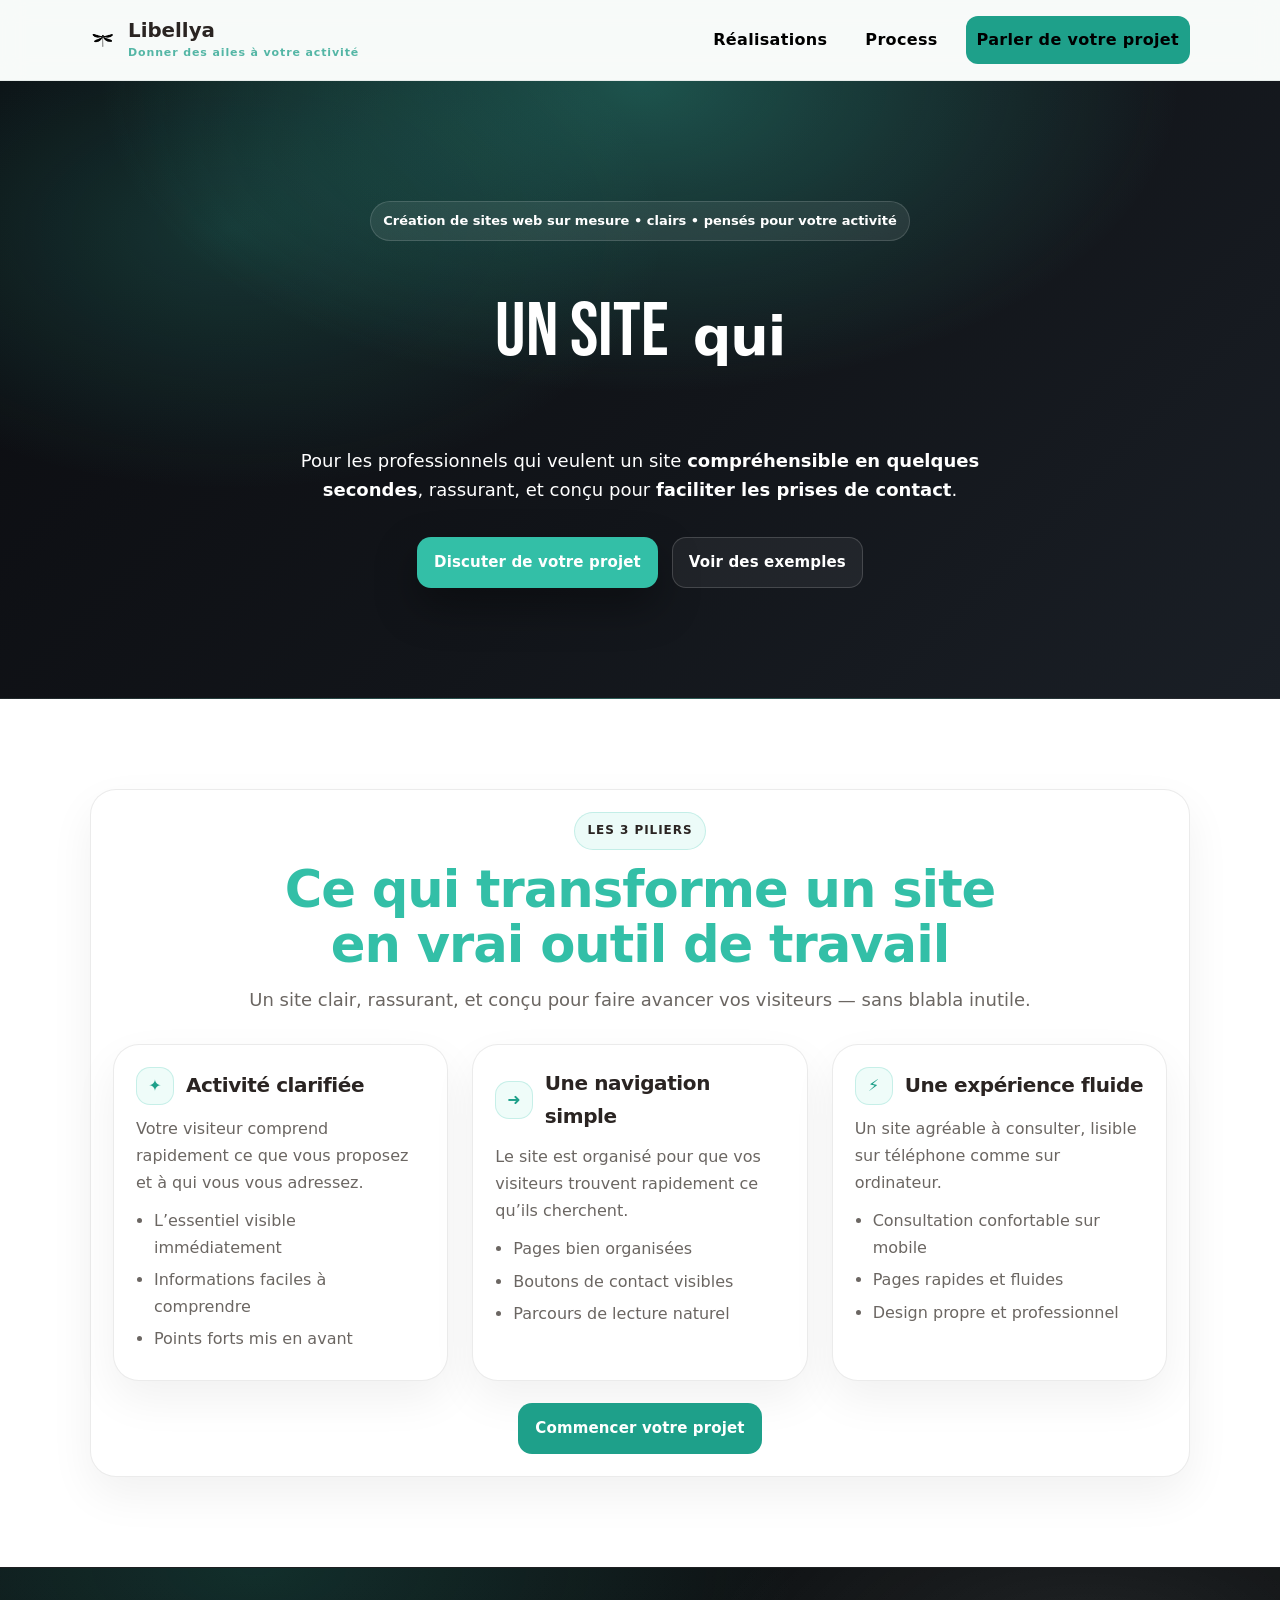
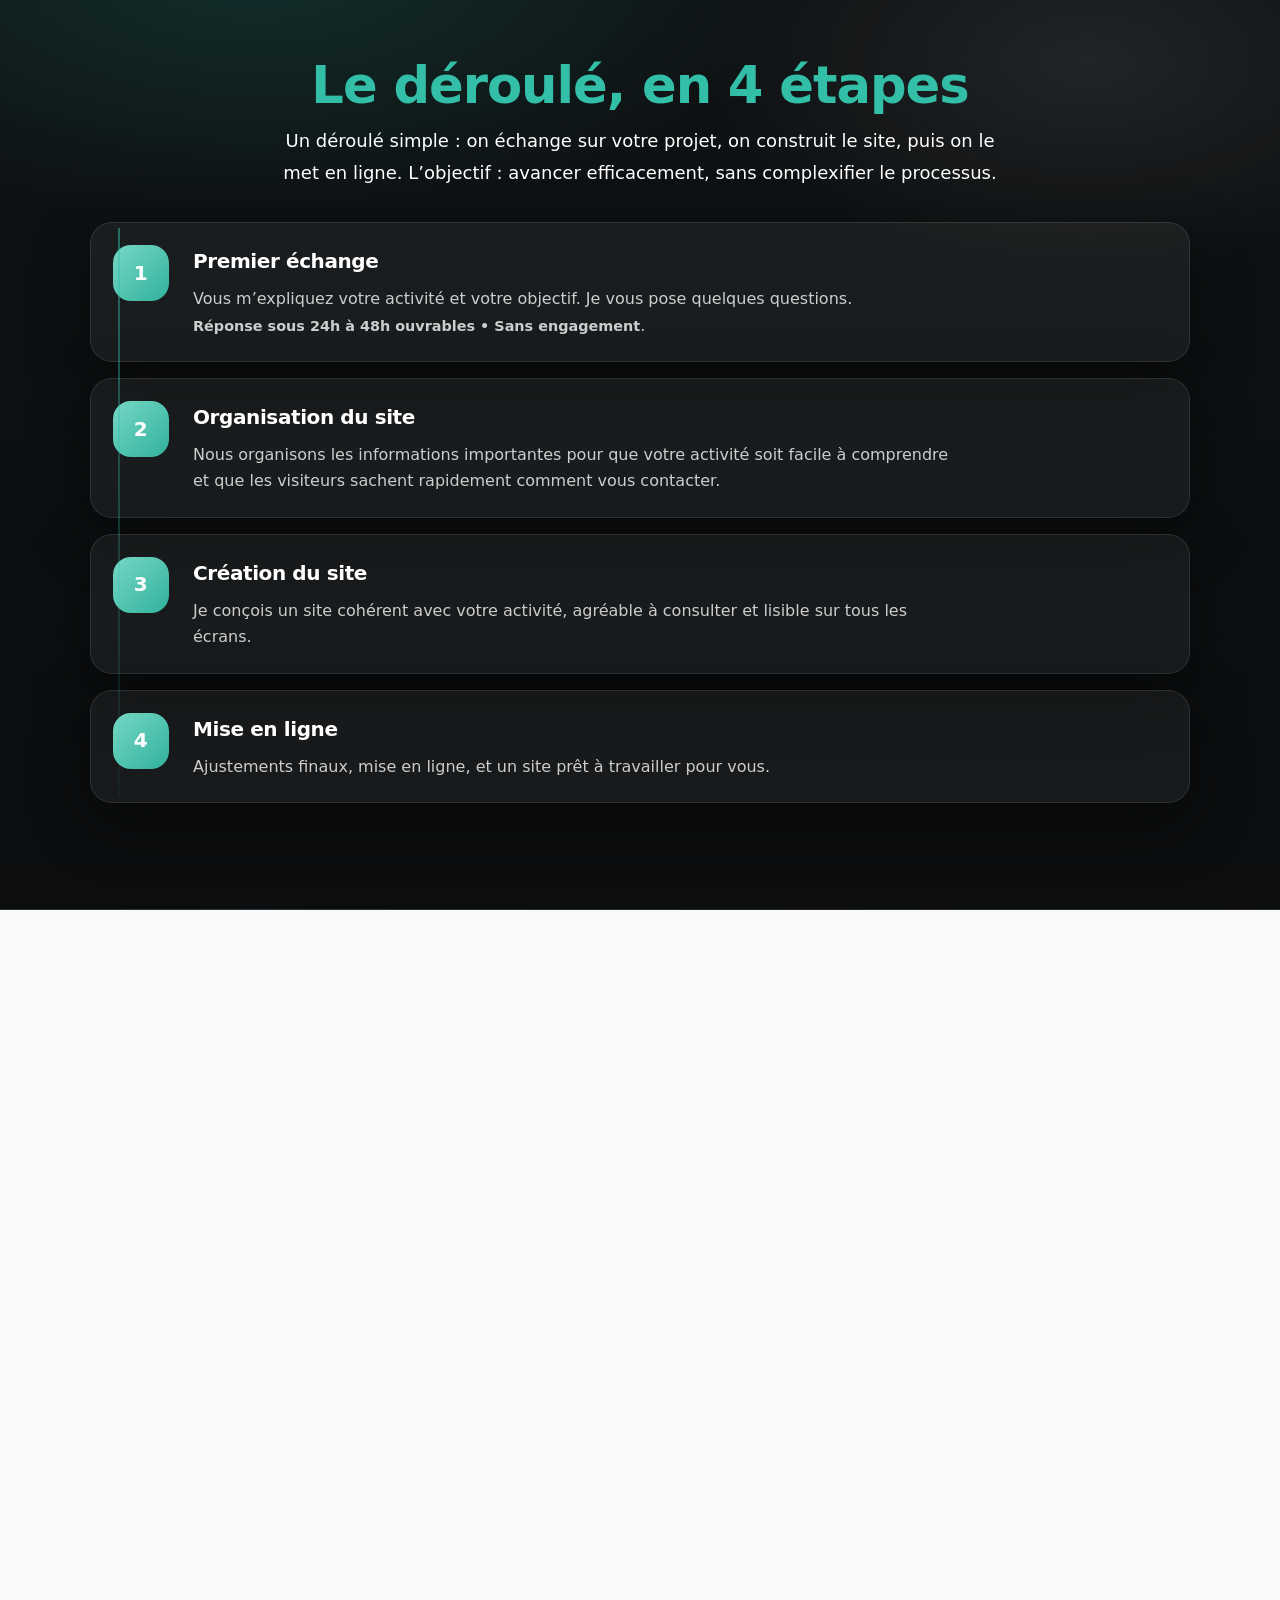
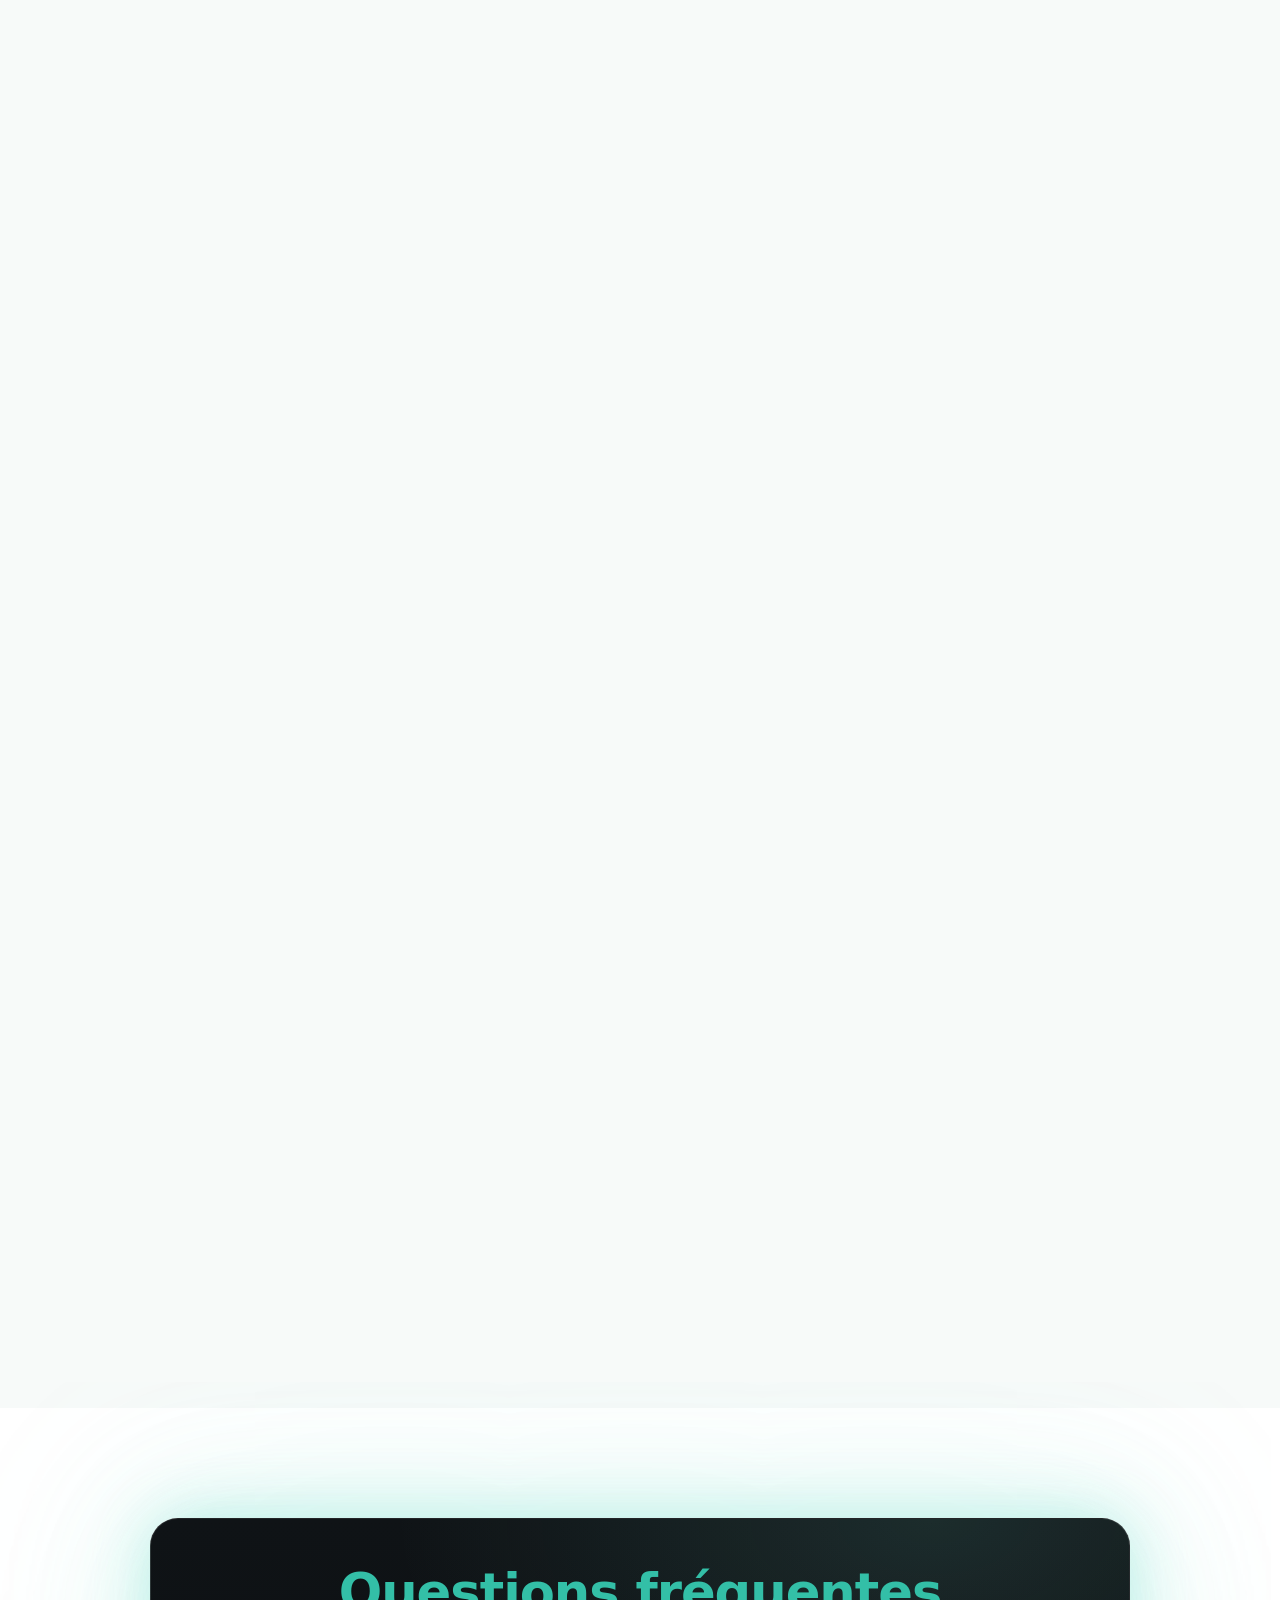
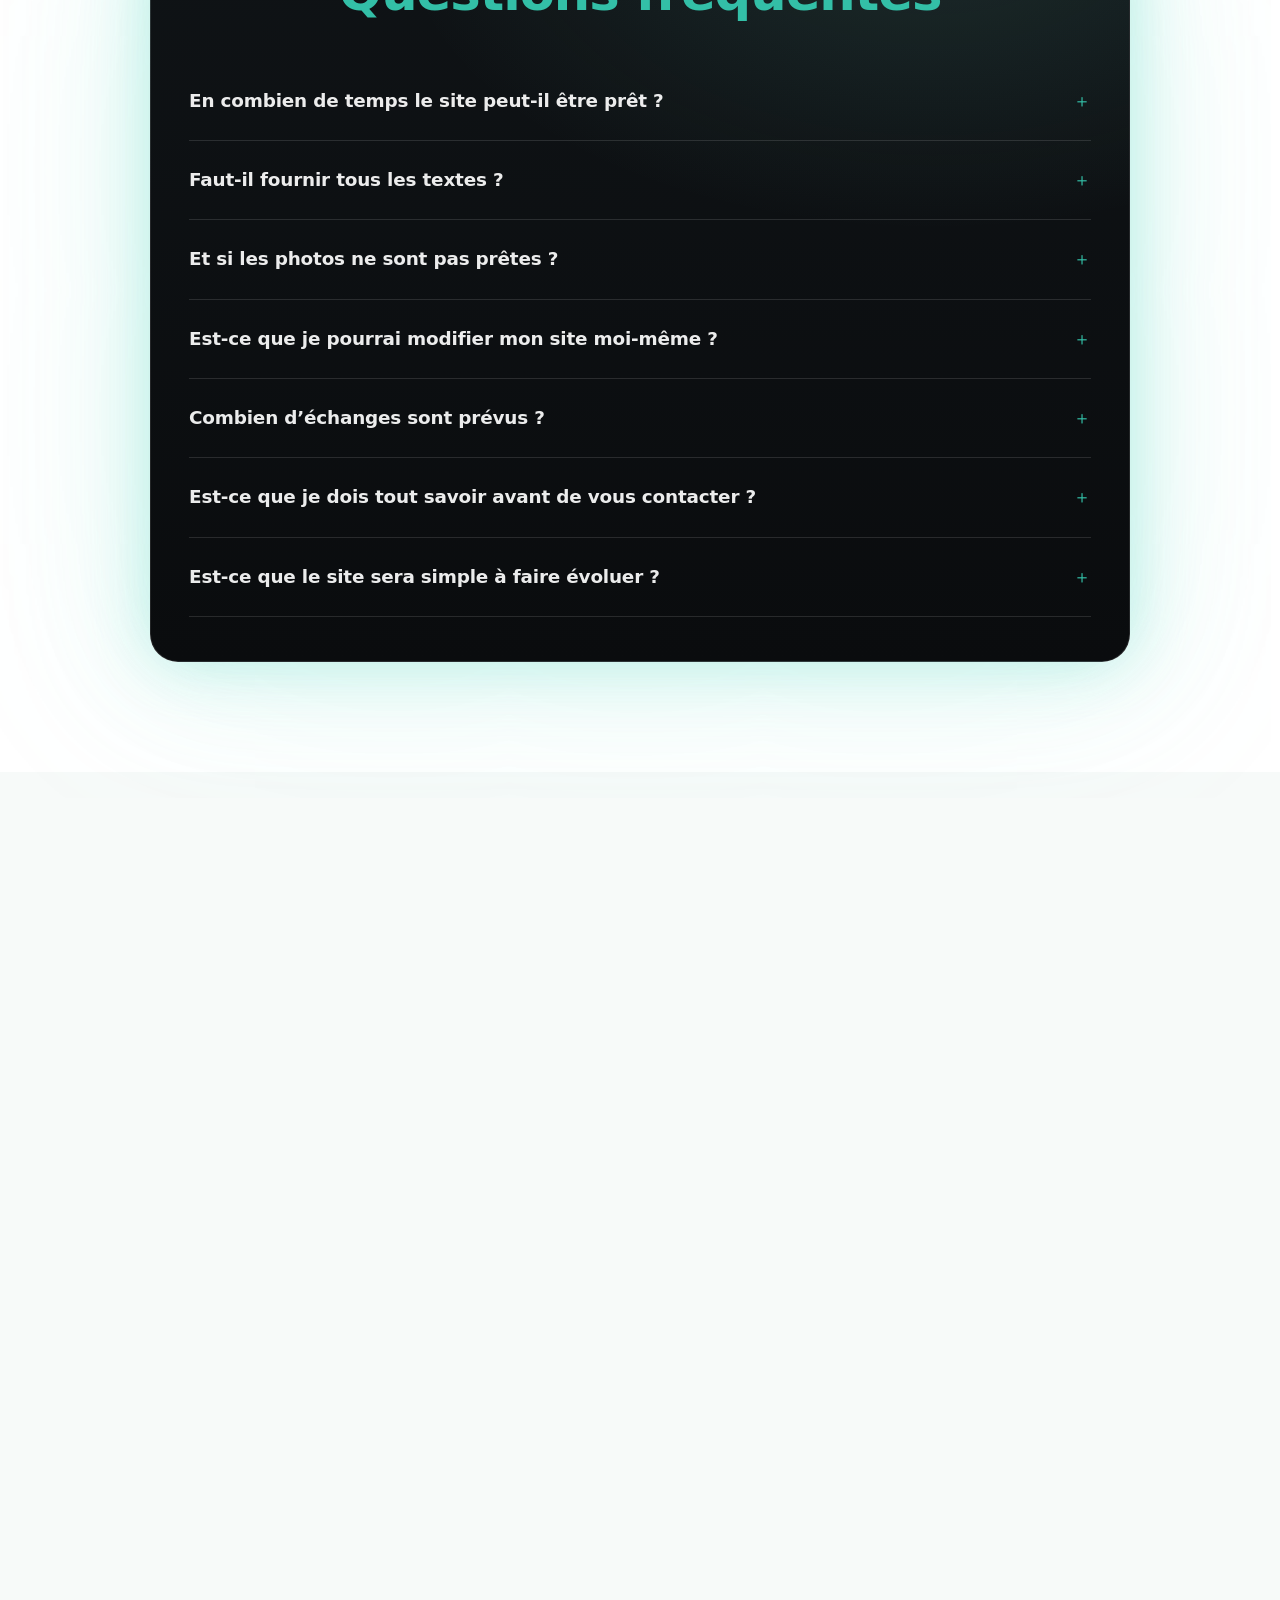
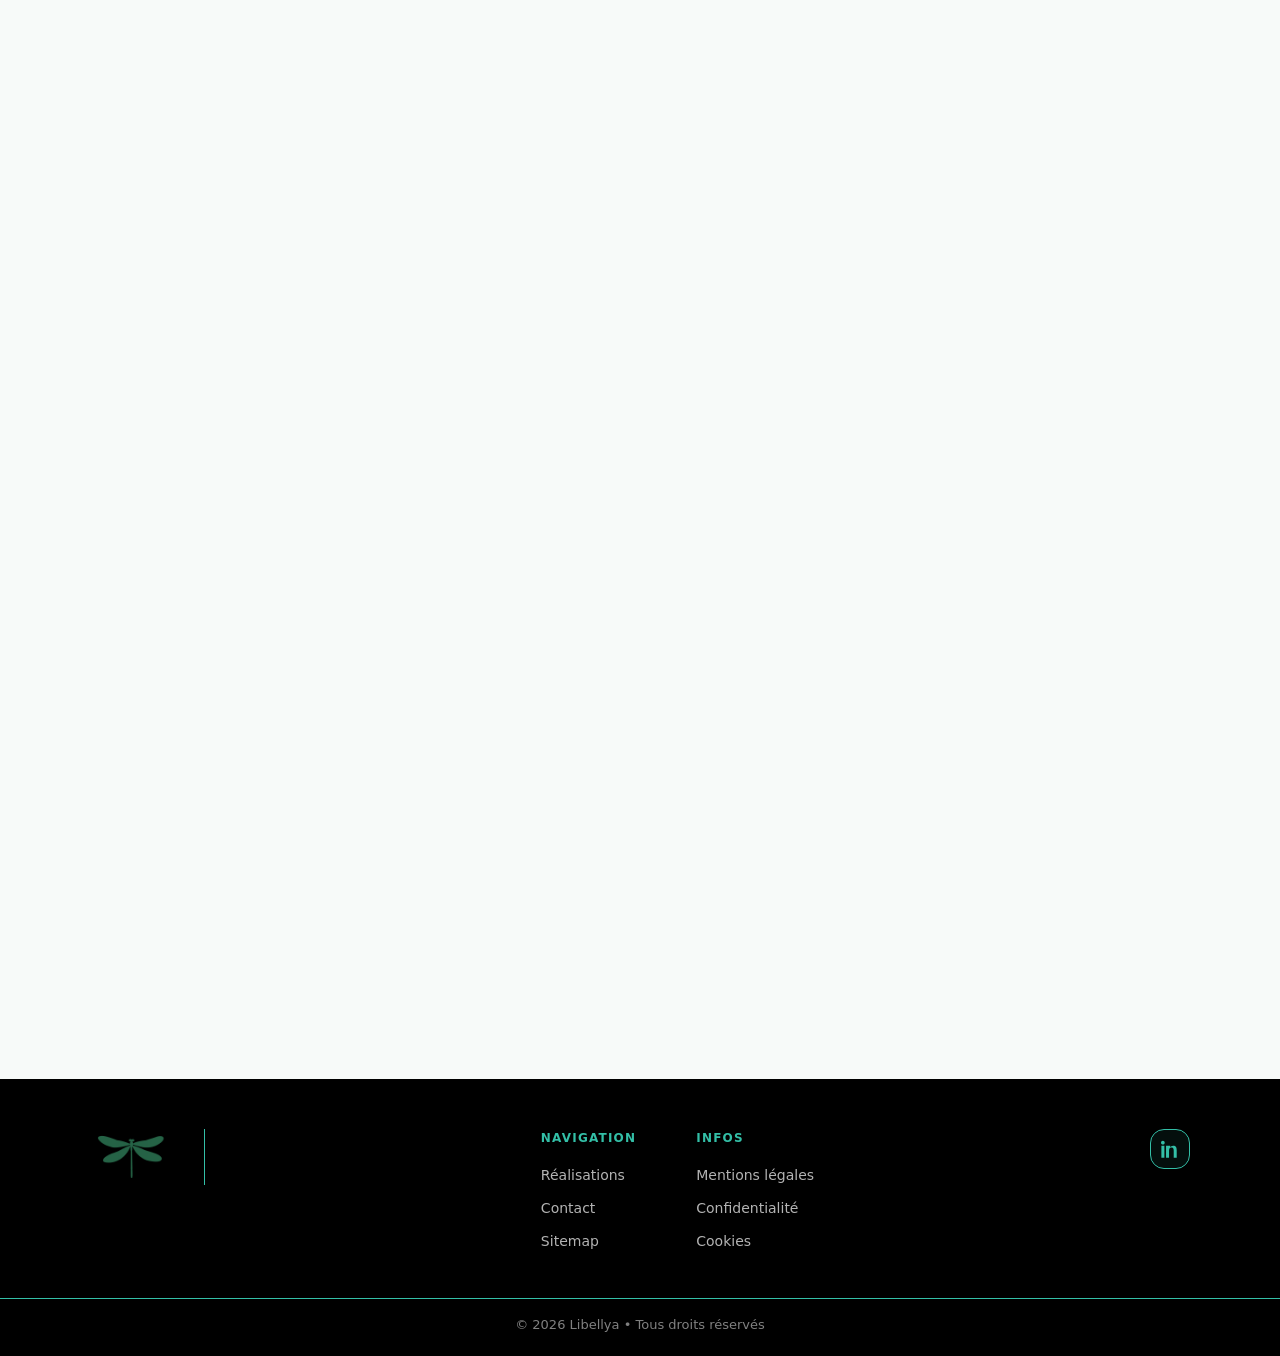
==== commit ed121bbc: "modification de bcp de page" ====
--- a/index.html
+++ b/index.html
@@ -14,7 +14,77 @@
     <meta name="robots" content="index, follow" />
 
     <!--styles-->
-    <link rel="stylesheet" href="styles/styles.css" />
+    <link rel="stylesheet" href="/styles/styles.css" />
+
+    <!-- START - We recommend to place the below code in head tag of your website html  -->
+    <style>
+      @font-face {
+        font-display: block;
+        font-family: Roboto;
+        src:
+          url(https://assets.brevo.com/font/Roboto/Latin/normal/normal/7529907e9eaf8ebb5220c5f9850e3811.woff2)
+            format('woff2'),
+          url(https://assets.brevo.com/font/Roboto/Latin/normal/normal/25c678feafdc175a70922a116c9be3e7.woff)
+            format('woff');
+      }
+
+      @font-face {
+        font-display: fallback;
+        font-family: Roboto;
+        font-weight: 600;
+        src:
+          url(https://assets.brevo.com/font/Roboto/Latin/medium/normal/6e9caeeafb1f3491be3e32744bc30440.woff2)
+            format('woff2'),
+          url(https://assets.brevo.com/font/Roboto/Latin/medium/normal/71501f0d8d5aa95960f6475d5487d4c2.woff)
+            format('woff');
+      }
+
+      @font-face {
+        font-display: fallback;
+        font-family: Roboto;
+        font-weight: 700;
+        src:
+          url(https://assets.brevo.com/font/Roboto/Latin/bold/normal/3ef7cf158f310cf752d5ad08cd0e7e60.woff2)
+            format('woff2'),
+          url(https://assets.brevo.com/font/Roboto/Latin/bold/normal/ece3a1d82f18b60bcce0211725c476aa.woff)
+            format('woff');
+      }
+
+      #sib-container input:-ms-input-placeholder {
+        text-align: left;
+        font-family: Helvetica, sans-serif;
+        color: #5f6f6b;
+      }
+
+      #sib-container input::placeholder {
+        text-align: left;
+        font-family: Helvetica, sans-serif;
+        color: #5f6f6b;
+      }
+
+      #sib-container textarea::placeholder {
+        text-align: left;
+        font-family: Helvetica, sans-serif;
+        color: #5f6f6b;
+      }
+
+      #sib-container a {
+        text-decoration: underline;
+        color: #9cd1ca;
+      }
+
+      @media (max-width: 768px) {
+        #sib-container label[for='SUJET'] {
+          font-size: 15px !important;
+          line-height: 1.35;
+        }
+      }
+    </style>
+    <link
+      rel="stylesheet"
+      href="https://sibforms.com/forms/end-form/build/sib-styles.css"
+    />
+    <!--  END - We recommend to place the above code in head tag of your website html -->
 
     <script type="application/ld+json">
       {
@@ -247,7 +317,7 @@
                 href="realisations/louise-nomad-bar-site-web.html"
                 class="project-row__image"
                 style="
-                  --bg: url(/assets/realisations/assets-louise-nomad-bar/louise-nomad-bar-site.webp);
+                  --bg: url(/assets/realisations/assets-louise-nomad-bar/louise-nomad-bar-site-accueil.webp);
                 "
                 aria-label="Découvrir le projet Louise Nomad Bar"
               ></a>
@@ -309,24 +379,45 @@
         </div>
       </section>
 
-      <!-- Bloc SEO -->
       <section class="section section--seo-dark reveal">
-        <div class="container">
+        <div class="container seo-dark-grid">
           <header class="section__head">
-            <h2>Création de sites web sur mesure</h2>
+            <h2>Un site pensé pour mettre votre activité en valeur</h2>
+
             <p>
               Votre site web est souvent la première impression que l’on se fait
-              de votre activité. Il ne doit pas seulement être joli : il doit
-              aussi donner confiance, mettre en valeur ce que vous faites et
-              donner envie de vous contacter.
+              de votre activité. Il doit inspirer confiance, mettre en valeur ce
+              que vous faites et donner envie de vous contacter.
             </p>
+
             <p>
-              Chaque projet est pensé sur mesure, avec une attention
-              particulière portée à la clarté, au design, à l’expérience
-              utilisateur et à la visibilité, pour créer un site professionnel,
-              agréable à parcourir et réellement utile pour votre activité.
+              Chaque projet est conçu sur mesure, pour créer un site clair,
+              soigné, agréable à parcourir et vraiment utile pour votre
+              activité.
             </p>
           </header>
+
+          <div class="seo-dark-cards">
+            <article class="seo-card">
+              <strong>Clarté</strong>
+              <p>un site facile à comprendre</p>
+            </article>
+
+            <article class="seo-card">
+              <strong>Confiance</strong>
+              <p>Une image plus rassurante</p>
+            </article>
+
+            <article class="seo-card">
+              <strong>Visibilité</strong>
+              <p>une base solide pour Google</p>
+            </article>
+
+            <article class="seo-card">
+              <strong>Contact</strong>
+              <p>Des prises de contact facilitées</p>
+            </article>
+          </div>
         </div>
       </section>
 
@@ -472,235 +563,375 @@
           <div class="contact">
             <div class="form form--embed" aria-label="Formulaire de contact">
               <div class="embed-placeholder">
-               <!-- Begin Brevo Form -->
-<!-- START - We recommend to place the below code in head tag of your website html  -->
-<style>
-  @font-face {
-    font-display: block;
-    font-family: Roboto;
-    src: url(https://assets.brevo.com/font/Roboto/Latin/normal/normal/7529907e9eaf8ebb5220c5f9850e3811.woff2) format("woff2"), url(https://assets.brevo.com/font/Roboto/Latin/normal/normal/25c678feafdc175a70922a116c9be3e7.woff) format("woff")
-  }
-
-  @font-face {
-    font-display: fallback;
-    font-family: Roboto;
-    font-weight: 600;
-    src: url(https://assets.brevo.com/font/Roboto/Latin/medium/normal/6e9caeeafb1f3491be3e32744bc30440.woff2) format("woff2"), url(https://assets.brevo.com/font/Roboto/Latin/medium/normal/71501f0d8d5aa95960f6475d5487d4c2.woff) format("woff")
-  }
-
-  @font-face {
-    font-display: fallback;
-    font-family: Roboto;
-    font-weight: 700;
-    src: url(https://assets.brevo.com/font/Roboto/Latin/bold/normal/3ef7cf158f310cf752d5ad08cd0e7e60.woff2) format("woff2"), url(https://assets.brevo.com/font/Roboto/Latin/bold/normal/ece3a1d82f18b60bcce0211725c476aa.woff) format("woff")
-  }
-
-  #sib-container input:-ms-input-placeholder {
-    text-align: left;
-    font-family: Helvetica, sans-serif;
-    color: #5f6f6b;
-  }
-
-  #sib-container input::placeholder {
-    text-align: left;
-    font-family: Helvetica, sans-serif;
-    color: #5f6f6b;
-  }
-
-  #sib-container textarea::placeholder {
-    text-align: left;
-    font-family: Helvetica, sans-serif;
-    color: #5f6f6b;
-  }
-
-  #sib-container a {
-    text-decoration: underline;
-    color: #9cd1ca;
-  }
-</style>
-<link rel="stylesheet" href="https://sibforms.com/forms/end-form/build/sib-styles.css">
-<!--  END - We recommend to place the above code in head tag of your website html -->
-
-<!-- START - We recommend to place the below code where you want the form in your website html  -->
-<div class="sib-form" style="text-align: center;
-         background-color: transparent;                                 ">
-  <div id="sib-form-container" class="sib-form-container">
-    <div id="error-message" class="sib-form-message-panel" style="font-size:16px; text-align:left; font-family:Helvetica, sans-serif; color:#661d1d; background-color:#ffeded; border-radius:3px; border-color:#ff4949;max-width:540px;">
-      <div class="sib-form-message-panel__text sib-form-message-panel__text--center">
-        <svg viewBox="0 0 512 512" class="sib-icon sib-notification__icon">
-          <path d="M256 40c118.621 0 216 96.075 216 216 0 119.291-96.61 216-216 216-119.244 0-216-96.562-216-216 0-119.203 96.602-216 216-216m0-32C119.043 8 8 119.083 8 256c0 136.997 111.043 248 248 248s248-111.003 248-248C504 119.083 392.957 8 256 8zm-11.49 120h22.979c6.823 0 12.274 5.682 11.99 12.5l-7 168c-.268 6.428-5.556 11.5-11.99 11.5h-8.979c-6.433 0-11.722-5.073-11.99-11.5l-7-168c-.283-6.818 5.167-12.5 11.99-12.5zM256 340c-15.464 0-28 12.536-28 28s12.536 28 28 28 28-12.536 28-28-12.536-28-28-28z" />
-        </svg>
-        <span class="sib-form-message-panel__inner-text">
-                          Une erreur est survenue. Merci de réessayer dans un instant.
-                      </span>
-      </div>
-    </div>
-    <div></div>
-    <div id="success-message" class="sib-form-message-panel" style="font-size:16px; text-align:left; font-family:Helvetica, sans-serif; color:#085229; background-color:#e7faf0; border-radius:3px; border-color:#13ce66;max-width:540px;">
-      <div class="sib-form-message-panel__text sib-form-message-panel__text--center">
-        <svg viewBox="0 0 512 512" class="sib-icon sib-notification__icon">
-          <path d="M256 8C119.033 8 8 119.033 8 256s111.033 248 248 248 248-111.033 248-248S392.967 8 256 8zm0 464c-118.664 0-216-96.055-216-216 0-118.663 96.055-216 216-216 118.664 0 216 96.055 216 216 0 118.663-96.055 216-216 216zm141.63-274.961L217.15 376.071c-4.705 4.667-12.303 4.637-16.97-.068l-85.878-86.572c-4.667-4.705-4.637-12.303.068-16.97l8.52-8.451c4.705-4.667 12.303-4.637 16.97.068l68.976 69.533 163.441-162.13c4.705-4.667 12.303-4.637 16.97.068l8.451 8.52c4.668 4.705 4.637 12.303-.068 16.97z" />
-        </svg>
-        <span class="sib-form-message-panel__inner-text">
+                <!-- Begin Brevo Form -->
+
+                <!-- START - We recommend to place the below code where you want the form in your website html  -->
+                <div
+                  class="sib-form"
+                  style="text-align: center; background-color: transparent"
+                >
+                  <div id="sib-form-container" class="sib-form-container">
+                    <div
+                      id="error-message"
+                      class="sib-form-message-panel"
+                      style="
+                        font-size: 16px;
+                        text-align: left;
+                        font-family: Helvetica, sans-serif;
+                        color: #661d1d;
+                        background-color: #ffeded;
+                        border-radius: 3px;
+                        border-color: #ff4949;
+                        max-width: 540px;
+                      "
+                    >
+                      <div
+                        class="sib-form-message-panel__text sib-form-message-panel__text--center"
+                      >
+                        <svg
+                          viewBox="0 0 512 512"
+                          class="sib-icon sib-notification__icon"
+                        >
+                          <path
+                            d="M256 40c118.621 0 216 96.075 216 216 0 119.291-96.61 216-216 216-119.244 0-216-96.562-216-216 0-119.203 96.602-216 216-216m0-32C119.043 8 8 119.083 8 256c0 136.997 111.043 248 248 248s248-111.003 248-248C504 119.083 392.957 8 256 8zm-11.49 120h22.979c6.823 0 12.274 5.682 11.99 12.5l-7 168c-.268 6.428-5.556 11.5-11.99 11.5h-8.979c-6.433 0-11.722-5.073-11.99-11.5l-7-168c-.283-6.818 5.167-12.5 11.99-12.5zM256 340c-15.464 0-28 12.536-28 28s12.536 28 28 28 28-12.536 28-28-12.536-28-28-28z"
+                          />
+                        </svg>
+                        <span class="sib-form-message-panel__inner-text">
+                          Une erreur est survenue. Merci de réessayer dans un
+                          instant.
+                        </span>
+                      </div>
+                    </div>
+                    <div></div>
+                    <div
+                      id="success-message"
+                      class="sib-form-message-panel"
+                      style="
+                        font-size: 16px;
+                        text-align: left;
+                        font-family: Helvetica, sans-serif;
+                        color: #085229;
+                        background-color: #e7faf0;
+                        border-radius: 3px;
+                        border-color: #13ce66;
+                        max-width: 540px;
+                      "
+                    >
+                      <div
+                        class="sib-form-message-panel__text sib-form-message-panel__text--center"
+                      >
+                        <svg
+                          viewBox="0 0 512 512"
+                          class="sib-icon sib-notification__icon"
+                        >
+                          <path
+                            d="M256 8C119.033 8 8 119.033 8 256s111.033 248 248 248 248-111.033 248-248S392.967 8 256 8zm0 464c-118.664 0-216-96.055-216-216 0-118.663 96.055-216 216-216 118.664 0 216 96.055 216 216 0 118.663-96.055 216-216 216zm141.63-274.961L217.15 376.071c-4.705 4.667-12.303 4.637-16.97-.068l-85.878-86.572c-4.667-4.705-4.637-12.303.068-16.97l8.52-8.451c4.705-4.667 12.303-4.637 16.97.068l68.976 69.533 163.441-162.13c4.705-4.667 12.303-4.637 16.97.068l8.451 8.52c4.668 4.705 4.637 12.303-.068 16.97z"
+                          />
+                        </svg>
+                        <span class="sib-form-message-panel__inner-text">
                           Votre message a bien été envoyé.
-                      </span>
-      </div>
-    </div>
-    <div></div>
-    <div id="sib-container" class="sib-container--large sib-container--vertical" style="text-align:center; background-color:rgba(216,239,236,1); max-width:540px; border-radius:25px; border-width:2px; border-color:#77c4b6; border-style:solid; direction:ltr">
-      <form id="sib-form" method="POST" action="https://2252d02f.sibforms.com/serve/[base64]" data-type="subscription">
-        <div style="padding: 8px 0;">
-          <div class="sib-input sib-form-block">
-            <div class="form__entry entry_block">
-              <div class="form__label-row ">
-
-                <div class="entry__field">
-                  <input class="input " maxlength="200" type="text" id="NOM" name="NOM" autocomplete="off" placeholder="Nom" />
+                        </span>
+                      </div>
+                    </div>
+                    <div></div>
+                    <div
+                      id="sib-container"
+                      class="sib-container--large sib-container--vertical"
+                      style="
+                        text-align: center;
+                        background-color: rgba(216, 239, 236, 1);
+                        max-width: 540px;
+                        border-radius: 25px;
+                        border-width: 2px;
+                        border-color: #77c4b6;
+                        border-style: solid;
+                        direction: ltr;
+                      "
+                    >
+                      <form
+                        id="sib-form"
+                        method="POST"
+                        action="https://2252d02f.sibforms.com/serve/[base64]"
+                        data-type="subscription"
+                      >
+                        <div style="padding: 8px 0">
+                          <div class="sib-input sib-form-block">
+                            <div class="form__entry entry_block">
+                              <div class="form__label-row">
+                                <div class="entry__field">
+                                  <input
+                                    class="input"
+                                    maxlength="200"
+                                    type="text"
+                                    id="NOM"
+                                    name="NOM"
+                                    autocomplete="off"
+                                    placeholder="Nom"
+                                  />
+                                </div>
+                              </div>
+
+                              <label
+                                class="entry__error entry__error--primary"
+                                style="
+                                  font-size: 16px;
+                                  text-align: left;
+                                  font-family: Helvetica, sans-serif;
+                                  color: #661d1d;
+                                  background-color: #ffeded;
+                                  border-radius: 3px;
+                                  border-color: #ff4949;
+                                "
+                              >
+                              </label>
+                            </div>
+                          </div>
+                        </div>
+                        <div style="padding: 8px 0">
+                          <div class="sib-input sib-form-block">
+                            <div class="form__entry entry_block">
+                              <div class="form__label-row">
+                                <div class="entry__field">
+                                  <input
+                                    class="input"
+                                    maxlength="200"
+                                    type="text"
+                                    id="PRENOM"
+                                    name="PRENOM"
+                                    autocomplete="off"
+                                    placeholder="Prénom*"
+                                    data-required="true"
+                                    required
+                                  />
+                                </div>
+                              </div>
+
+                              <label
+                                class="entry__error entry__error--primary"
+                                style="
+                                  font-size: 16px;
+                                  text-align: left;
+                                  font-family: Helvetica, sans-serif;
+                                  color: #661d1d;
+                                  background-color: #ffeded;
+                                  border-radius: 3px;
+                                  border-color: #ff4949;
+                                "
+                              >
+                              </label>
+                            </div>
+                          </div>
+                        </div>
+                        <div style="padding: 8px 0">
+                          <div class="sib-input sib-form-block">
+                            <div class="form__entry entry_block">
+                              <div class="form__label-row">
+                                <div class="entry__field">
+                                  <input
+                                    class="input"
+                                    type="text"
+                                    id="EMAIL"
+                                    name="EMAIL"
+                                    autocomplete="off"
+                                    placeholder="Email*"
+                                    data-required="true"
+                                    required
+                                  />
+                                </div>
+                              </div>
+
+                              <label
+                                class="entry__error entry__error--primary"
+                                style="
+                                  font-size: 16px;
+                                  text-align: left;
+                                  font-family: Helvetica, sans-serif;
+                                  color: #661d1d;
+                                  background-color: #ffeded;
+                                  border-radius: 3px;
+                                  border-color: #ff4949;
+                                "
+                              >
+                              </label>
+                            </div>
+                          </div>
+                        </div>
+                        <div style="padding: 8px 0">
+                          <div class="sib-input sib-form-block">
+                            <div class="form__entry entry_block">
+                              <div class="form__label-row">
+                                <div class="entry__field">
+                                  <input
+                                    maxlength="200"
+                                    type="text"
+                                    data-numeric="true"
+                                    class="input"
+                                    id="TELEPHONE"
+                                    name="TELEPHONE"
+                                    autocomplete="off"
+                                    placeholder="Téléphone"
+                                  />
+                                </div>
+                              </div>
+                              <label
+                                class="entry__error entry__error--primary"
+                                style="
+                                  font-size: 16px;
+                                  text-align: left;
+                                  font-family: Helvetica, sans-serif;
+                                  color: #661d1d;
+                                  background-color: #ffeded;
+                                  border-radius: 3px;
+                                  border-color: #ff4949;
+                                "
+                              >
+                              </label>
+                            </div>
+                          </div>
+                        </div>
+                        <div style="padding: 8px 0">
+                          <div
+                            class="sib-select sib-form-block"
+                            data-required="true"
+                          >
+                            <div class="form__entry entry_block">
+                              <div class="form__label-row">
+                                <label
+                                  class="entry__label"
+                                  style="
+                                    font-weight: 500;
+                                    text-align: left;
+                                    font-size: 16px;
+                                    text-align: left;
+                                    font-family: Futura, sans-serif;
+                                    color: #33bfa7;
+                                  "
+                                  for="SUJET"
+                                  data-required="*"
+                                  >Par quoi souhaitez-vous commencer ?</label
+                                >
+                                <div class="entry__field">
+                                  <select
+                                    class="input"
+                                    id="SUJET"
+                                    name="SUJET"
+                                    data-required="true"
+                                  >
+                                    <option value="" disabled selected hidden>
+                                      Choisissez votre besoin
+                                    </option>
+
+                                    <option class="sib-menu__item" value="1">
+                                      Créer un site
+                                    </option>
+                                    <option class="sib-menu__item" value="6">
+                                      Moderniser mon site
+                                    </option>
+                                    <option class="sib-menu__item" value="7">
+                                      Améliorer ma visibilité
+                                    </option>
+                                    <option class="sib-menu__item" value="8">
+                                      En discuter, je ne sais pas encore
+                                    </option>
+                                  </select>
+                                </div>
+                              </div>
+                              <label
+                                class="entry__error entry__error--primary"
+                                style="
+                                  font-size: 16px;
+                                  text-align: left;
+                                  font-family: Helvetica, sans-serif;
+                                  color: #661d1d;
+                                  background-color: #ffeded;
+                                  border-radius: 3px;
+                                  border-color: #ff4949;
+                                "
+                              >
+                              </label>
+                            </div>
+                          </div>
+                        </div>
+                        <div style="padding: 8px 0">
+                          <div class="sib-input sib-form-block">
+                            <div class="form__entry entry_block">
+                              <div class="form__label-row">
+                                <div class="entry__field">
+                                  <textarea
+                                    rows="2"
+                                    class="input"
+                                    maxlength="500"
+                                    id="MESSAGE"
+                                    name="MESSAGE"
+                                    autocomplete="off"
+                                    placeholder="Message"
+                                  ></textarea>
+                                </div>
+                              </div>
+
+                              <label
+                                class="entry__error entry__error--primary"
+                                style="
+                                  font-size: 16px;
+                                  text-align: left;
+                                  font-family: Helvetica, sans-serif;
+                                  color: #661d1d;
+                                  background-color: #ffeded;
+                                  border-radius: 3px;
+                                  border-color: #ff4949;
+                                "
+                              >
+                              </label>
+                            </div>
+                          </div>
+                        </div>
+                        <div style="padding: 8px 0">
+                          <div
+                            class="sib-form-block"
+                            style="text-align: center"
+                          >
+                            <button
+                              class="sib-form-block__button sib-form-block__button-with-loader"
+                              style="
+                                font-size: 16px;
+                                text-align: center;
+                                font-weight: 700;
+                                font-family: 'Trebuchet MS', sans-serif;
+                                color: #ffffff;
+                                background-color: #33bfa7;
+                                border-radius: 20px;
+                                border-width: 0px;
+                              "
+                              form="sib-form"
+                              type="submit"
+                            >
+                              <svg
+                                class="icon clickable__icon progress-indicator__icon sib-hide-loader-icon"
+                                viewBox="0 0 512 512"
+                                style=""
+                              >
+                                <path
+                                  d="M460.116 373.846l-20.823-12.022c-5.541-3.199-7.54-10.159-4.663-15.874 30.137-59.886 28.343-131.652-5.386-189.946-33.641-58.394-94.896-95.833-161.827-99.676C261.028 55.961 256 50.751 256 44.352V20.309c0-6.904 5.808-12.337 12.703-11.982 83.556 4.306 160.163 50.864 202.11 123.677 42.063 72.696 44.079 162.316 6.031 236.832-3.14 6.148-10.75 8.461-16.728 5.01z"
+                                />
+                              </svg>
+                              Envoyer
+                            </button>
+                          </div>
+                        </div>
+
+                        <input
+                          type="text"
+                          name="email_address_check"
+                          value=""
+                          class="input--hidden"
+                        />
+                        <input type="hidden" name="locale" value="fr" />
+                      </form>
+                    </div>
+                  </div>
                 </div>
-              </div>
-
-              <label class="entry__error entry__error--primary" style="font-size:16px; text-align:left; font-family:Helvetica, sans-serif; color:#661d1d; background-color:#ffeded; border-radius:3px; border-color:#ff4949;">
-              </label>
-            </div>
-          </div>
-        </div>
-        <div style="padding: 8px 0;">
-          <div class="sib-input sib-form-block">
-            <div class="form__entry entry_block">
-              <div class="form__label-row ">
-
-                <div class="entry__field">
-                  <input class="input " maxlength="200" type="text" id="PRENOM" name="PRENOM" autocomplete="off" placeholder="Prénom*" data-required="true" required />
-                </div>
-              </div>
-
-              <label class="entry__error entry__error--primary" style="font-size:16px; text-align:left; font-family:Helvetica, sans-serif; color:#661d1d; background-color:#ffeded; border-radius:3px; border-color:#ff4949;">
-              </label>
-            </div>
-          </div>
-        </div>
-        <div style="padding: 8px 0;">
-          <div class="sib-input sib-form-block">
-            <div class="form__entry entry_block">
-              <div class="form__label-row ">
-
-                <div class="entry__field">
-                  <input class="input " type="text" id="EMAIL" name="EMAIL" autocomplete="off" placeholder="Email*" data-required="true" required />
-                </div>
-              </div>
-
-              <label class="entry__error entry__error--primary" style="font-size:16px; text-align:left; font-family:Helvetica, sans-serif; color:#661d1d; background-color:#ffeded; border-radius:3px; border-color:#ff4949;">
-              </label>
-            </div>
-          </div>
-        </div>
-        <div style="padding: 8px 0;">
-          <div class="sib-input sib-form-block">
-            <div class="form__entry entry_block">
-              <div class="form__label-row ">
-                <div class="entry__field">
-                  <input maxlength="200" type="text" data-numeric="true" class="input " id="TELEPHONE" name="TELEPHONE" autocomplete="off" placeholder="Téléphone" />
-                </div>
-              </div>
-              <label class="entry__error entry__error--primary" style="font-size:16px; text-align:left; font-family:Helvetica, sans-serif; color:#661d1d; background-color:#ffeded; border-radius:3px; border-color:#ff4949;">
-              </label>
-            </div>
-          </div>
-        </div>
-        <div style="padding: 8px 0;">
-          <div class="sib-select sib-form-block" data-required="true">
-            <div class="form__entry entry_block">
-              <div class="form__label-row ">
-                <label class="entry__label" style="font-weight: 500; text-align:left; font-size:16px; text-align:left; font-family:Futura, sans-serif; color:#33bfa7;" for="SUJET" data-required="*">Par quoi souhaitez-vous commencer ?</label>
-                <div class="entry__field">
-                  <select class="input" id="SUJET" name="SUJET" data-required="true">
-                     <option value="" disabled selected hidden>Choisissez votre besoin</option>
-
-                    <option class="sib-menu__item" value="1">
-                      Créer un site
-                    </option>
-                    <option class="sib-menu__item" value="6">
-                      Moderniser mon site
-                    </option>
-                    <option class="sib-menu__item" value="7">
-                      Améliorer ma visibilité
-                    </option>
-                    <option class="sib-menu__item" value="8">
-                      En discuter, je ne sais pas encore
-                    </option>
-                  </select>
-                </div>
-              </div>
-              <label class="entry__error entry__error--primary" style="font-size:16px; text-align:left; font-family:Helvetica, sans-serif; color:#661d1d; background-color:#ffeded; border-radius:3px; border-color:#ff4949;">
-              </label>
-            </div>
-          </div>
-        </div>
-        <div style="padding: 8px 0;">
-          <div class="sib-input sib-form-block">
-            <div class="form__entry entry_block">
-              <div class="form__label-row ">
-
-                <div class="entry__field">
-                  <textarea rows="2" class="input " maxlength="500" id="MESSAGE" name="MESSAGE" autocomplete="off" placeholder="Message"></textarea>
-                </div>
-              </div>
-
-              <label class="entry__error entry__error--primary" style="font-size:16px; text-align:left; font-family:Helvetica, sans-serif; color:#661d1d; background-color:#ffeded; border-radius:3px; border-color:#ff4949;">
-              </label>
-            </div>
-          </div>
-        </div>
-        <div style="padding: 8px 0;">
-          <div class="sib-form-block" style="text-align: center">
-            <button class="sib-form-block__button sib-form-block__button-with-loader" style="font-size:16px; text-align:center; font-weight:700; font-family:&quot;Trebuchet MS&quot;, sans-serif; color:#FFFFFF; background-color:#33bfa7; border-radius:20px; border-width:0px;" form="sib-form" type="submit">
-              <svg class="icon clickable__icon progress-indicator__icon sib-hide-loader-icon" viewBox="0 0 512 512" style="">
-                <path d="M460.116 373.846l-20.823-12.022c-5.541-3.199-7.54-10.159-4.663-15.874 30.137-59.886 28.343-131.652-5.386-189.946-33.641-58.394-94.896-95.833-161.827-99.676C261.028 55.961 256 50.751 256 44.352V20.309c0-6.904 5.808-12.337 12.703-11.982 83.556 4.306 160.163 50.864 202.11 123.677 42.063 72.696 44.079 162.316 6.031 236.832-3.14 6.148-10.75 8.461-16.728 5.01z" />
-              </svg>
-              Envoyer
-            </button>
-          </div>
-        </div>
-
-        <input type="text" name="email_address_check" value="" class="input--hidden">
-        <input type="hidden" name="locale" value="fr">
-      </form>
-    </div>
-  </div>
-</div>
-<!-- END - We recommend to place the above code where you want the form in your website html  -->
-
-<!-- START - We recommend to place the below code in footer or bottom of your website html  -->
-<script>
-  window.REQUIRED_CODE_ERROR_MESSAGE = 'Veuillez choisir un code pays';
-  window.LOCALE = 'fr';
-  window.EMAIL_INVALID_MESSAGE = window.SMS_INVALID_MESSAGE = "Certaines informations semblent incorrectes. Merci de vérifier les champs puis de réessayer.";
-
-  window.REQUIRED_ERROR_MESSAGE = "Merci de renseigner ce champ. ";
-
-  window.GENERIC_INVALID_MESSAGE = "Certaines informations semblent incorrectes. Merci de vérifier les champs puis de réessayer.";
-
-  window.INVALID_NUMBER = "Certaines informations semblent incorrectes. Merci de vérifier les champs puis de réessayer.";
-
-
-
-  window.translation = {
-    common: {
-      selectedList: '{quantity} liste sélectionnée',
-      selectedLists: '{quantity} listes sélectionnées',
-      selectedOption: '{quantity} sélectionné',
-      selectedOptions: '{quantity} sélectionnés',
-    }
-  };
-
-  var AUTOHIDE = Boolean(0);
-</script>
-
-<script defer src="https://sibforms.com/forms/end-form/build/main.js"></script>
-
-
-<!-- END - We recommend to place the above code in footer or bottom of your website html  -->
-<!-- End Brevo Form -->
+                <!-- END - We recommend to place the above code where you want the form in your website html  -->
+                <!-- End Brevo Form -->
               </div>
             </div>
 
@@ -783,5 +1014,39 @@
     <!--scripts-->
     <script src="js/includes.js" defer></script>
     <script src="js/main.js" defer></script>
+
+    <!-- START - We recommend to place the below code in footer or bottom of your website html  -->
+    <script>
+      window.REQUIRED_CODE_ERROR_MESSAGE = 'Veuillez choisir un code pays'
+      window.LOCALE = 'fr'
+      window.EMAIL_INVALID_MESSAGE = window.SMS_INVALID_MESSAGE =
+        'Certaines informations semblent incorrectes. Merci de vérifier les champs puis de réessayer.'
+
+      window.REQUIRED_ERROR_MESSAGE = 'Merci de renseigner ce champ. '
+
+      window.GENERIC_INVALID_MESSAGE =
+        'Certaines informations semblent incorrectes. Merci de vérifier les champs puis de réessayer.'
+
+      window.INVALID_NUMBER =
+        'Certaines informations semblent incorrectes. Merci de vérifier les champs puis de réessayer.'
+
+      window.translation = {
+        common: {
+          selectedList: '{quantity} liste sélectionnée',
+          selectedLists: '{quantity} listes sélectionnées',
+          selectedOption: '{quantity} sélectionné',
+          selectedOptions: '{quantity} sélectionnés',
+        },
+      }
+
+      var AUTOHIDE = Boolean(0)
+    </script>
+
+    <script
+      defer
+      src="https://sibforms.com/forms/end-form/build/main.js"
+    ></script>
+
+    <!-- END - We recommend to place the above code in footer or bottom of your website html  -->
   </body>
 </html>
--- a/styles/styles.css
+++ b/styles/styles.css
@@ -1162,9 +1162,10 @@
   aspect-ratio: 16 / 10;
   background: var(--bg) center / cover no-repeat;
   border-radius: 32px;
-  margin: 24px 0 24px 24px;
+  margin: 24px;
   box-shadow: 0 18px 50px rgba(0, 0, 0, 0.18);
   z-index: 2;
+  overflow: hidden;
 }
 
 /* Contenu */
@@ -1323,7 +1324,16 @@
     right: -520px;
     opacity: 0.55;
   }
-}
+  .project-row:nth-child(odd) .project-row__image {
+    margin: 24px 0 24px 24px;
+  }
+
+  .project-row:nth-child(even) .project-row__image {
+    order: 2;
+    margin: 24px 24px 24px 0;
+  }
+}
+
 
 /* =========================
    BLOC SEO DARK
@@ -1347,60 +1357,160 @@
   padding: 88px 0;
 }
 
+.seo-dark-grid {
+  display: grid;
+  grid-template-columns: 1.15fr 0.85fr;
+  gap: 72px;
+  align-items: center;
+}
+
 .section--seo-dark .section__head {
-  max-width: 920px;
-  margin: 0 auto;
-  text-align: center;
+  max-width: 700px;
+  margin: 0;
+  text-align: left;
 }
 
 .section--seo-dark .section__head h2 {
-  margin: 0 0 28px;
-  font-size: clamp(30px, 4vw, 52px);
-  line-height: 1.15;
-  letter-spacing: -0.02em;
+  margin: 0 0 22px;
+  font-size: clamp(30px, 3.5vw, 46px);
+  line-height: 1.08;
+  letter-spacing: -0.03em;
   color: var(--mint-600);
   text-wrap: balance;
 }
 
 .section--seo-dark .section__head p {
-  margin: 0 auto;
-  max-width: 76ch;
-  font-size: 18px;
-  line-height: 1.8;
-  color: rgba(255, 255, 255, 0.78);
+  margin: 0;
+  max-width: 58ch;
+  font-size: 17px;
+  line-height: 1.85;
+  color: rgba(255, 255, 255, 0.76);
+  text-align: justify;
 }
 
 .section--seo-dark .section__head p + p {
   margin-top: 18px;
 }
 
-/* Mobile */
+.seo-dark-cards {
+  display: grid;
+  grid-template-columns: 1fr 1fr;
+  gap: 18px;
+  max-width: 430px;
+  margin-left: auto;
+}
+
+.seo-card {
+  min-height: 128px;
+  padding: 20px 18px;
+  border-radius: 18px;
+  border: 1px solid rgba(123, 225, 206, 0.14);
+  background: rgba(255, 255, 255, 0.025);
+  backdrop-filter: blur(6px);
+  text-align: left;
+  transition:
+    transform 0.22s ease,
+    border-color 0.22s ease,
+    background 0.22s ease,
+    box-shadow 0.22s ease;
+}
+
+.seo-card strong {
+  display: block;
+  margin-bottom: 10px;
+  font-size: 24px;
+  line-height: 1.1;
+  color: var(--mint-600);
+  font-weight: 700;
+  letter-spacing: -0.02em;
+}
+
+.seo-card p {
+  margin: 0;
+  font-size: 15px;
+  line-height: 1.5;
+  color: rgba(255, 255, 255, 0.72);
+  max-width: 16ch;
+}
+
+@media (hover: hover) {
+  .seo-card:hover {
+    transform: translateY(-3px);
+    background: rgba(123, 225, 206, 0.06);
+    border-color: rgba(123, 225, 206, 0.28);
+    box-shadow: 0 14px 30px rgba(0, 0, 0, 0.22);
+  }
+}
+
 @media (max-width: 900px) {
   .section--seo-dark {
-    padding: 64px 0;
+    padding: 52px 0;
+  }
+
+  .seo-dark-grid {
+    grid-template-columns: 1fr;
+    gap: 22px;
   }
 
   .section--seo-dark .section__head {
     max-width: 100%;
+    text-align: center;
+    margin-top: 0;
   }
 
   .section--seo-dark .section__head h2 {
-    font-size: clamp(28px, 8vw, 32px);
-    line-height: 1.12;
-    text-wrap: balance;
+    font-size: clamp(26px, 7vw, 32px);
+    line-height: 1.1;
+       margin: 0 0 24px;
   }
 
   .section--seo-dark .section__head p {
+    max-width: 88%;
+    margin: 0 auto;
+    font-size: 15px;
+    line-height: 1.6;
+    text-align: justify;
+    text-align-last: center;
+  }
+
+  .section--seo-dark .section__head p + p {
+    margin-top: 18px;
+  }
+
+  .seo-dark-cards {
+    grid-template-columns: repeat(2, minmax(0, 1fr));
+    gap: 12px;
     max-width: 100%;
-    font-size: 16px;
-    line-height: 1.55;
-    text-align: justify;
-  }
-
-  .section--seo-dark .section__head p + p {
-    margin-top: 14px;
-  }
-}
+    margin: 0;
+  }
+
+  .seo-card {
+    min-height: 92px;
+    padding: 14px 10px;
+    border-radius: 16px;
+    text-align: center;
+  }
+
+  .seo-card strong {
+    display: block;
+    margin-bottom: 6px;
+    font-size: 20px;
+    line-height: 1.15;
+    text-align: center;
+  }
+
+  .seo-card p {
+    margin: 0;
+    font-size: 14px;
+    line-height: 1.3;
+    max-width: 100%;
+    text-align: center;
+  }
+}
+
+
+
+
 /* =========================
    11 — TEMOIGNAGE
    ========================= */
@@ -1613,7 +1723,7 @@
     padding: 16px 0;
   }
   .faq-item summary {
-    font-size: 0.89rem;
+    font-size: 0.8rem;
     line-height: 1.35;
     padding-right: 40px;
   }
@@ -1703,8 +1813,6 @@
   text-align: center;
   text-wrap: balance;
 }
-
-
 
 /* =========================
 Modification du dessigne BREVO
@@ -1863,11 +1971,21 @@
 .footer__brand {
   padding-right: 30px;
   border-right: 1px solid var(--mint-600);
+  display: flex;
+  align-items: center;
+}
+
+.footer__logo {
+  display: inline-flex;
+  align-items: center;
 }
 
 .footer__logo img {
-  height: 42px;
   display: block;
+  width: auto;
+  height: 56px;
+  max-width: 100%;
+  object-fit: contain;
 }
 
 .footer__center {
@@ -1954,13 +2072,17 @@
   }
 
   /* logo */
-  .footer__brand {
+   .footer__brand {
     border-right: none;
     border-bottom: 1px solid var(--mint-600);
     padding-right: 0;
     padding-bottom: 25px;
     display: flex;
     justify-content: center;
+    align-items: center;
+  }
+  .footer__logo img {
+    height: 52px;
   }
 
   /* navigation + info côte à côte */
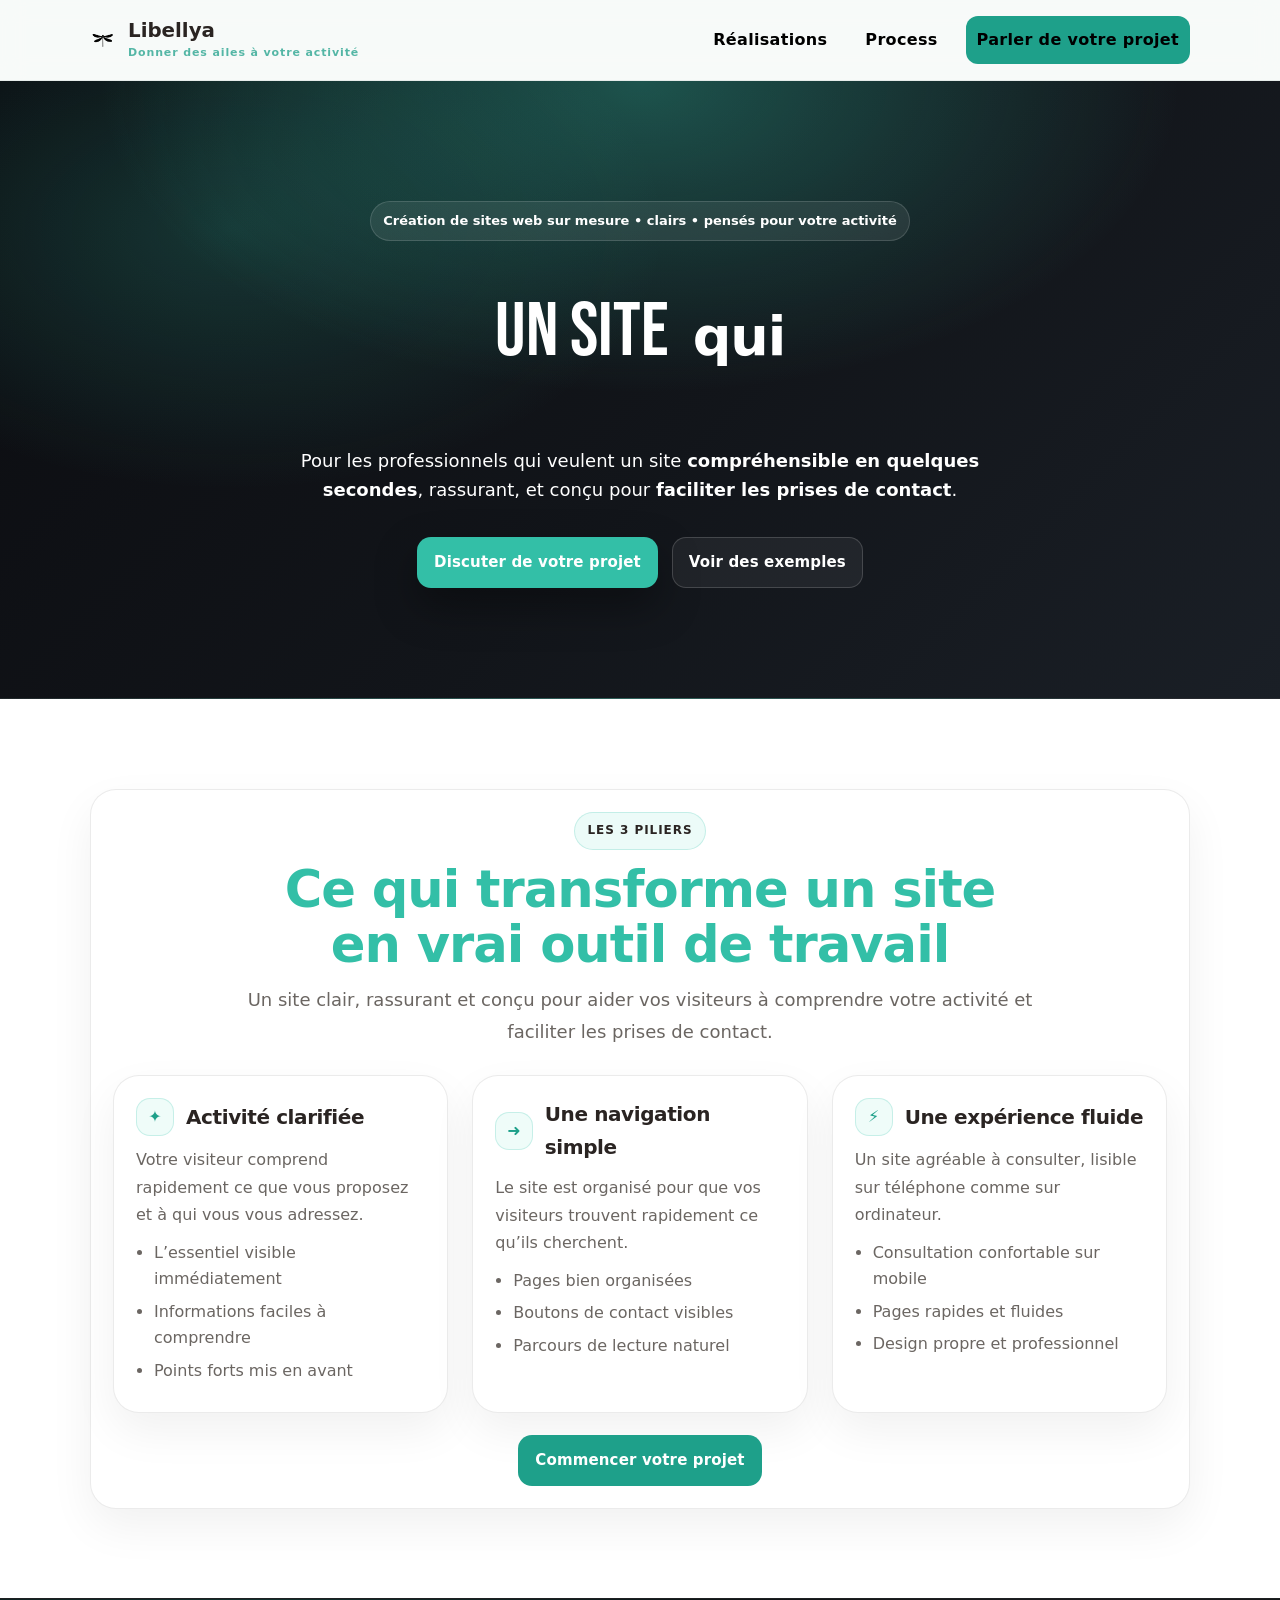
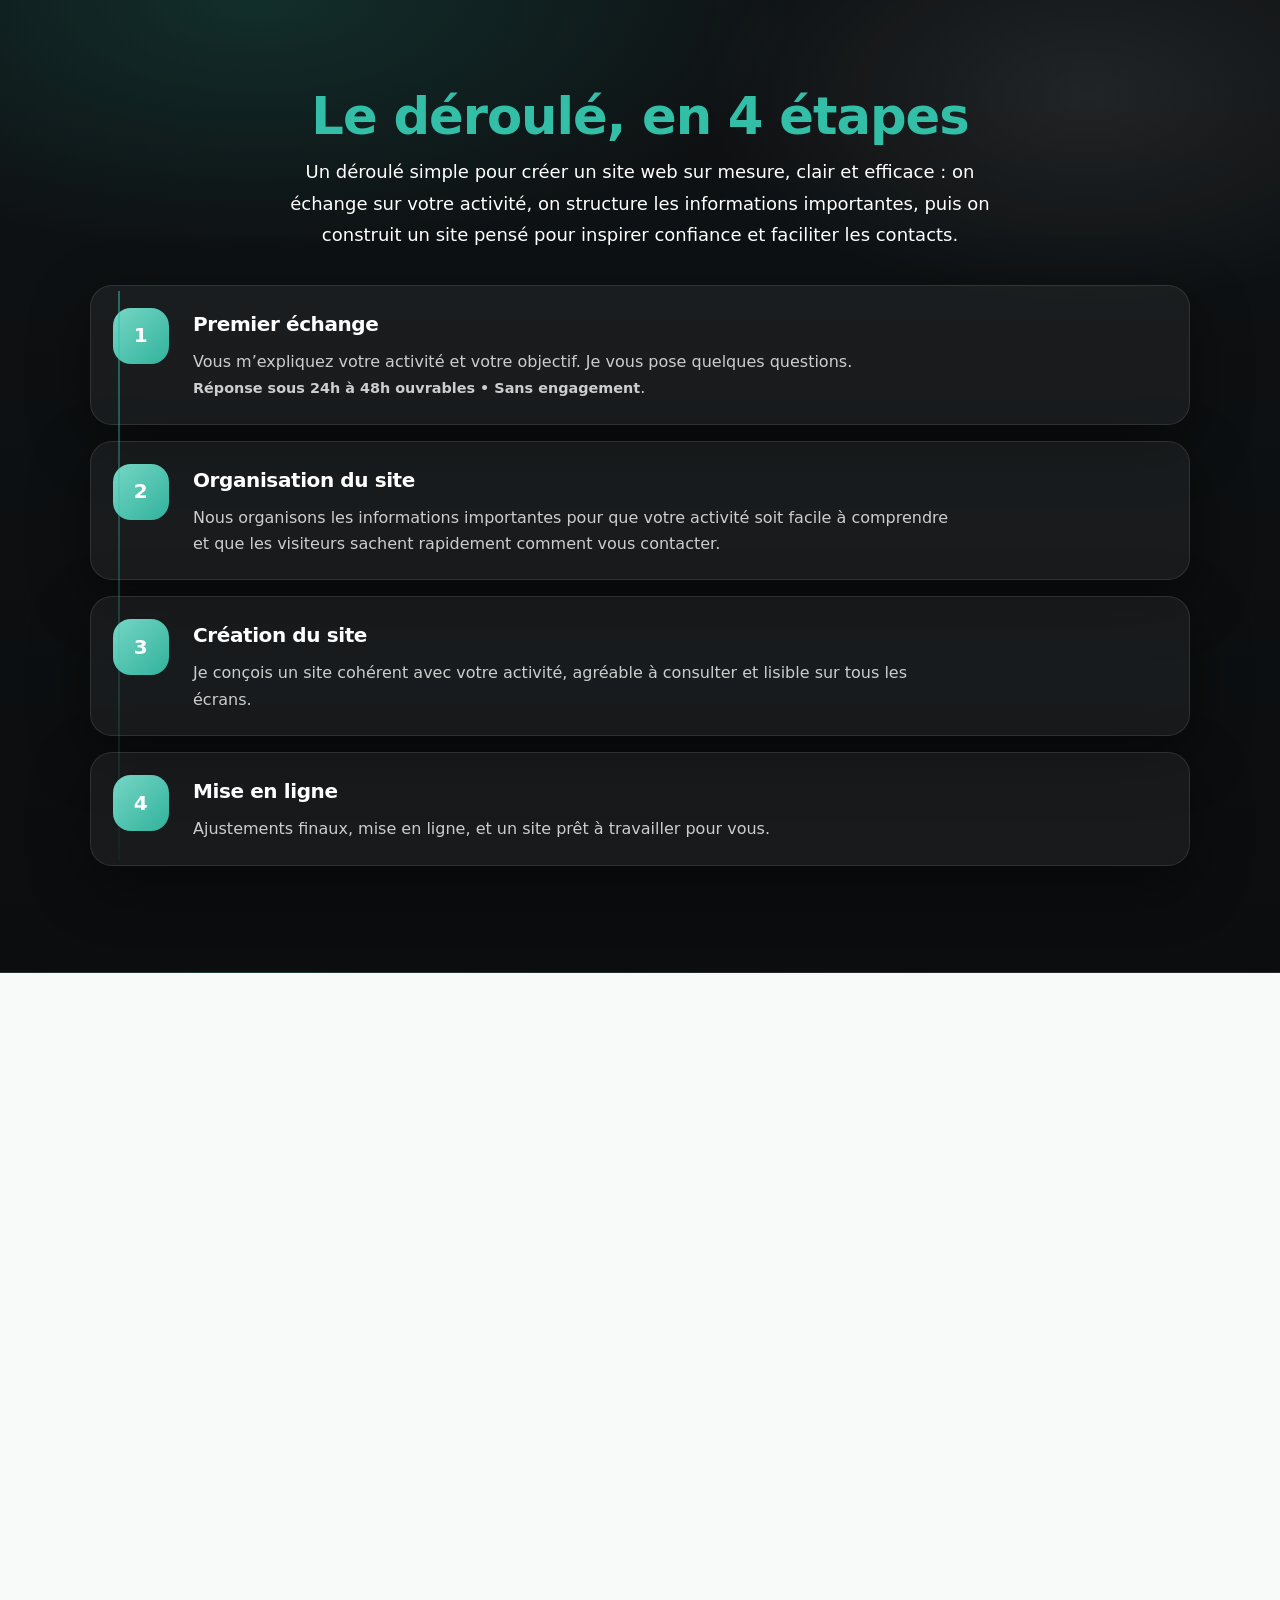
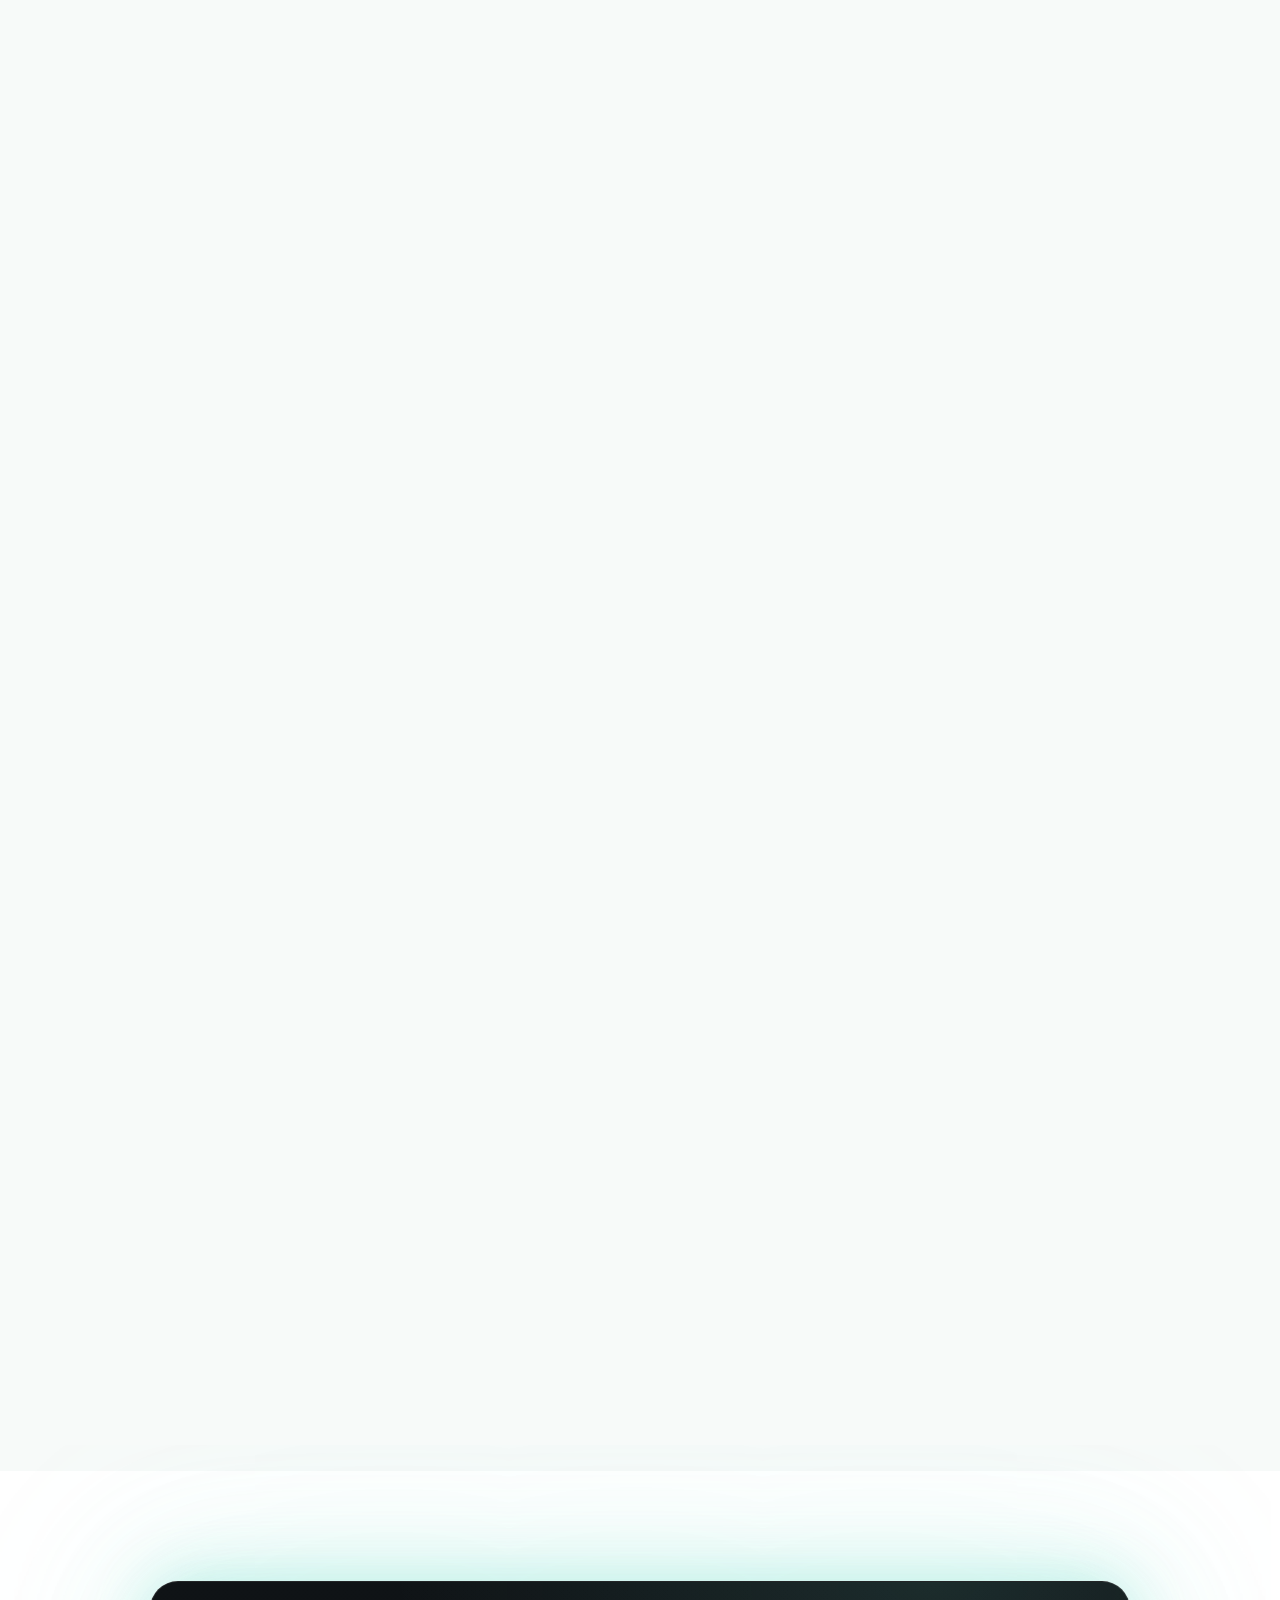
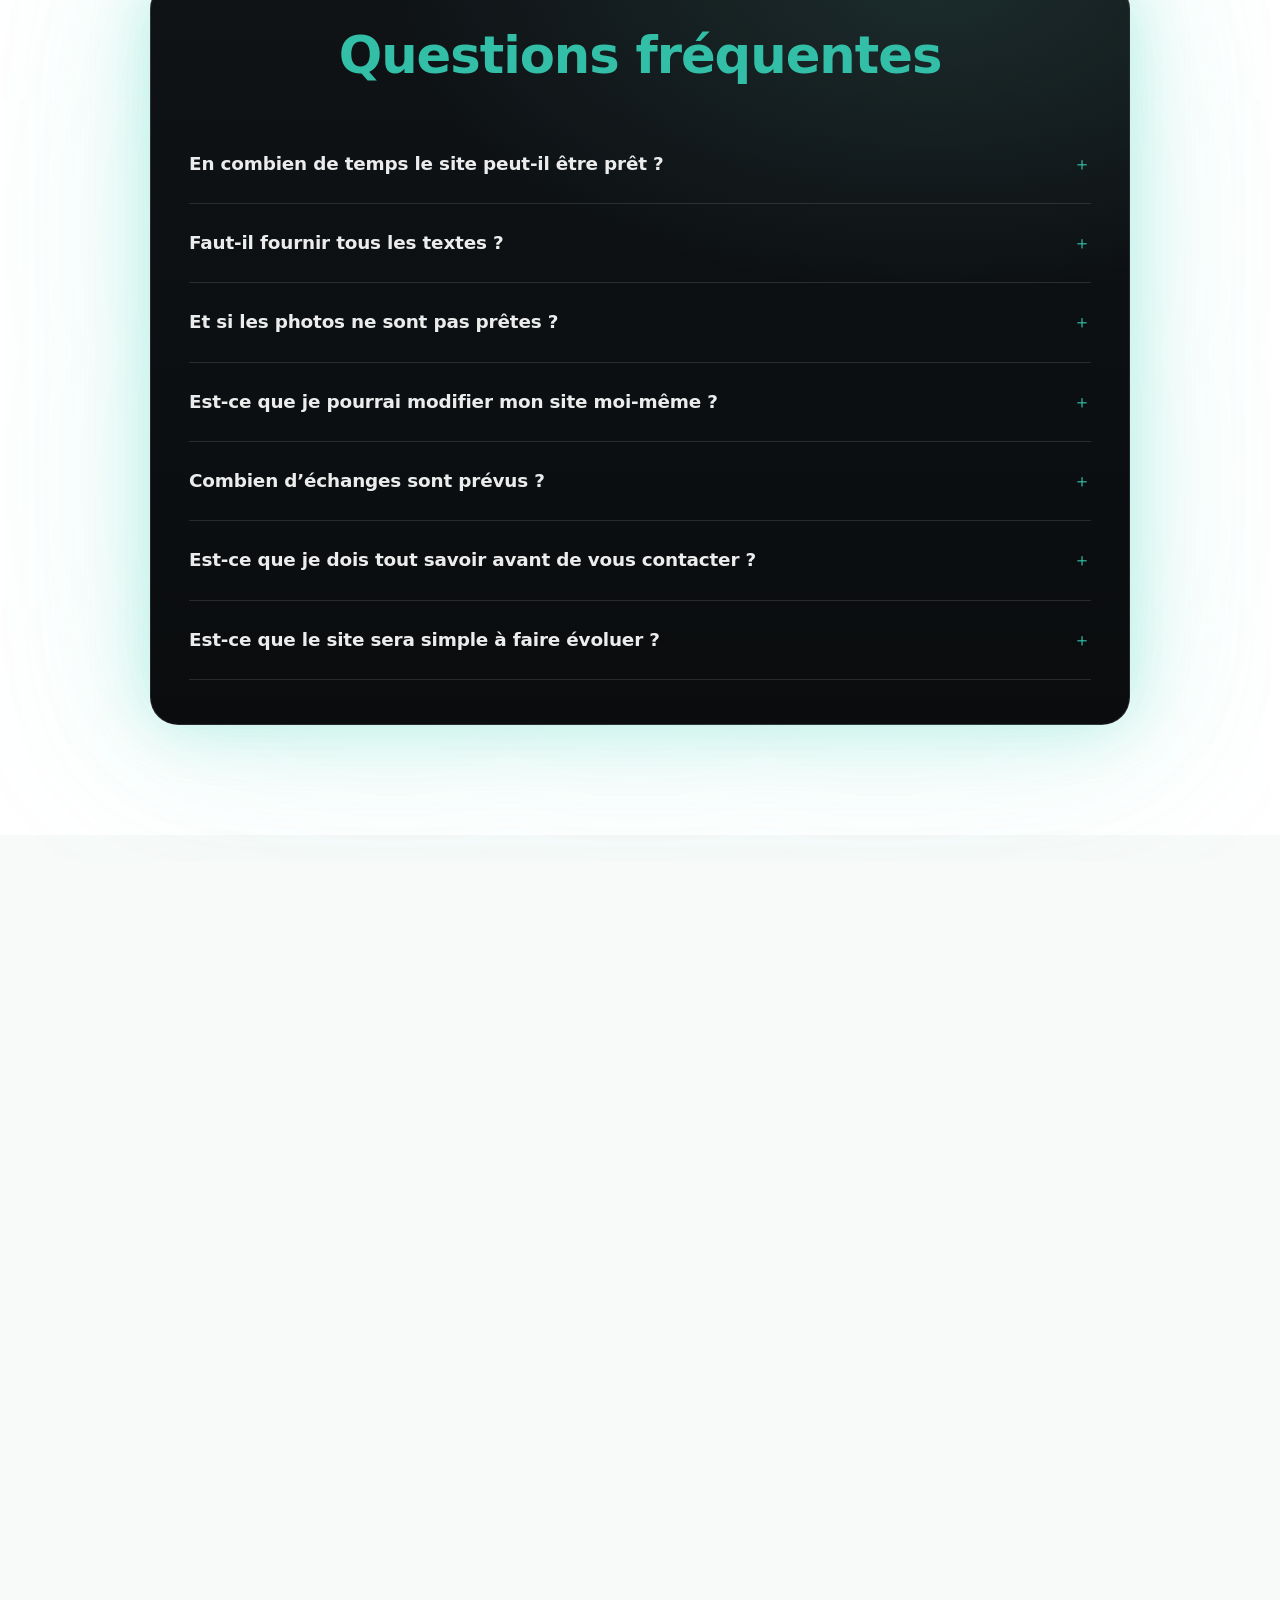
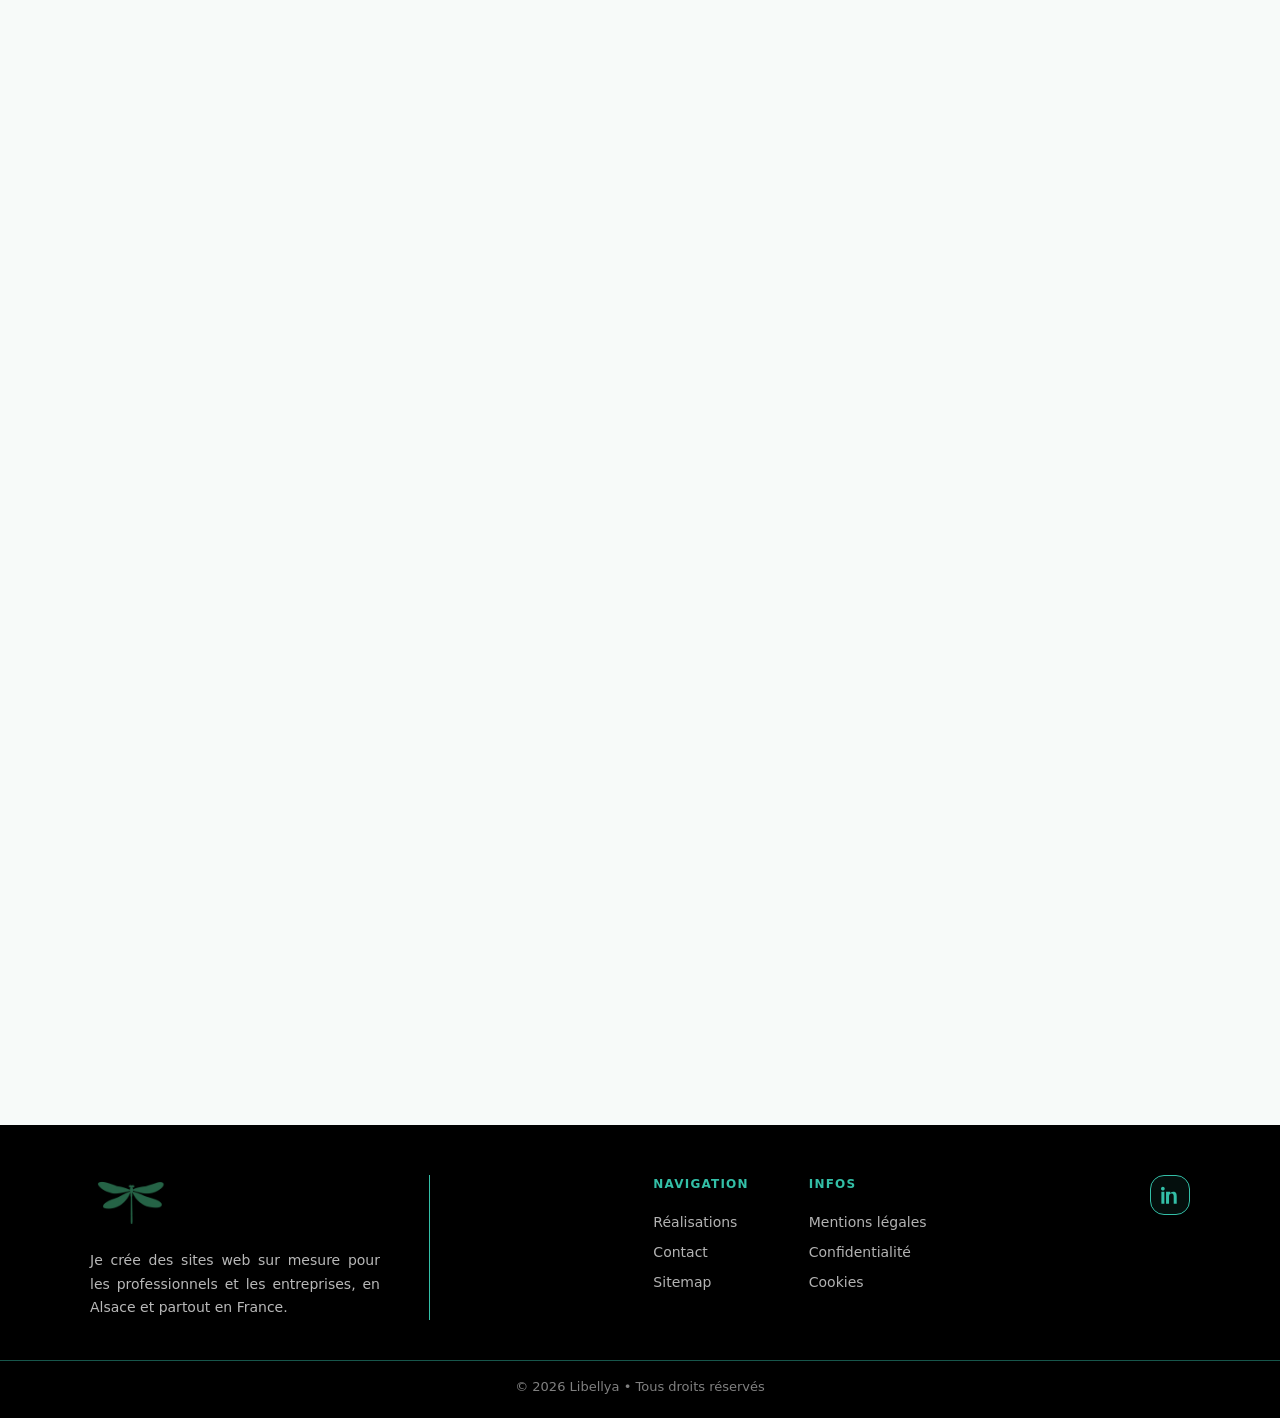
==== commit 5bdb7252: "derniere modif avant lancement sur hostinger" ====
--- a/index.html
+++ b/index.html
@@ -3,20 +3,73 @@
   <head>
     <meta charset="UTF-8" />
     <meta name="viewport" content="width=device-width, initial-scale=1.0" />
+
     <title>
       Création de sites web sur mesure | Sites clairs et efficaces pour votre
       activité
     </title>
+
     <meta
       name="description"
       content="Création de sites web sur mesure pour les professionnels. Des sites clairs, rapides et faciles à comprendre qui présentent votre activité et facilitent les prises de contact."
     />
+
     <meta name="robots" content="index, follow" />
-
-    <!--styles-->
+    <link rel="canonical" href="https://libellya.fr/" />
+
+    <!-- identité -->
+    <meta name="author" content="Libellya" />
+    <meta name="theme-color" content="#255f48" />
+
+    <!-- Open Graph -->
+    <meta property="og:locale" content="fr_FR" />
+    <meta property="og:type" content="website" />
+    <meta property="og:site_name" content="Libellya" />
+    <meta
+      property="og:title"
+      content="Création de sites web sur mesure | Sites clairs et efficaces pour votre activité"
+    />
+    <meta
+      property="og:description"
+      content="Création de sites web sur mesure pour les professionnels. Des sites clairs, rapides et faciles à comprendre qui présentent votre activité et facilitent les prises de contact."
+    />
+    <meta property="og:url" content="https://libellya.fr/" />
+    <meta
+      property="og:image"
+      content="https://libellya.fr/assets/img/og-image-libellya.jpg"
+    />
+    <meta
+      property="og:image:alt"
+      content="Libellya, création de sites web sur mesure pour professionnels"
+    />
+
+    <!-- Twitter / X -->
+    <meta name="twitter:card" content="summary_large_image" />
+    <meta
+      name="twitter:title"
+      content="Création de sites web sur mesure | Sites clairs et efficaces pour votre activité"
+    />
+    <meta
+      name="twitter:description"
+      content="Création de sites web sur mesure pour les professionnels. Des sites clairs, rapides et faciles à comprendre qui présentent votre activité et facilitent les prises de contact."
+    />
+    <meta
+      name="twitter:image"
+      content="https://libellya.fr/assets/img/og-image-libellya.jpg"
+    />
+
+    <!-- favicon -->
+    <link rel="icon" type="image/png" href="/favicon-96x96.png" sizes="96x96" />
+    <link rel="icon" type="image/svg+xml" href="/favicon.svg" />
+    <link rel="shortcut icon" href="/favicon.ico" />
+    <link rel="apple-touch-icon" sizes="180x180" href="/apple-touch-icon.png" />
+    <meta name="apple-mobile-web-app-title" content="Libellya" />
+    <link rel="manifest" href="/site.webmanifest" />
+
+    <!-- styles -->
     <link rel="stylesheet" href="/styles/styles.css" />
 
-    <!-- START - We recommend to place the below code in head tag of your website html  -->
+    <!-- START - Brevo -->
     <style>
       @font-face {
         font-display: block;
@@ -80,11 +133,12 @@
         }
       }
     </style>
+
     <link
       rel="stylesheet"
       href="https://sibforms.com/forms/end-form/build/sib-styles.css"
     />
-    <!--  END - We recommend to place the above code in head tag of your website html -->
+    <!-- END - Brevo -->
 
     <script type="application/ld+json">
       {
@@ -92,20 +146,44 @@
         "@type": "ProfessionalService",
         "name": "Libellya",
         "url": "https://libellya.fr/",
-        "description": "Création de sites web sur mesure pour professionnels, entreprises et indépendants. Des sites clairs, rapides et pensés pour faciliter les prises de contact.",
-        "areaServed": "FR",
+        "logo": "https://libellya.fr/assets/logo/logo-libellya.png",
+        "image": "https://libellya.fr/assets/img/og-image-libellya.jpg",
+        "description": "Création de sites web sur mesure pour les professionnels. Des sites clairs, rapides et faciles à comprendre qui présentent votre activité et facilitent les prises de contact.",
+        "areaServed": [
+          {
+            "@type": "Country",
+            "name": "France"
+          },
+          {
+            "@type": "AdministrativeArea",
+            "name": "Alsace"
+          },
+          {
+            "@type": "AdministrativeArea",
+            "name": "Bas-Rhin"
+          },
+          {
+            "@type": "AdministrativeArea",
+            "name": "Haut-Rhin"
+          }
+        ],
         "serviceType": [
           "Création de site web sur mesure",
           "Site vitrine",
           "Refonte de site web",
-          "Optimisation SEO de base"
+          "Optimisation SEO de base",
+          "SEO local",
+          "Création de site internet pour professionnels"
         ],
         "knowsAbout": [
           "création de sites web",
           "site vitrine",
           "seo local",
           "optimisation mobile",
-          "web design"
+          "web design",
+          "visibilité locale",
+          "structure de site claire",
+          "expérience utilisateur"
         ]
       }
     </script>
@@ -118,11 +196,6 @@
 
     <!-- MAIN -->
     <main id="main">
-      <h2 class="sr-only">
-        Création de sites web sur mesure pour professionnels, entreprises et
-        indépendants
-      </h2>
-
       <!-- Hero -->
       <section class="hero">
         <div class="container hero__inner">
@@ -166,8 +239,8 @@
             <p class="approach__kicker">Les 3 piliers</p>
             <h2>Ce qui transforme un site en vrai outil de travail</h2>
             <p class="approach__lead">
-              Un site clair, rassurant, et conçu pour faire avancer vos
-              visiteurs — sans blabla inutile.
+              Un site clair, rassurant et conçu pour aider vos visiteurs à
+              comprendre votre activité et faciliter les prises de contact.
             </p>
           </header>
 
@@ -235,9 +308,10 @@
           <header class="section__head">
             <h2>Le déroulé, en 4 étapes</h2>
             <p>
-              Un déroulé simple : on échange sur votre projet, on construit le
-              site, puis on le met en ligne. L’objectif : avancer efficacement,
-              sans complexifier le processus.
+              Un déroulé simple pour créer un site web sur mesure, clair et
+              efficace : on échange sur votre activité, on structure les
+              informations importantes, puis on construit un site pensé pour
+              inspirer confiance et faciliter les contacts.
             </p>
           </header>
 
@@ -301,8 +375,8 @@
             <h2>Sites réalisés</h2>
             <p>
               Quelques projets pour découvrir mon approche, ma façon de
-              travailler, et la manière dont chaque site est pensé en fonction
-              de l’activité.
+              travailler, et la manière dont chaque site est pensé selon
+              l’activité, les objectifs et les besoins de visibilité locale.
             </p>
 
             <a href="realisations.html" class="btn btn--primary"
@@ -332,7 +406,7 @@
 
                 <p class="project-focus">
                   <strong>Focus :</strong> présentation de l’activité, image de
-                  marque, prise de contact.
+                  marque, prise de contact et visibilité en ligne.
                 </p>
 
                 <a
@@ -555,8 +629,9 @@
           <header class="section__head">
             <h2>Parlons de votre projet</h2>
             <p>
-              Que votre besoin soit précis ou encore en réflexion, vous pouvez
-              m’écrire ici.
+              Que votre projet soit déjà défini ou encore en réflexion, vous
+              pouvez m’écrire pour parler de votre futur site, d’une refonte ou
+              d’un besoin en visibilité.
             </p>
           </header>
 
@@ -938,8 +1013,9 @@
             <aside class="aside">
               <h3>Un échange rapide, si vous le souhaitez</h3>
               <p class="muted">
-                Un appel court permet souvent de mieux cerner votre besoin et de
-                voir comment organiser votre futur site. <br />
+                Un appel court permet souvent de mieux cerner votre besoin, de
+                clarifier les priorités de votre futur site et de voir la
+                solution la plus adaptée à votre activité. <br />
                 <strong>Sans engagement.</strong>
               </p>
 
--- a/styles/styles.css
+++ b/styles/styles.css
@@ -1334,7 +1334,6 @@
   }
 }
 
-
 /* =========================
    BLOC SEO DARK
    ========================= */
@@ -1461,7 +1460,7 @@
   .section--seo-dark .section__head h2 {
     font-size: clamp(26px, 7vw, 32px);
     line-height: 1.1;
-       margin: 0 0 24px;
+    margin: 0 0 24px;
   }
 
   .section--seo-dark .section__head p {
@@ -1507,9 +1506,6 @@
     text-align: center;
   }
 }
-
-
-
 
 /* =========================
    11 — TEMOIGNAGE
@@ -1743,6 +1739,7 @@
 /* =========================
    13 — CONTACT
    ========================= */
+
 #contact.section {
   background: #fff;
   padding-top: 56px;
@@ -1750,9 +1747,10 @@
 
 .contact {
   display: grid;
-  grid-template-columns: 1.1fr 0.9fr;
-  gap: 18px;
-  align-items: start;
+  grid-template-columns: minmax(0, 620px) minmax(0, 620px);
+  justify-content: center;
+  gap: 24px;
+  align-items: stretch;
 }
 #contact .section__head {
   margin: 0 auto 20px;
@@ -1765,46 +1763,76 @@
   color: var(--mint-600);
   text-wrap: balance;
 }
+#contact.section .section__head p {
+  max-width: 660px;
+  font-size: 18px;
+  line-height: 1.65;
+  color: #6b6b6b;
+  margin: 0;
+}
 .form,
 .aside {
+  width: 100%;
   background: var(--surface);
   border: 1px solid var(--border);
   border-radius: var(--radius);
   padding: 18px;
   box-shadow: var(--shadow);
 }
+.aside {
+  min-height: 100%;
+  display: flex;
+  flex-direction: column;
+  justify-content: flex-start;
+  padding-top: 46px;
+  padding-bottom: 28px;
+}
 
 .aside h3 {
-  margin: 0 0 10px;
+  margin: 0 0 34px;
   font-size: var(--fs-h3);
+  text-wrap: balance;
+}
+
+.aside .muted {
+  margin: 12px 0 12px;
+  line-height: 1.65;
+}
+
+.aside__points {
+  margin: 10px auto 54px;
+  width: 100%;
+  max-width: 500px;
 }
 
 .list {
-  margin: 0;
-  padding-left: 18px;
+  width: 100%;
+  margin: 0 auto;
+  padding-left: 22px;
   color: var(--muted);
 }
+.aside .list strong {
+  color: var(--mint-600) !important;
+}
+
 .list li {
-  margin: 6px 0;
-}
-.list strong {
-  color: var(--mint-700);
-}
-
-/* Embed Brevo safe */
-.form--embed,
-.form--embed * {
-  max-width: 100%;
-  box-sizing: border-box;
-}
-.form--embed iframe {
-  width: 100%;
-  border: 0;
-  display: block;
+  margin: 0 0 16px;
+  line-height: 1.65;
+  padding-left: 0;
+}
+
+.list li:last-child {
+  margin-bottom: 0;
+}
+
+.aside__cta {
+  display: flex;
+  justify-content: center;
+  margin: 35px 0 12px !important;
 }
 
 .form__note {
-  margin: 12px auto 0;
+  margin: 18px auto 0 !important;
   max-width: 330px;
   font-size: 14px;
   line-height: 1.5;
@@ -1849,7 +1877,10 @@
 .aside__cta {
   display: flex;
   justify-content: center;
-  margin: 24px 0 16px;
+  margin: 22px 0 12px;
+}
+.form__note {
+  margin-top: 0;
 }
 
 .rdv-pill {
@@ -1925,6 +1956,7 @@
   letter-spacing: 0.01em;
   color: #1f1d1c;
   text-align: center;
+  
 }
 
 @media (max-width: 768px) {
@@ -1933,6 +1965,9 @@
     height: 54px;
     padding: 0 14px 0 54px;
   }
+    #contact.section .section__head h2 {
+    text-align: center;
+  }
 
   .rdv-pill__icon-wrap {
     width: 56px;
@@ -1947,9 +1982,48 @@
 
   .rdv-pill__text {
     font-size: 14px;
-  }
-}
-
+    text-align: center;
+  }
+}
+@media (max-width: 860px) {
+  .aside__points {
+    display: block;
+    padding: 0 0 20px;
+  }
+
+  .list {
+    max-width: 100%;
+  }
+}
+@media (max-width: 860px) {
+  .contact {
+    grid-template-columns: 1fr;
+    gap: 18px;
+  }
+}
+
+@media (max-width: 900px) {
+  #contact.section .section__head p {
+    max-width: 100%;
+    font-size: 17px;
+    line-height: 1.65;
+    text-align: center;
+  }
+  #contact.section .section__head h2 {
+    text-align: center;
+  }
+}
+
+@media (max-width: 640px) {
+  #contact.section .section__head p {
+    font-size: 16px;
+    line-height: 1.6;
+    text-align: center;
+  }
+    #contact.section .section__head h2 {
+    text-align: center;
+  }
+}
 /* =========================
    14 — FOOTER
    ========================= */
@@ -1963,7 +2037,7 @@
 
 .footer__main {
   display: grid;
-  grid-template-columns: auto 1fr auto;
+  grid-template-columns: minmax(260px, 340px) 1fr auto;
   align-items: start;
   gap: 40px;
 }
@@ -1972,7 +2046,9 @@
   padding-right: 30px;
   border-right: 1px solid var(--mint-600);
   display: flex;
-  align-items: center;
+  flex-direction: column;
+  align-items: flex-start;
+  gap: 18px;
 }
 
 .footer__logo {
@@ -1988,24 +2064,34 @@
   object-fit: contain;
 }
 
+.footer__brand p {
+  margin: 0;
+  max-width: 290px;
+  font-size: 14px;
+  line-height: 1.7;
+  color: rgba(255, 255, 255, 0.72);
+  text-align: justify;
+}
 .footer__center {
   display: flex;
   gap: 60px;
   justify-content: center;
+  align-items: flex-start;
 }
 
 .footer__col h4 {
   font-size: 12px;
   text-transform: uppercase;
   letter-spacing: 0.1em;
-  margin: 0 0 10px;
+  margin: 0 0 12px;
   color: var(--mint-600);
 }
 
 .footer__col a {
   display: block;
   font-size: 14px;
-  padding: 5px 0;
+  line-height: 1.6;
+  padding: 4px 0;
   color: rgba(255, 255, 255, 0.7);
   transition: color 0.2s ease;
 }
@@ -2017,6 +2103,8 @@
 /* Réseaux */
 .footer__social {
   display: flex;
+  align-items: flex-start;
+  justify-content: flex-end;
   gap: 14px;
 }
 
@@ -2028,8 +2116,6 @@
   display: grid;
   place-items: center;
   background: rgba(51, 191, 167, 0.08);
-
-  /* hover smooth */
   transition:
     transform 0.25s ease,
     box-shadow 0.25s ease,
@@ -2043,7 +2129,6 @@
   transition: fill 0.25s ease;
 }
 
-/* Hover  */
 @media (hover: hover) {
   .footer__icon:hover {
     transform: translateY(-3px);
@@ -2058,46 +2143,49 @@
   padding-top: 15px;
   text-align: center;
   font-size: 13px;
-  border-top: 1px solid var(--mint-600);
+  border-top: 1px solid rgba(51, 191, 167, 0.45);
   color: rgba(255, 255, 255, 0.5);
 }
 
 /* Responsive footer */
-
 @media (max-width: 900px) {
+  .footer {
+    padding: 42px 0 18px;
+  }
+
   .footer__main {
     grid-template-columns: 1fr;
     text-align: center;
-    gap: 35px;
-  }
-
-  /* logo */
-   .footer__brand {
+    gap: 30px;
+  }
+
+  .footer__brand {
     border-right: none;
-    border-bottom: 1px solid var(--mint-600);
+    border-bottom: 1px solid rgba(51, 191, 167, 0.45);
     padding-right: 0;
-    padding-bottom: 25px;
-    display: flex;
-    justify-content: center;
+    padding-bottom: 24px;
     align-items: center;
   }
+
   .footer__logo img {
     height: 52px;
   }
 
-  /* navigation + info côte à côte */
+    .footer__brand p {
+    max-width: 460px;
+    text-align: center;
+  }
+
   .footer__center {
-    display: flex;
     justify-content: center;
-    gap: 50px;
-    flex-wrap: nowrap;
+    gap: 42px;
+    flex-wrap: wrap;
   }
 
   .footer__col {
-    min-width: 140px;
-  }
-
-  /* réseaux */
+    min-width: 130px;
+  }
+
   .footer__social {
     justify-content: center;
   }
